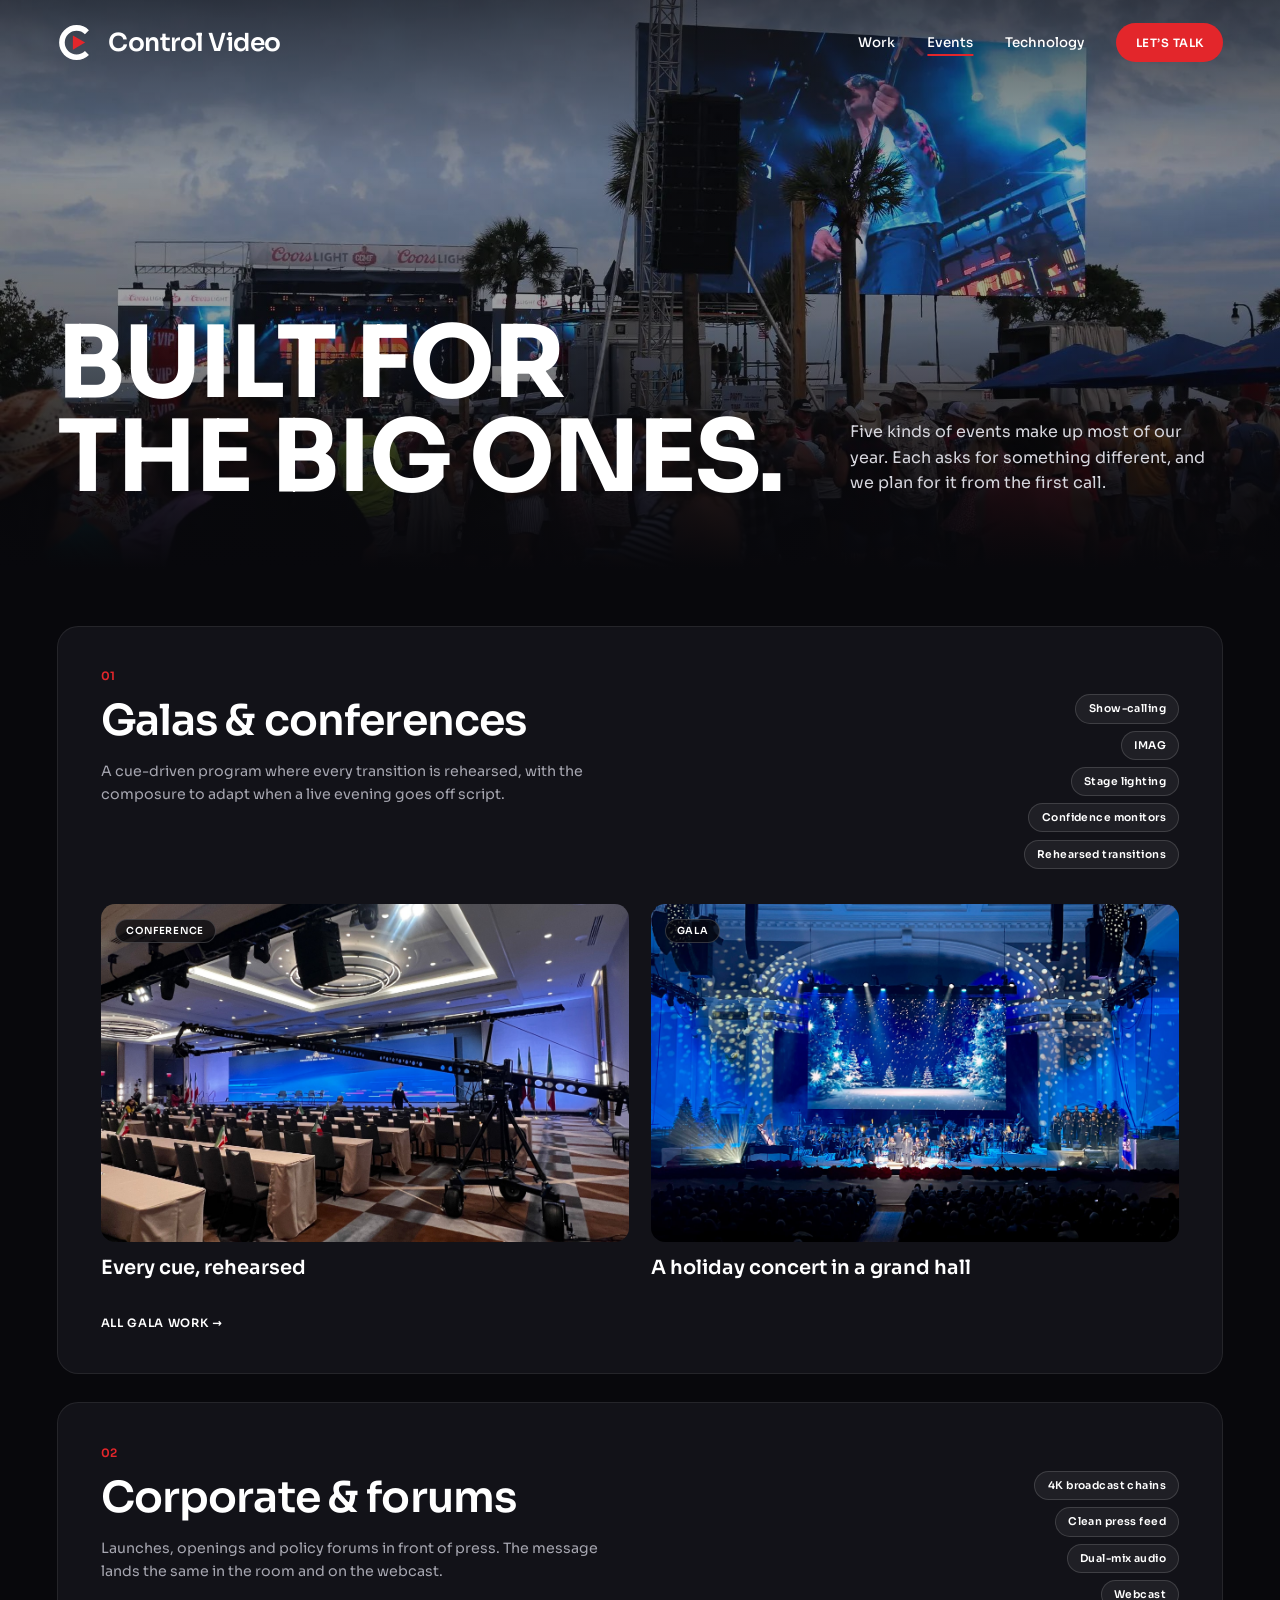
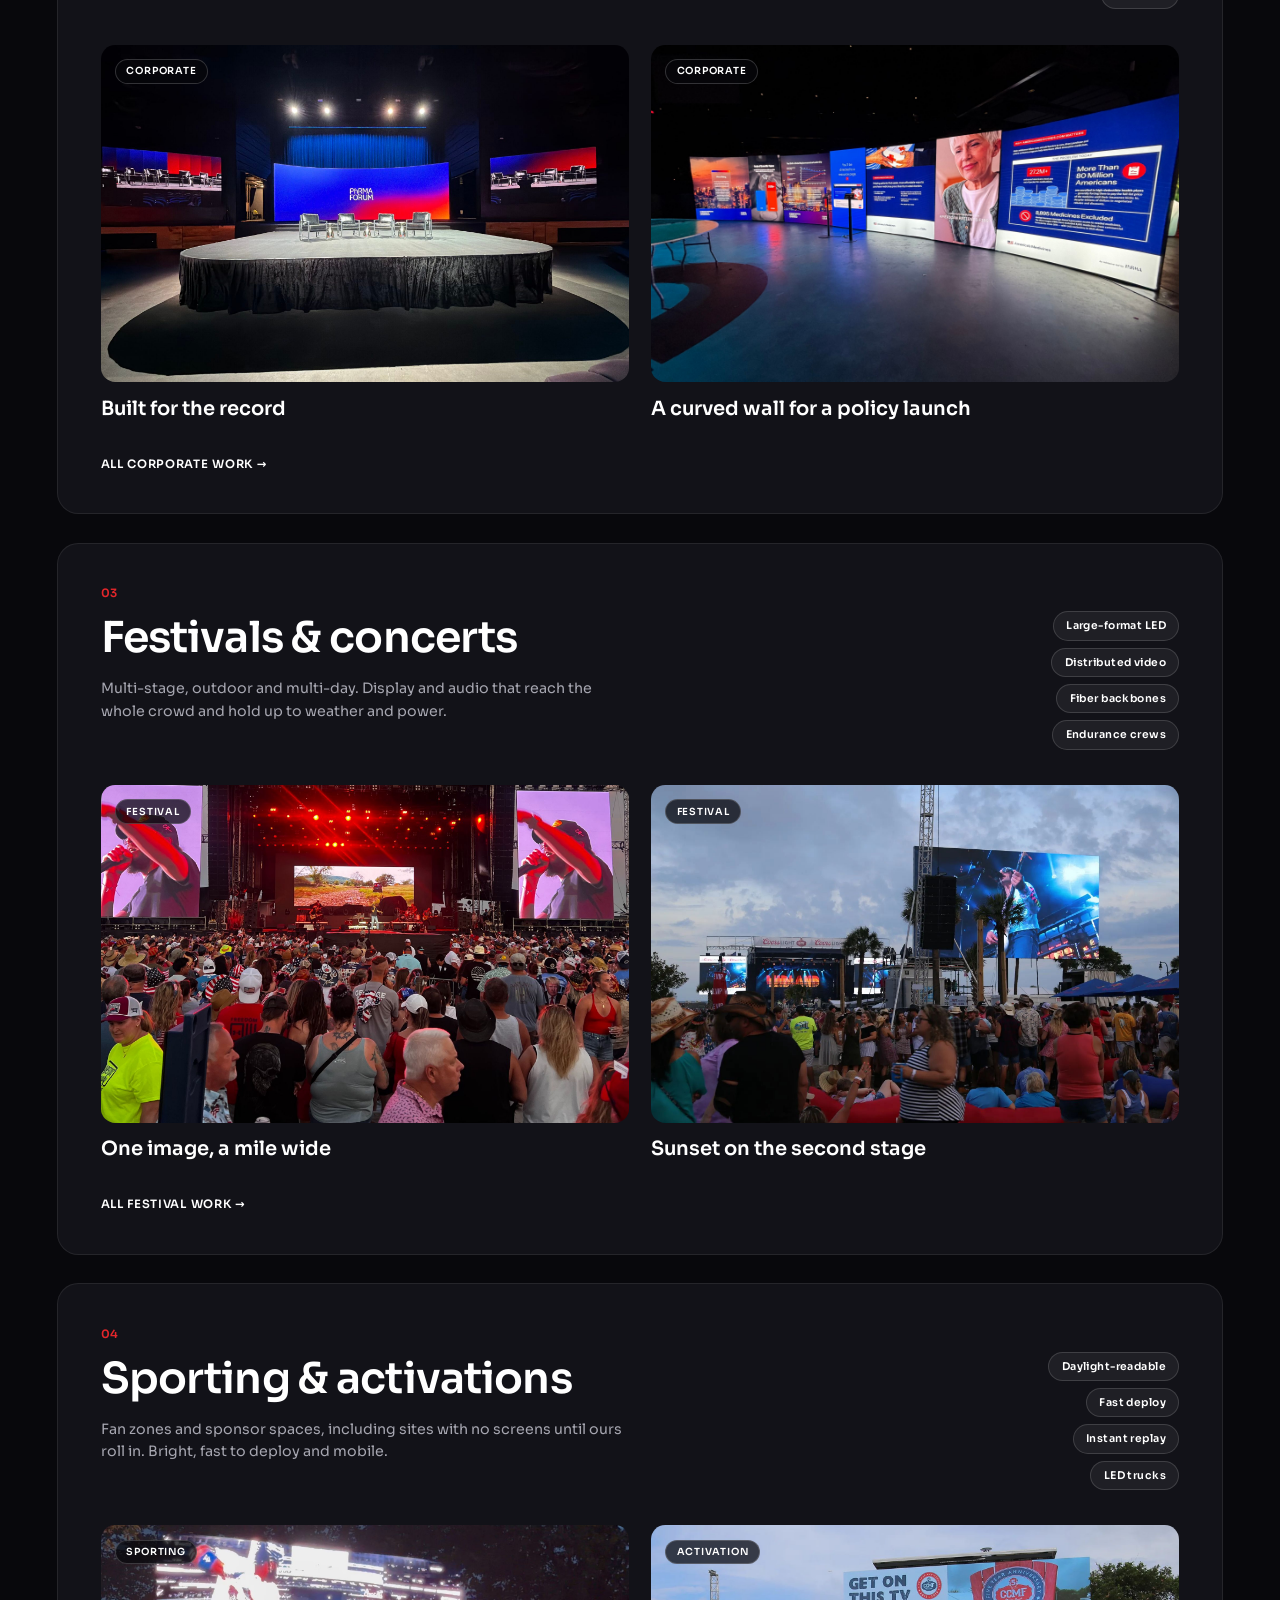
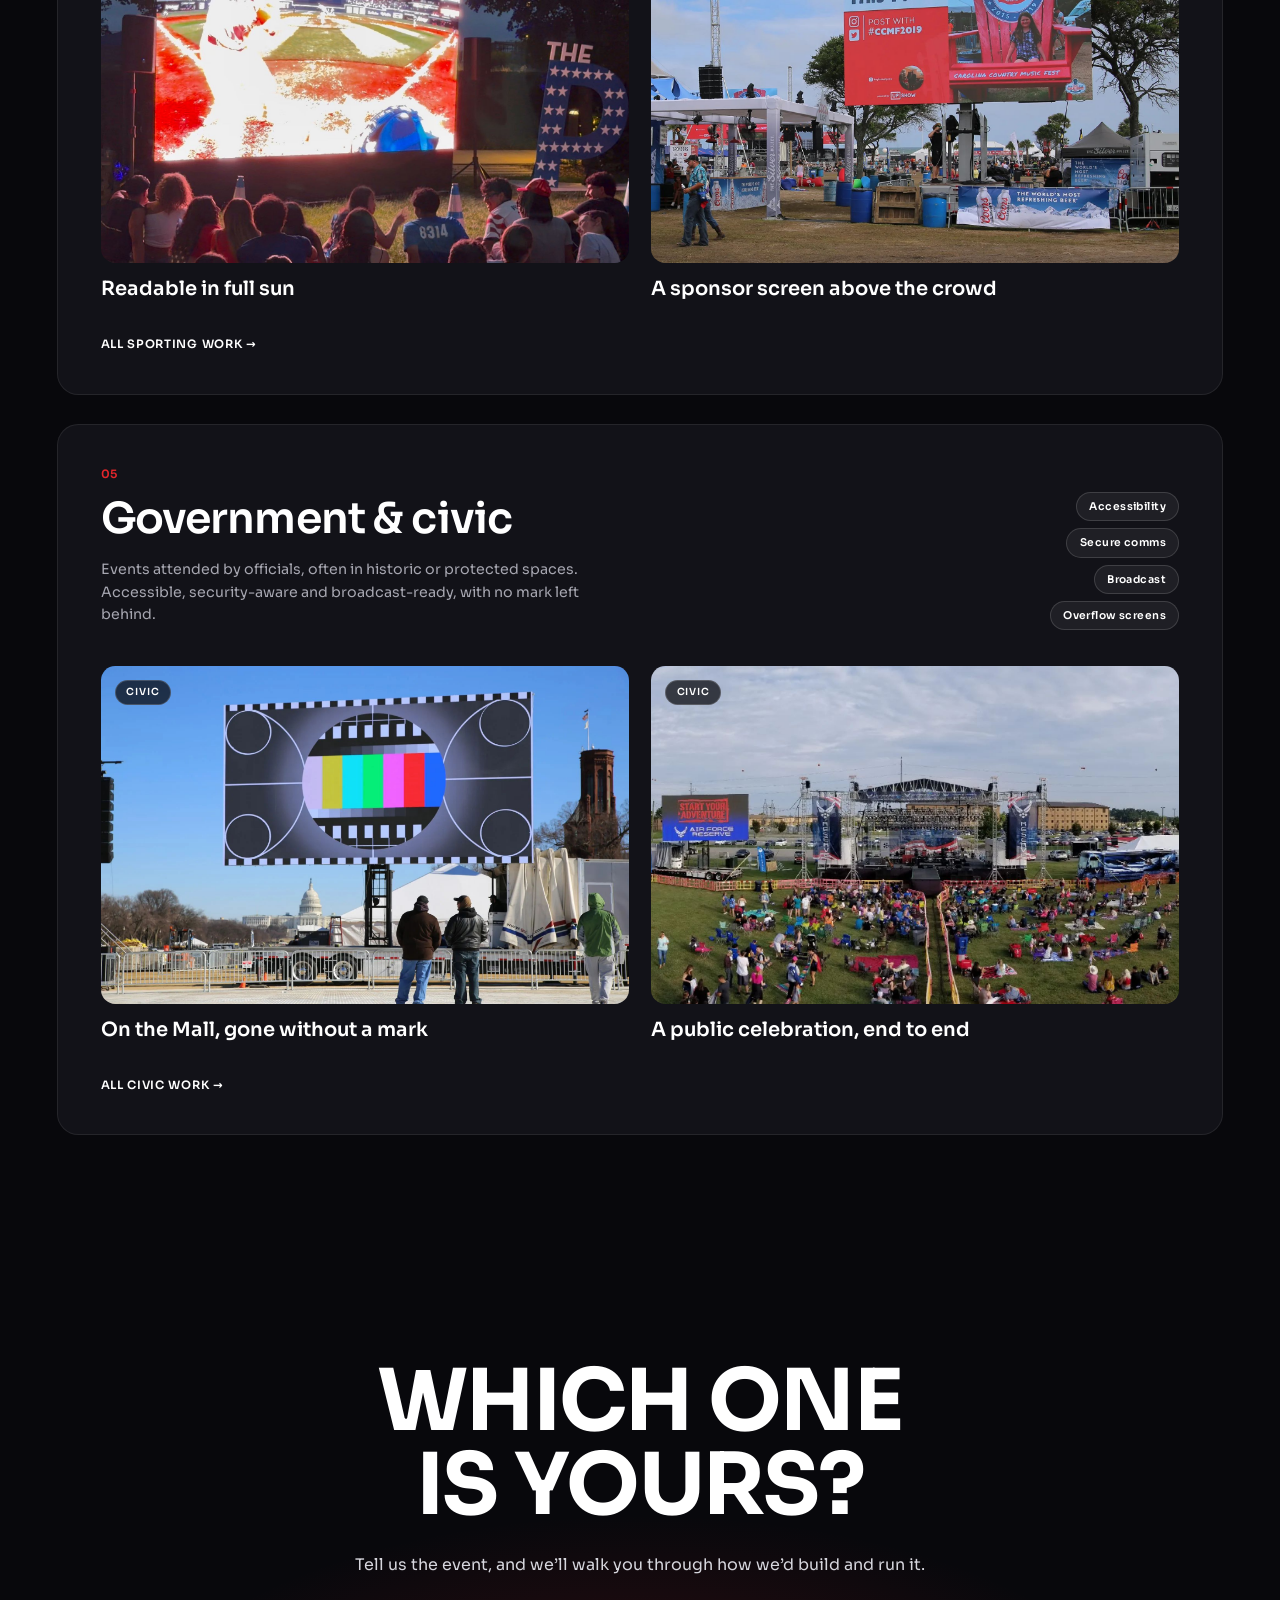
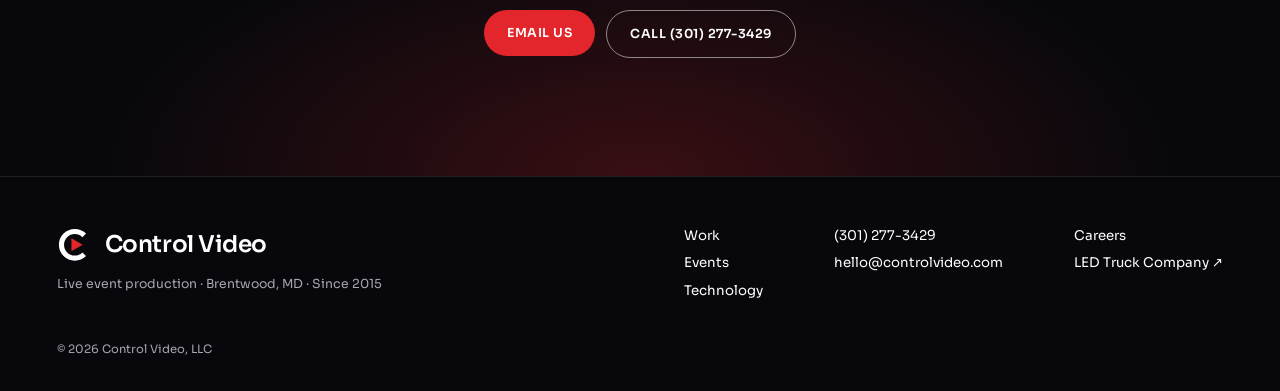
==== events.html @ 71e37f63 "Import Control Video and LED Truck Co. sites from review artifact Co-Authored-By: Claude Opus 5.5 <n" ====
<!doctype html>
<html lang="en">
<head>
<meta charset="utf-8">
<title>Control Video — Events</title>
<meta name="viewport" content="width=device-width, initial-scale=1">
<meta name="robots" content="noindex, nofollow">
</head>
<body>
<x-dc>

<style>
@font-face{font-family:'Sora';src:url('assets/sora-latin-wght-normal.woff2') format('woff2');font-weight:100 800;font-display:swap}
body{margin:0;background:#08080C}x-dc{display:block}x-dc>div{margin:0 auto}html,body{overflow-x:hidden}
a{color:inherit}a:hover{color:inherit}
</style>

<div style="width: 1440px; height: 5840px; background: #08080C; color: #FFFFFF; font-family: Sora, system-ui, sans-serif; display: flex; flex-direction: column">

<section style="position: relative; height: 640px; flex-shrink: 0; overflow: hidden">
<img src="assets/festscreen.jpg" alt="Festival crowd in front of an outdoor LED screen at dusk" style="position: absolute; top: 0; left: 0; width: 100%; height: 100%; object-fit: cover">
<div style="position: absolute; top: 0; left: 0; right: 0; bottom: 0; background: linear-gradient(180deg, rgba(8,8,12,0.7) 0%, rgba(8,8,12,0.3) 30%, rgba(8,8,12,0.4) 55%, rgba(8,8,12,1) 100%)"></div>
<header style="position: absolute; top: 0; left: 0; right: 0; height: 96px; padding: 0 64px; display: flex; align-items: center; justify-content: space-between">
<a href="home.html" aria-label="Control Video home" style="display: flex; align-items: center; gap: 14px; text-decoration: none"><svg width="44" height="44" viewBox="0 0 32 32" aria-hidden="true"><path d="M24.5 7.5 A12 12 0 1 0 24.5 24.5" fill="none" stroke="currentColor" stroke-width="4.6"></path><path d="M13 10.2 L23 16 L13 21.8 Z" fill="#E3262B"></path></svg><span style="font-size: 28px; font-weight: 600; letter-spacing: -0.02em">Control Video</span></a>
<nav style="display: flex; align-items: center; gap: 36px; font-size: 15px; font-weight: 500">
<a href="work.html" style="text-decoration: none">Work</a>
<a href="events.html" aria-current="page" style="text-decoration: underline; text-underline-offset: 8px; text-decoration-thickness: 2px; text-decoration-color: #E3262B">Events</a>
<a href="technology.html" style="text-decoration: none">Technology</a>
<a href="mailto:hello@controlvideo.com" style="height: 44px; padding: 0 22px; display: flex; align-items: center; background: #E3262B; color: #FFFFFF; text-decoration: none; border-radius: 999px; font-size: 13px; font-weight: 600; letter-spacing: 0.04em; text-transform: uppercase">Let’s talk</a>
</nav>
</header>
<div style="position: absolute; left: 64px; right: 64px; bottom: 72px; display: flex; justify-content: space-between; align-items: flex-end; gap: 64px">
<h1 style="margin: 0; font-size: 112px; line-height: 0.95; letter-spacing: -0.02em; font-weight: 700; text-transform: uppercase">Built for<br>the big ones.</h1>
<p style="margin: 0 0 10px; width: 420px; font-size: 18px; line-height: 1.6; color: #D6D6DD">Five kinds of events make up most of our year. Each asks for something different, and we plan for it from the first call.</p>
</div>
</section>

<section style="padding: 64px 64px 120px; display: flex; flex-direction: column; gap: 32px">
<div style="padding: 48px; background: #121218; border: 1px solid rgba(255,255,255,0.08); border-radius: 24px; display: flex; flex-direction: column; gap: 40px">
<div style="display: grid; grid-template-columns: repeat(12, minmax(0, 1fr)); gap: 24px; align-items: start">
<div style="grid-column: span 6; display: flex; flex-direction: column; gap: 18px">
<div style="font-size: 13px; font-weight: 600; letter-spacing: 0.08em; color: #E3262B">01</div>
<h2 style="margin: 0; font-size: 48px; line-height: 1.05; letter-spacing: -0.02em; font-weight: 600">Galas &amp; conferences</h2>
<p style="margin: 0; font-size: 16px; line-height: 1.6; color: #A6A6B0">A cue-driven program where every transition is rehearsed, with the composure to adapt when a live evening goes off script.</p>
</div>
<div style="grid-column: 9 / span 4; display: flex; flex-direction: column; align-items: flex-end; gap: 8px; padding-top: 28px">
<span style="padding: 8px 14px; border-radius: 999px; background: rgba(255,255,255,0.06); border: 1px solid rgba(255,255,255,0.14); font-size: 12px; font-weight: 600; letter-spacing: 0.04em; white-space: nowrap">Show-calling</span>
<span style="padding: 8px 14px; border-radius: 999px; background: rgba(255,255,255,0.06); border: 1px solid rgba(255,255,255,0.14); font-size: 12px; font-weight: 600; letter-spacing: 0.04em; white-space: nowrap">IMAG</span>
<span style="padding: 8px 14px; border-radius: 999px; background: rgba(255,255,255,0.06); border: 1px solid rgba(255,255,255,0.14); font-size: 12px; font-weight: 600; letter-spacing: 0.04em; white-space: nowrap">Stage lighting</span>
<span style="padding: 8px 14px; border-radius: 999px; background: rgba(255,255,255,0.06); border: 1px solid rgba(255,255,255,0.14); font-size: 12px; font-weight: 600; letter-spacing: 0.04em; white-space: nowrap">Confidence monitors</span>
<span style="padding: 8px 14px; border-radius: 999px; background: rgba(255,255,255,0.06); border: 1px solid rgba(255,255,255,0.14); font-size: 12px; font-weight: 600; letter-spacing: 0.04em; white-space: nowrap">Rehearsed transitions</span>
</div>
</div>
<div style="display: grid; grid-template-columns: repeat(2, minmax(0, 1fr)); gap: 24px">
<a href="work.html" style="display: flex; flex-direction: column; gap: 16px; text-decoration: none">
<div style="position: relative; height: 380px; border-radius: 16px; overflow: hidden"><img src="assets/ballroom.jpg" alt="Ballroom set for a conference with a camera jib over the room" style="width: 100%; height: 100%; object-fit: cover; display: block"><span style="position: absolute; top: 16px; left: 16px; padding: 6px 12px; border-radius: 999px; background: rgba(8,8,12,0.72); border: 1px solid rgba(255,255,255,0.18); font-size: 11px; font-weight: 600; letter-spacing: 0.08em; text-transform: uppercase">Conference</span></div>
<div style="font-size: 22px; line-height: 1.25; font-weight: 600">Every cue, rehearsed</div>
</a>
<a href="work.html" style="display: flex; flex-direction: column; gap: 16px; text-decoration: none">
<div style="position: relative; height: 380px; border-radius: 16px; overflow: hidden"><img src="assets/hero_hall.jpg" alt="Orchestra concert in a grand hall framed by an LED backdrop" style="width: 100%; height: 100%; object-fit: cover; display: block"><span style="position: absolute; top: 16px; left: 16px; padding: 6px 12px; border-radius: 999px; background: rgba(8,8,12,0.72); border: 1px solid rgba(255,255,255,0.18); font-size: 11px; font-weight: 600; letter-spacing: 0.08em; text-transform: uppercase">Gala</span></div>
<div style="font-size: 22px; line-height: 1.25; font-weight: 600">A holiday concert in a grand hall</div>
</a>
</div>
<a href="work.html" style="align-self: flex-start; font-size: 13px; font-weight: 600; letter-spacing: 0.06em; text-transform: uppercase; text-decoration: none">All gala work →</a>
</div>
<div style="padding: 48px; background: #121218; border: 1px solid rgba(255,255,255,0.08); border-radius: 24px; display: flex; flex-direction: column; gap: 40px">
<div style="display: grid; grid-template-columns: repeat(12, minmax(0, 1fr)); gap: 24px; align-items: start">
<div style="grid-column: span 6; display: flex; flex-direction: column; gap: 18px">
<div style="font-size: 13px; font-weight: 600; letter-spacing: 0.08em; color: #E3262B">02</div>
<h2 style="margin: 0; font-size: 48px; line-height: 1.05; letter-spacing: -0.02em; font-weight: 600">Corporate &amp; forums</h2>
<p style="margin: 0; font-size: 16px; line-height: 1.6; color: #A6A6B0">Launches, openings and policy forums in front of press. The message lands the same in the room and on the webcast.</p>
</div>
<div style="grid-column: 9 / span 4; display: flex; flex-direction: column; align-items: flex-end; gap: 8px; padding-top: 28px">
<span style="padding: 8px 14px; border-radius: 999px; background: rgba(255,255,255,0.06); border: 1px solid rgba(255,255,255,0.14); font-size: 12px; font-weight: 600; letter-spacing: 0.04em; white-space: nowrap">4K broadcast chains</span>
<span style="padding: 8px 14px; border-radius: 999px; background: rgba(255,255,255,0.06); border: 1px solid rgba(255,255,255,0.14); font-size: 12px; font-weight: 600; letter-spacing: 0.04em; white-space: nowrap">Clean press feed</span>
<span style="padding: 8px 14px; border-radius: 999px; background: rgba(255,255,255,0.06); border: 1px solid rgba(255,255,255,0.14); font-size: 12px; font-weight: 600; letter-spacing: 0.04em; white-space: nowrap">Dual-mix audio</span>
<span style="padding: 8px 14px; border-radius: 999px; background: rgba(255,255,255,0.06); border: 1px solid rgba(255,255,255,0.14); font-size: 12px; font-weight: 600; letter-spacing: 0.04em; white-space: nowrap">Webcast</span>
</div>
</div>
<div style="display: grid; grid-template-columns: repeat(2, minmax(0, 1fr)); gap: 24px">
<a href="work.html" style="display: flex; flex-direction: column; gap: 16px; text-decoration: none">
<div style="position: relative; height: 380px; border-radius: 16px; overflow: hidden"><img src="assets/forum.jpg" alt="Forum stage with a curved LED wall" style="width: 100%; height: 100%; object-fit: cover; display: block"><span style="position: absolute; top: 16px; left: 16px; padding: 6px 12px; border-radius: 999px; background: rgba(8,8,12,0.72); border: 1px solid rgba(255,255,255,0.18); font-size: 11px; font-weight: 600; letter-spacing: 0.08em; text-transform: uppercase">Corporate</span></div>
<div style="font-size: 22px; line-height: 1.25; font-weight: 600">Built for the record</div>
</a>
<a href="work.html" style="display: flex; flex-direction: column; gap: 16px; text-decoration: none">
<div style="position: relative; height: 380px; border-radius: 16px; overflow: hidden"><img src="assets/ledwall.jpg" alt="Curved LED wall with presentation content" style="width: 100%; height: 100%; object-fit: cover; display: block"><span style="position: absolute; top: 16px; left: 16px; padding: 6px 12px; border-radius: 999px; background: rgba(8,8,12,0.72); border: 1px solid rgba(255,255,255,0.18); font-size: 11px; font-weight: 600; letter-spacing: 0.08em; text-transform: uppercase">Corporate</span></div>
<div style="font-size: 22px; line-height: 1.25; font-weight: 600">A curved wall for a policy launch</div>
</a>
</div>
<a href="work.html" style="align-self: flex-start; font-size: 13px; font-weight: 600; letter-spacing: 0.06em; text-transform: uppercase; text-decoration: none">All corporate work →</a>
</div>
<div style="padding: 48px; background: #121218; border: 1px solid rgba(255,255,255,0.08); border-radius: 24px; display: flex; flex-direction: column; gap: 40px">
<div style="display: grid; grid-template-columns: repeat(12, minmax(0, 1fr)); gap: 24px; align-items: start">
<div style="grid-column: span 6; display: flex; flex-direction: column; gap: 18px">
<div style="font-size: 13px; font-weight: 600; letter-spacing: 0.08em; color: #E3262B">03</div>
<h2 style="margin: 0; font-size: 48px; line-height: 1.05; letter-spacing: -0.02em; font-weight: 600">Festivals &amp; concerts</h2>
<p style="margin: 0; font-size: 16px; line-height: 1.6; color: #A6A6B0">Multi-stage, outdoor and multi-day. Display and audio that reach the whole crowd and hold up to weather and power.</p>
</div>
<div style="grid-column: 9 / span 4; display: flex; flex-direction: column; align-items: flex-end; gap: 8px; padding-top: 28px">
<span style="padding: 8px 14px; border-radius: 999px; background: rgba(255,255,255,0.06); border: 1px solid rgba(255,255,255,0.14); font-size: 12px; font-weight: 600; letter-spacing: 0.04em; white-space: nowrap">Large-format LED</span>
<span style="padding: 8px 14px; border-radius: 999px; background: rgba(255,255,255,0.06); border: 1px solid rgba(255,255,255,0.14); font-size: 12px; font-weight: 600; letter-spacing: 0.04em; white-space: nowrap">Distributed video</span>
<span style="padding: 8px 14px; border-radius: 999px; background: rgba(255,255,255,0.06); border: 1px solid rgba(255,255,255,0.14); font-size: 12px; font-weight: 600; letter-spacing: 0.04em; white-space: nowrap">Fiber backbones</span>
<span style="padding: 8px 14px; border-radius: 999px; background: rgba(255,255,255,0.06); border: 1px solid rgba(255,255,255,0.14); font-size: 12px; font-weight: 600; letter-spacing: 0.04em; white-space: nowrap">Endurance crews</span>
</div>
</div>
<div style="display: grid; grid-template-columns: repeat(2, minmax(0, 1fr)); gap: 24px">
<a href="work.html" style="display: flex; flex-direction: column; gap: 16px; text-decoration: none">
<div style="position: relative; height: 380px; border-radius: 16px; overflow: hidden"><img src="assets/festcrowd.jpg" alt="Festival crowd facing a main stage flanked by two LED screens" style="width: 100%; height: 100%; object-fit: cover; display: block"><span style="position: absolute; top: 16px; left: 16px; padding: 6px 12px; border-radius: 999px; background: rgba(8,8,12,0.72); border: 1px solid rgba(255,255,255,0.18); font-size: 11px; font-weight: 600; letter-spacing: 0.08em; text-transform: uppercase">Festival</span></div>
<div style="font-size: 22px; line-height: 1.25; font-weight: 600">One image, a mile wide</div>
</a>
<a href="work.html" style="display: flex; flex-direction: column; gap: 16px; text-decoration: none">
<div style="position: relative; height: 380px; border-radius: 16px; overflow: hidden"><img src="assets/festscreen.jpg" alt="Festival crowd in front of an outdoor LED screen at dusk" style="width: 100%; height: 100%; object-fit: cover; display: block"><span style="position: absolute; top: 16px; left: 16px; padding: 6px 12px; border-radius: 999px; background: rgba(8,8,12,0.72); border: 1px solid rgba(255,255,255,0.18); font-size: 11px; font-weight: 600; letter-spacing: 0.08em; text-transform: uppercase">Festival</span></div>
<div style="font-size: 22px; line-height: 1.25; font-weight: 600">Sunset on the second stage</div>
</a>
</div>
<a href="work.html" style="align-self: flex-start; font-size: 13px; font-weight: 600; letter-spacing: 0.06em; text-transform: uppercase; text-decoration: none">All festival work →</a>
</div>
<div style="padding: 48px; background: #121218; border: 1px solid rgba(255,255,255,0.08); border-radius: 24px; display: flex; flex-direction: column; gap: 40px">
<div style="display: grid; grid-template-columns: repeat(12, minmax(0, 1fr)); gap: 24px; align-items: start">
<div style="grid-column: span 6; display: flex; flex-direction: column; gap: 18px">
<div style="font-size: 13px; font-weight: 600; letter-spacing: 0.08em; color: #E3262B">04</div>
<h2 style="margin: 0; font-size: 48px; line-height: 1.05; letter-spacing: -0.02em; font-weight: 600">Sporting &amp; activations</h2>
<p style="margin: 0; font-size: 16px; line-height: 1.6; color: #A6A6B0">Fan zones and sponsor spaces, including sites with no screens until ours roll in. Bright, fast to deploy and mobile.</p>
</div>
<div style="grid-column: 9 / span 4; display: flex; flex-direction: column; align-items: flex-end; gap: 8px; padding-top: 28px">
<span style="padding: 8px 14px; border-radius: 999px; background: rgba(255,255,255,0.06); border: 1px solid rgba(255,255,255,0.14); font-size: 12px; font-weight: 600; letter-spacing: 0.04em; white-space: nowrap">Daylight-readable</span>
<span style="padding: 8px 14px; border-radius: 999px; background: rgba(255,255,255,0.06); border: 1px solid rgba(255,255,255,0.14); font-size: 12px; font-weight: 600; letter-spacing: 0.04em; white-space: nowrap">Fast deploy</span>
<span style="padding: 8px 14px; border-radius: 999px; background: rgba(255,255,255,0.06); border: 1px solid rgba(255,255,255,0.14); font-size: 12px; font-weight: 600; letter-spacing: 0.04em; white-space: nowrap">Instant replay</span>
<span style="padding: 8px 14px; border-radius: 999px; background: rgba(255,255,255,0.06); border: 1px solid rgba(255,255,255,0.14); font-size: 12px; font-weight: 600; letter-spacing: 0.04em; white-space: nowrap">LED trucks</span>
</div>
</div>
<div style="display: grid; grid-template-columns: repeat(2, minmax(0, 1fr)); gap: 24px">
<a href="work.html" style="display: flex; flex-direction: column; gap: 16px; text-decoration: none">
<div style="position: relative; height: 380px; border-radius: 16px; overflow: hidden"><img src="assets/ballpark.jpg" alt="Fans watching a ballgame on an outdoor LED screen" style="width: 100%; height: 100%; object-fit: cover; display: block"><span style="position: absolute; top: 16px; left: 16px; padding: 6px 12px; border-radius: 999px; background: rgba(8,8,12,0.72); border: 1px solid rgba(255,255,255,0.18); font-size: 11px; font-weight: 600; letter-spacing: 0.08em; text-transform: uppercase">Sporting</span></div>
<div style="font-size: 22px; line-height: 1.25; font-weight: 600">Readable in full sun</div>
</a>
<a href="work.html" style="display: flex; flex-direction: column; gap: 16px; text-decoration: none">
<div style="position: relative; height: 380px; border-radius: 16px; overflow: hidden"><img src="assets/adscreen.jpg" alt="Elevated LED screen showing sponsor content at a fan zone" style="width: 100%; height: 100%; object-fit: cover; display: block"><span style="position: absolute; top: 16px; left: 16px; padding: 6px 12px; border-radius: 999px; background: rgba(8,8,12,0.72); border: 1px solid rgba(255,255,255,0.18); font-size: 11px; font-weight: 600; letter-spacing: 0.08em; text-transform: uppercase">Activation</span></div>
<div style="font-size: 22px; line-height: 1.25; font-weight: 600">A sponsor screen above the crowd</div>
</a>
</div>
<a href="work.html" style="align-self: flex-start; font-size: 13px; font-weight: 600; letter-spacing: 0.06em; text-transform: uppercase; text-decoration: none">All sporting work →</a>
</div>
<div style="padding: 48px; background: #121218; border: 1px solid rgba(255,255,255,0.08); border-radius: 24px; display: flex; flex-direction: column; gap: 40px">
<div style="display: grid; grid-template-columns: repeat(12, minmax(0, 1fr)); gap: 24px; align-items: start">
<div style="grid-column: span 6; display: flex; flex-direction: column; gap: 18px">
<div style="font-size: 13px; font-weight: 600; letter-spacing: 0.08em; color: #E3262B">05</div>
<h2 style="margin: 0; font-size: 48px; line-height: 1.05; letter-spacing: -0.02em; font-weight: 600">Government &amp; civic</h2>
<p style="margin: 0; font-size: 16px; line-height: 1.6; color: #A6A6B0">Events attended by officials, often in historic or protected spaces. Accessible, security-aware and broadcast-ready, with no mark left behind.</p>
</div>
<div style="grid-column: 9 / span 4; display: flex; flex-direction: column; align-items: flex-end; gap: 8px; padding-top: 28px">
<span style="padding: 8px 14px; border-radius: 999px; background: rgba(255,255,255,0.06); border: 1px solid rgba(255,255,255,0.14); font-size: 12px; font-weight: 600; letter-spacing: 0.04em; white-space: nowrap">Accessibility</span>
<span style="padding: 8px 14px; border-radius: 999px; background: rgba(255,255,255,0.06); border: 1px solid rgba(255,255,255,0.14); font-size: 12px; font-weight: 600; letter-spacing: 0.04em; white-space: nowrap">Secure comms</span>
<span style="padding: 8px 14px; border-radius: 999px; background: rgba(255,255,255,0.06); border: 1px solid rgba(255,255,255,0.14); font-size: 12px; font-weight: 600; letter-spacing: 0.04em; white-space: nowrap">Broadcast</span>
<span style="padding: 8px 14px; border-radius: 999px; background: rgba(255,255,255,0.06); border: 1px solid rgba(255,255,255,0.14); font-size: 12px; font-weight: 600; letter-spacing: 0.04em; white-space: nowrap">Overflow screens</span>
</div>
</div>
<div style="display: grid; grid-template-columns: repeat(2, minmax(0, 1fr)); gap: 24px">
<a href="work.html" style="display: flex; flex-direction: column; gap: 16px; text-decoration: none">
<div style="position: relative; height: 380px; border-radius: 16px; overflow: hidden"><img src="assets/capitol.jpg" alt="Large LED screen on the National Mall with the Capitol in the distance" style="width: 100%; height: 100%; object-fit: cover; display: block"><span style="position: absolute; top: 16px; left: 16px; padding: 6px 12px; border-radius: 999px; background: rgba(8,8,12,0.72); border: 1px solid rgba(255,255,255,0.18); font-size: 11px; font-weight: 600; letter-spacing: 0.08em; text-transform: uppercase">Civic</span></div>
<div style="font-size: 22px; line-height: 1.25; font-weight: 600">On the Mall, gone without a mark</div>
</a>
<a href="work.html" style="display: flex; flex-direction: column; gap: 16px; text-decoration: none">
<div style="position: relative; height: 380px; border-radius: 16px; overflow: hidden"><img src="assets/field.jpg" alt="Wide view of a public celebration on an open field" style="width: 100%; height: 100%; object-fit: cover; display: block"><span style="position: absolute; top: 16px; left: 16px; padding: 6px 12px; border-radius: 999px; background: rgba(8,8,12,0.72); border: 1px solid rgba(255,255,255,0.18); font-size: 11px; font-weight: 600; letter-spacing: 0.08em; text-transform: uppercase">Civic</span></div>
<div style="font-size: 22px; line-height: 1.25; font-weight: 600">A public celebration, end to end</div>
</a>
</div>
<a href="work.html" style="align-self: flex-start; font-size: 13px; font-weight: 600; letter-spacing: 0.06em; text-transform: uppercase; text-decoration: none">All civic work →</a>
</div>
</section>

<section style="flex-grow: 1; padding: 120px 64px; background: radial-gradient(ellipse 60% 70% at 50% 100%, rgba(227,38,43,0.22) 0%, rgba(8,8,12,0) 70%); display: flex; flex-direction: column; align-items: center; justify-content: center; gap: 28px; text-align: center">
<h2 style="margin: 0; font-size: 96px; line-height: 0.98; letter-spacing: -0.02em; font-weight: 700; text-transform: uppercase">Which one<br>is yours?</h2>
<p style="margin: 0; font-size: 18px; line-height: 1.6; color: #D6D6DD">Tell us the event, and we’ll walk you through how we’d build and run it.</p>
<div style="display: flex; gap: 12px; margin-top: 8px">
<a href="mailto:hello@controlvideo.com" style="height: 52px; padding: 0 26px; display: flex; align-items: center; background: #E3262B; color: #FFFFFF; text-decoration: none; border-radius: 999px; font-size: 14px; font-weight: 600; letter-spacing: 0.04em; text-transform: uppercase">Email us</a>
<a href="tel:+13012773429" style="height: 52px; padding: 0 26px; display: flex; align-items: center; border: 1px solid rgba(255,255,255,0.5); text-decoration: none; border-radius: 999px; font-size: 14px; font-weight: 600; letter-spacing: 0.04em; text-transform: uppercase">Call (301) 277-3429</a>
</div>
</section>

<footer style="flex-shrink: 0; padding: 56px 64px 40px; border-top: 1px solid rgba(255,255,255,0.1); display: flex; flex-direction: column; gap: 48px">
<div style="display: flex; justify-content: space-between; align-items: flex-start">
<div style="display: flex; flex-direction: column; gap: 14px">
<div style="display: flex; align-items: center; gap: 14px"><svg width="40" height="40" viewBox="0 0 32 32" aria-hidden="true"><path d="M24.5 7.5 A12 12 0 1 0 24.5 24.5" fill="none" stroke="currentColor" stroke-width="4.6"></path><path d="M13 10.2 L23 16 L13 21.8 Z" fill="#E3262B"></path></svg><span style="font-size: 26px; font-weight: 600; letter-spacing: -0.02em">Control Video</span></div>
<div style="font-size: 14px; line-height: 1.6; color: #A6A6B0">Live event production · Brentwood, MD · Since 2015</div>
</div>
<div style="display: flex; gap: 80px; font-size: 15px">
<div style="display: flex; flex-direction: column; gap: 12px"><a href="work.html" style="text-decoration: none">Work</a><a href="events.html" style="text-decoration: none">Events</a><a href="technology.html" style="text-decoration: none">Technology</a></div>
<div style="display: flex; flex-direction: column; gap: 12px"><a href="tel:+13012773429" style="text-decoration: none">(301) 277-3429</a><a href="mailto:hello@controlvideo.com" style="text-decoration: none">hello@controlvideo.com</a></div>
<div style="display: flex; flex-direction: column; gap: 12px"><a href="mailto:hello@controlvideo.com?subject=Careers" style="text-decoration: none">Careers</a><a href="led.html" style="text-decoration: none">LED Truck Company ↗</a></div>
</div>
</div>
<div style="font-size: 13px; color: #A6A6B0">© 2026 Control Video, LLC</div>
</footer>

</div>
</x-dc>
<script>
(function(){function fit(){var r=document.querySelector('x-dc>div');if(!r)return;r.style.zoom=Math.min(1.25,document.documentElement.clientWidth/1440);}fit();window.addEventListener('resize',fit);})();
</script>
</body>
</html>
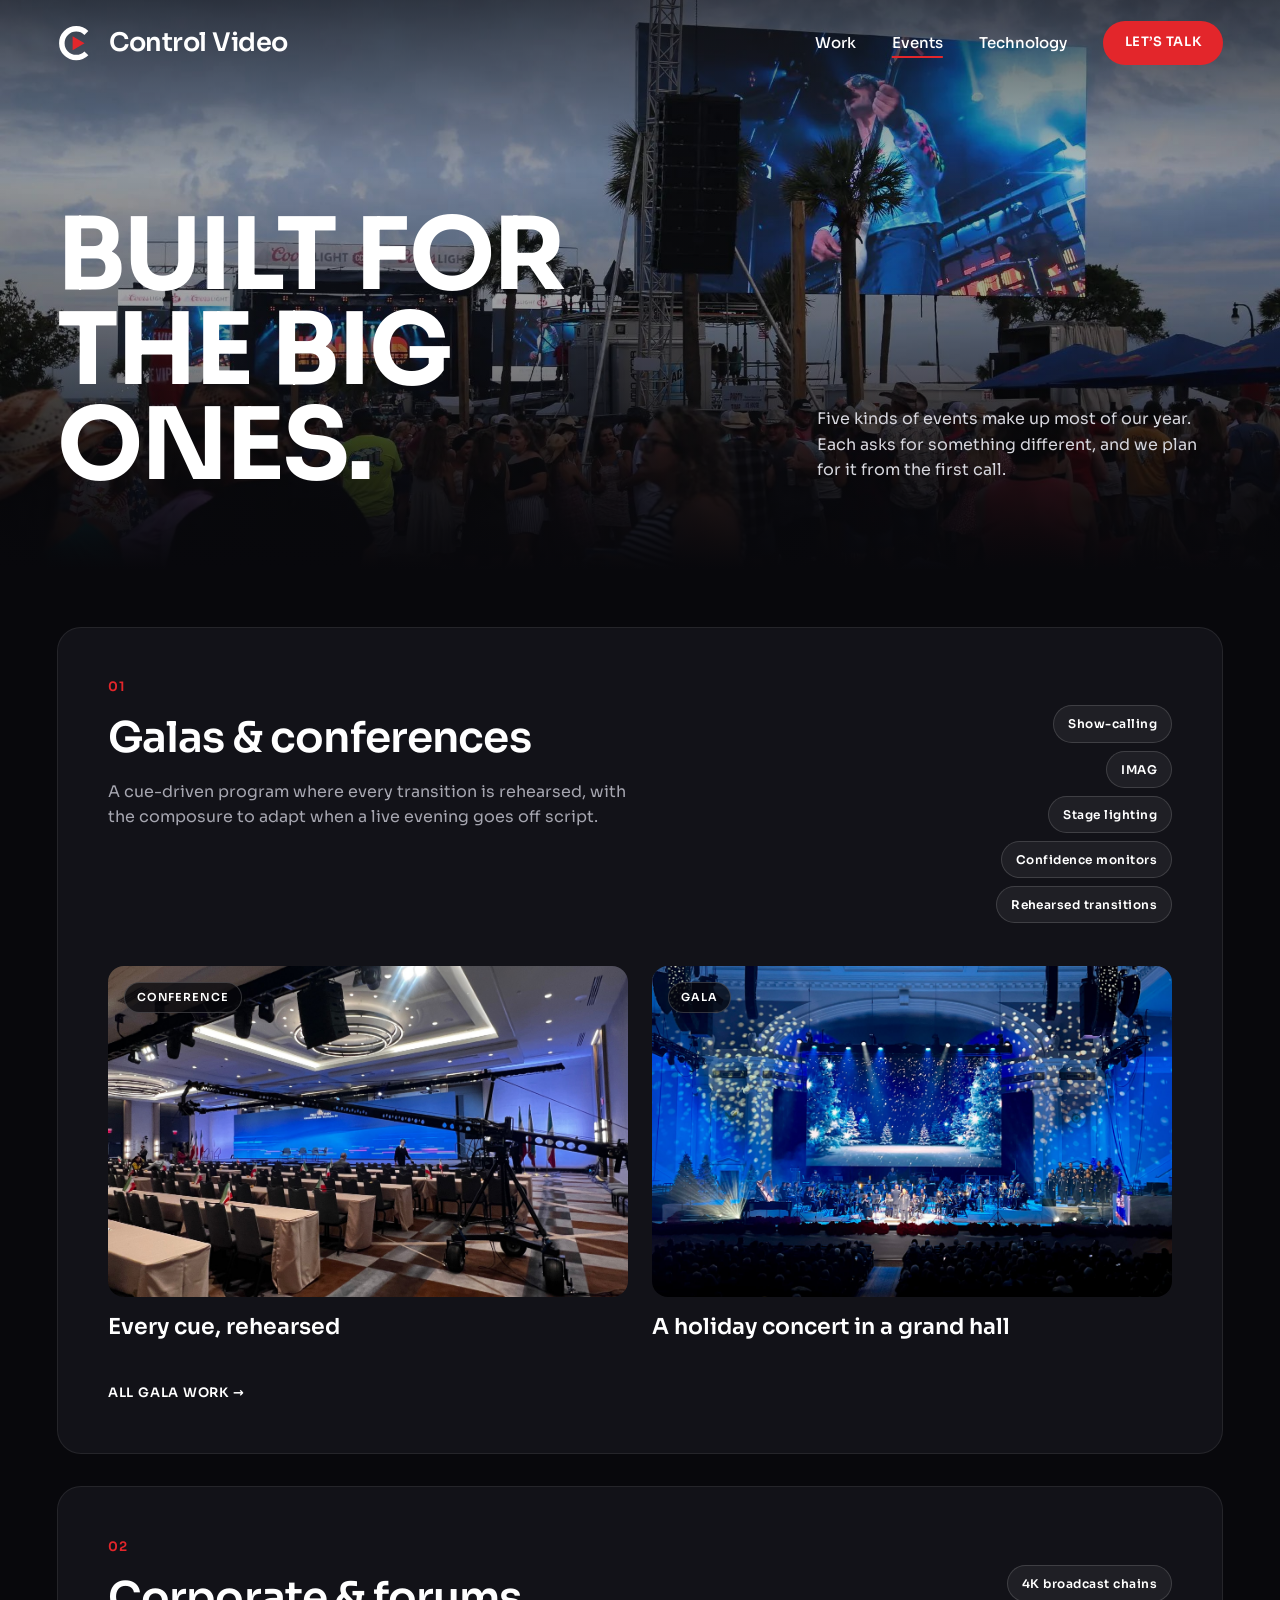
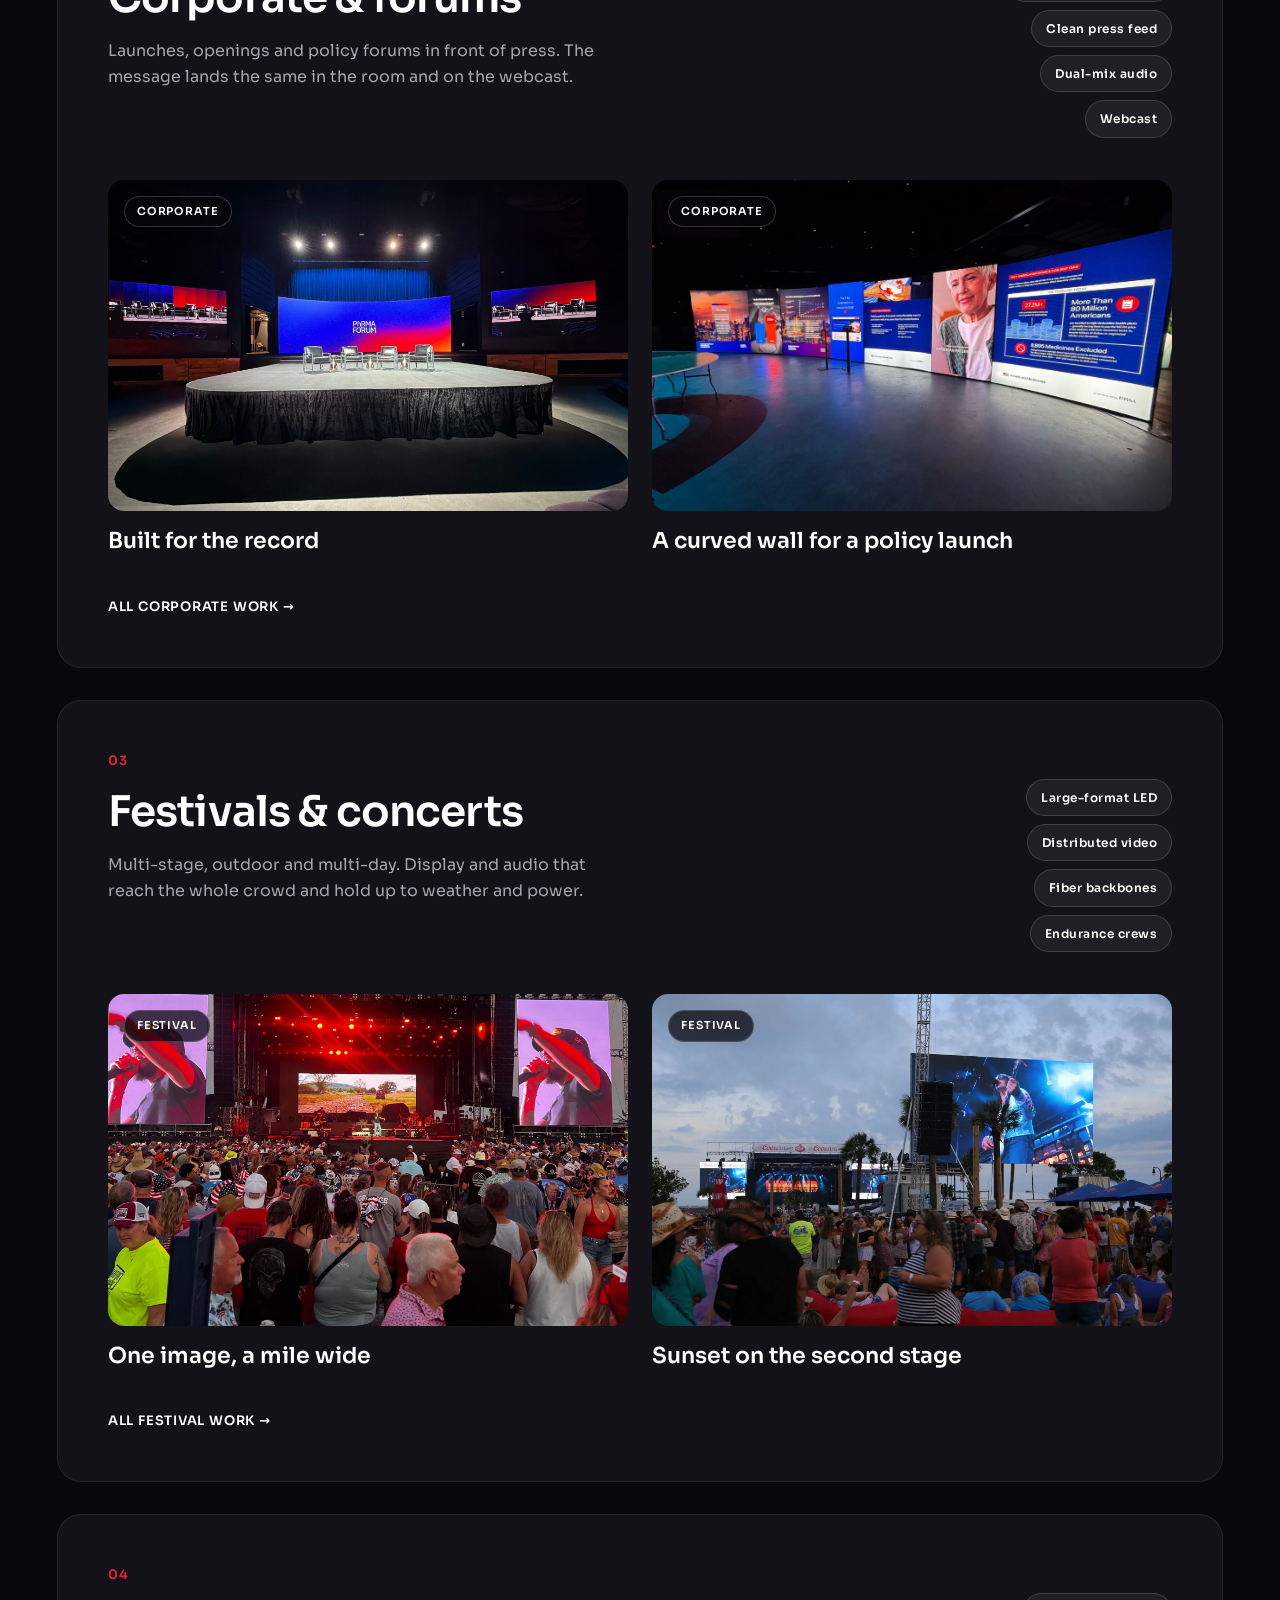
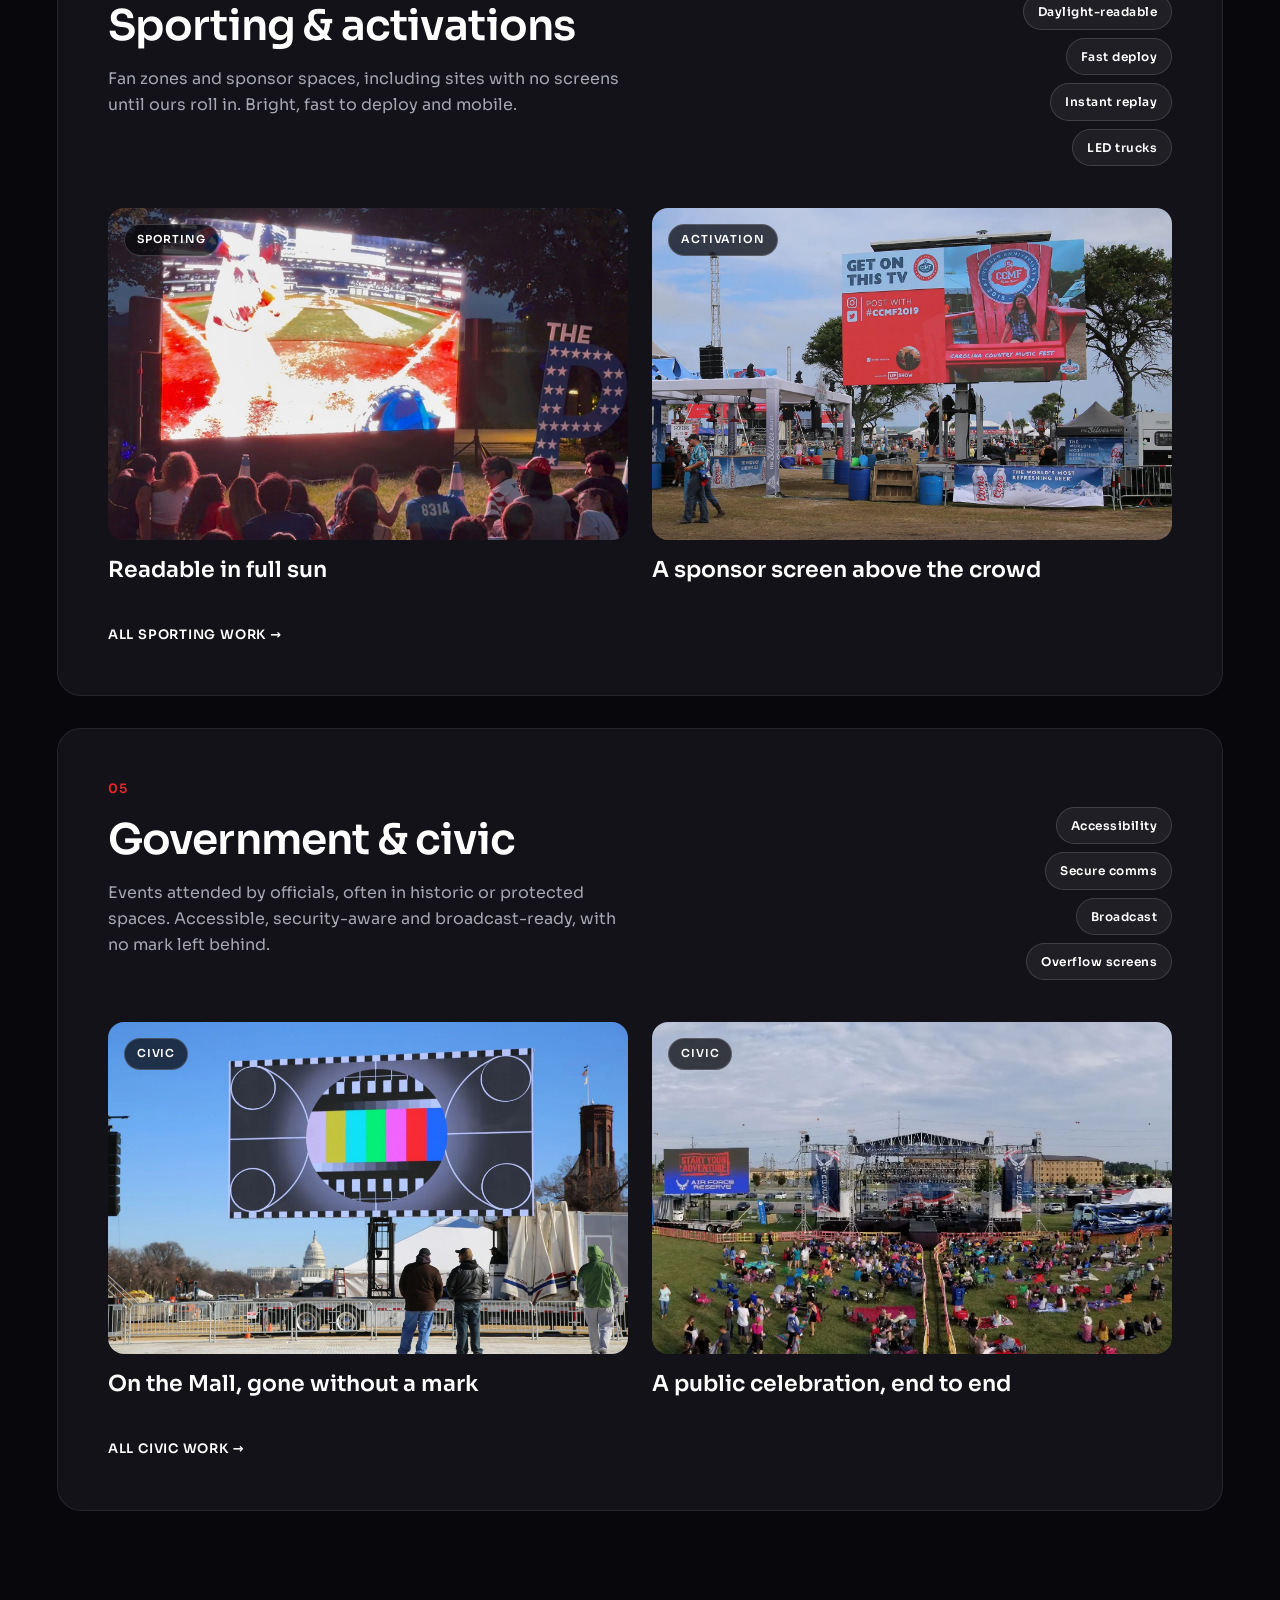
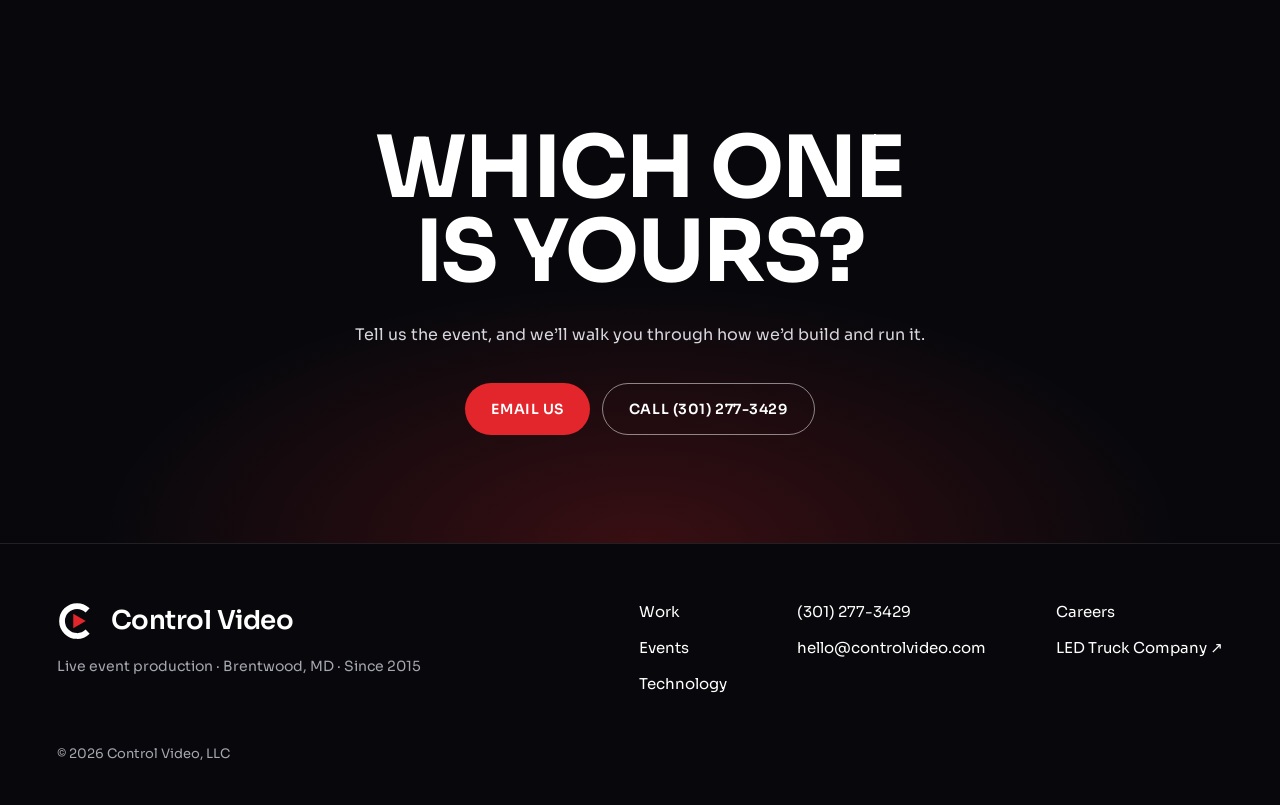
==== commit f439e8cb: "Responsive rebuild, working filters, and Let's talk + Careers forms - Rebuild all pages as responsiv" ====
--- a/events.html
+++ b/events.html
@@ -2,201 +2,205 @@
 <html lang="en">
 <head>
 <meta charset="utf-8">
-<title>Control Video — Events</title>
 <meta name="viewport" content="width=device-width, initial-scale=1">
 <meta name="robots" content="noindex, nofollow">
+<title>Control Video — Events</title>
+<meta name="description" content="Galas, corporate forums, festivals, sporting activations and civic events. Five kinds of events make up most of our year, and we plan for each from the first call.">
+<link rel="preload" href="assets/sora-latin-wght-normal.woff2" as="font" type="font/woff2" crossorigin>
+<link rel="stylesheet" href="assets/site.css">
+<style>
+.events{padding-top:clamp(40px, 4.45vw, 64px)}
+.events>.wrap{gap:32px}
+.ev{padding:clamp(24px, 3.33vw, 48px);gap:clamp(28px, 2.8vw, 40px);scroll-margin-top:24px}
+.ev-head{display:grid;grid-template-columns:repeat(12, minmax(0, 1fr));gap:var(--gap);align-items:start}
+.ev-text{grid-column:span 6;display:flex;flex-direction:column;gap:18px}
+.ev .chips{list-style:none;margin:0;padding-left:0;grid-column:9 / span 4;flex-direction:column;align-items:flex-end;padding-top:28px}
+.ev .chip{background:rgba(255,255,255,0.06);border-color:rgba(255,255,255,0.14);white-space:nowrap}
+.ev .card{gap:10px}
+.ev .media{aspect-ratio:596/380}
+.ev .card .h3{font-size:22px;line-height:1.25}
+.ev .link-arrow{align-self:flex-start;min-height:44px;display:inline-flex;align-items:center;margin-block:-12px}
+@media (max-width:900px){
+  .ev-head{grid-template-columns:1fr;gap:20px}
+  .ev-text,.ev .chips{grid-column:auto}
+  .ev .chips{flex-direction:row;align-items:flex-start;padding-top:0}
+}
+@media (max-width:600px){
+  .ev .media{aspect-ratio:4/3}
+  .ev .card .h3{font-size:20px}
+}
+</style>
 </head>
 <body>
-<x-dc>
-
-<style>
-@font-face{font-family:'Sora';src:url('assets/sora-latin-wght-normal.woff2') format('woff2');font-weight:100 800;font-display:swap}
-body{margin:0;background:#08080C}x-dc{display:block}x-dc>div{margin:0 auto}html,body{overflow-x:hidden}
-a{color:inherit}a:hover{color:inherit}
-</style>
-
-<div style="width: 1440px; height: 5840px; background: #08080C; color: #FFFFFF; font-family: Sora, system-ui, sans-serif; display: flex; flex-direction: column">
-
-<section style="position: relative; height: 640px; flex-shrink: 0; overflow: hidden">
-<img src="assets/festscreen.jpg" alt="Festival crowd in front of an outdoor LED screen at dusk" style="position: absolute; top: 0; left: 0; width: 100%; height: 100%; object-fit: cover">
-<div style="position: absolute; top: 0; left: 0; right: 0; bottom: 0; background: linear-gradient(180deg, rgba(8,8,12,0.7) 0%, rgba(8,8,12,0.3) 30%, rgba(8,8,12,0.4) 55%, rgba(8,8,12,1) 100%)"></div>
-<header style="position: absolute; top: 0; left: 0; right: 0; height: 96px; padding: 0 64px; display: flex; align-items: center; justify-content: space-between">
-<a href="home.html" aria-label="Control Video home" style="display: flex; align-items: center; gap: 14px; text-decoration: none"><svg width="44" height="44" viewBox="0 0 32 32" aria-hidden="true"><path d="M24.5 7.5 A12 12 0 1 0 24.5 24.5" fill="none" stroke="currentColor" stroke-width="4.6"></path><path d="M13 10.2 L23 16 L13 21.8 Z" fill="#E3262B"></path></svg><span style="font-size: 28px; font-weight: 600; letter-spacing: -0.02em">Control Video</span></a>
-<nav style="display: flex; align-items: center; gap: 36px; font-size: 15px; font-weight: 500">
-<a href="work.html" style="text-decoration: none">Work</a>
-<a href="events.html" aria-current="page" style="text-decoration: underline; text-underline-offset: 8px; text-decoration-thickness: 2px; text-decoration-color: #E3262B">Events</a>
-<a href="technology.html" style="text-decoration: none">Technology</a>
-<a href="mailto:hello@controlvideo.com" style="height: 44px; padding: 0 22px; display: flex; align-items: center; background: #E3262B; color: #FFFFFF; text-decoration: none; border-radius: 999px; font-size: 13px; font-weight: 600; letter-spacing: 0.04em; text-transform: uppercase">Let’s talk</a>
-</nav>
-</header>
-<div style="position: absolute; left: 64px; right: 64px; bottom: 72px; display: flex; justify-content: space-between; align-items: flex-end; gap: 64px">
-<h1 style="margin: 0; font-size: 112px; line-height: 0.95; letter-spacing: -0.02em; font-weight: 700; text-transform: uppercase">Built for<br>the big ones.</h1>
-<p style="margin: 0 0 10px; width: 420px; font-size: 18px; line-height: 1.6; color: #D6D6DD">Five kinds of events make up most of our year. Each asks for something different, and we plan for it from the first call.</p>
-</div>
+<a class="skip" href="#main">Skip to content</a>
+
+<section class="hero short">
+  <img src="assets/festscreen.jpg" alt="Festival crowd in front of an outdoor LED screen at dusk" fetchpriority="high">
+  <div class="shade"></div>
+  <header class="site-header over">
+    <div class="wrap">
+      <a class="brand" href="home.html" aria-label="Control Video home"><svg viewBox="0 0 32 32" aria-hidden="true"><path d="M24.5 7.5 A12 12 0 1 0 24.5 24.5" fill="none" stroke="currentColor" stroke-width="4.6"/><path d="M13 10.2 L23 16 L13 21.8 Z" fill="#E3262B"/></svg><span>Control Video</span></a>
+      <button class="menu-toggle" type="button" aria-expanded="false" aria-controls="site-nav" aria-label="Menu"><svg viewBox="0 0 20 20" aria-hidden="true"><path d="M2 5h16M2 10h16M2 15h16" stroke="currentColor" stroke-width="2" fill="none"/></svg></button>
+      <nav class="nav" id="site-nav" aria-label="Main">
+        <a href="work.html">Work</a>
+        <a href="events.html" aria-current="page">Events</a>
+        <a href="technology.html">Technology</a>
+        <a class="btn btn-sm btn-primary" href="mailto:hello@controlvideo.com">Let’s talk</a>
+      </nav>
+    </div>
+  </header>
+  <div class="wrap hero-body">
+    <h1 class="display">Built for<br>the big ones.</h1>
+    <div class="side">
+      <p class="lede">Five kinds of events make up most of our year. Each asks for something different, and we plan for it from the first call.</p>
+    </div>
+  </div>
 </section>
 
-<section style="padding: 64px 64px 120px; display: flex; flex-direction: column; gap: 32px">
-<div style="padding: 48px; background: #121218; border: 1px solid rgba(255,255,255,0.08); border-radius: 24px; display: flex; flex-direction: column; gap: 40px">
-<div style="display: grid; grid-template-columns: repeat(12, minmax(0, 1fr)); gap: 24px; align-items: start">
-<div style="grid-column: span 6; display: flex; flex-direction: column; gap: 18px">
-<div style="font-size: 13px; font-weight: 600; letter-spacing: 0.08em; color: #E3262B">01</div>
-<h2 style="margin: 0; font-size: 48px; line-height: 1.05; letter-spacing: -0.02em; font-weight: 600">Galas &amp; conferences</h2>
-<p style="margin: 0; font-size: 16px; line-height: 1.6; color: #A6A6B0">A cue-driven program where every transition is rehearsed, with the composure to adapt when a live evening goes off script.</p>
-</div>
-<div style="grid-column: 9 / span 4; display: flex; flex-direction: column; align-items: flex-end; gap: 8px; padding-top: 28px">
-<span style="padding: 8px 14px; border-radius: 999px; background: rgba(255,255,255,0.06); border: 1px solid rgba(255,255,255,0.14); font-size: 12px; font-weight: 600; letter-spacing: 0.04em; white-space: nowrap">Show-calling</span>
-<span style="padding: 8px 14px; border-radius: 999px; background: rgba(255,255,255,0.06); border: 1px solid rgba(255,255,255,0.14); font-size: 12px; font-weight: 600; letter-spacing: 0.04em; white-space: nowrap">IMAG</span>
-<span style="padding: 8px 14px; border-radius: 999px; background: rgba(255,255,255,0.06); border: 1px solid rgba(255,255,255,0.14); font-size: 12px; font-weight: 600; letter-spacing: 0.04em; white-space: nowrap">Stage lighting</span>
-<span style="padding: 8px 14px; border-radius: 999px; background: rgba(255,255,255,0.06); border: 1px solid rgba(255,255,255,0.14); font-size: 12px; font-weight: 600; letter-spacing: 0.04em; white-space: nowrap">Confidence monitors</span>
-<span style="padding: 8px 14px; border-radius: 999px; background: rgba(255,255,255,0.06); border: 1px solid rgba(255,255,255,0.14); font-size: 12px; font-weight: 600; letter-spacing: 0.04em; white-space: nowrap">Rehearsed transitions</span>
-</div>
-</div>
-<div style="display: grid; grid-template-columns: repeat(2, minmax(0, 1fr)); gap: 24px">
-<a href="work.html" style="display: flex; flex-direction: column; gap: 16px; text-decoration: none">
-<div style="position: relative; height: 380px; border-radius: 16px; overflow: hidden"><img src="assets/ballroom.jpg" alt="Ballroom set for a conference with a camera jib over the room" style="width: 100%; height: 100%; object-fit: cover; display: block"><span style="position: absolute; top: 16px; left: 16px; padding: 6px 12px; border-radius: 999px; background: rgba(8,8,12,0.72); border: 1px solid rgba(255,255,255,0.18); font-size: 11px; font-weight: 600; letter-spacing: 0.08em; text-transform: uppercase">Conference</span></div>
-<div style="font-size: 22px; line-height: 1.25; font-weight: 600">Every cue, rehearsed</div>
-</a>
-<a href="work.html" style="display: flex; flex-direction: column; gap: 16px; text-decoration: none">
-<div style="position: relative; height: 380px; border-radius: 16px; overflow: hidden"><img src="assets/hero_hall.jpg" alt="Orchestra concert in a grand hall framed by an LED backdrop" style="width: 100%; height: 100%; object-fit: cover; display: block"><span style="position: absolute; top: 16px; left: 16px; padding: 6px 12px; border-radius: 999px; background: rgba(8,8,12,0.72); border: 1px solid rgba(255,255,255,0.18); font-size: 11px; font-weight: 600; letter-spacing: 0.08em; text-transform: uppercase">Gala</span></div>
-<div style="font-size: 22px; line-height: 1.25; font-weight: 600">A holiday concert in a grand hall</div>
-</a>
-</div>
-<a href="work.html" style="align-self: flex-start; font-size: 13px; font-weight: 600; letter-spacing: 0.06em; text-transform: uppercase; text-decoration: none">All gala work →</a>
-</div>
-<div style="padding: 48px; background: #121218; border: 1px solid rgba(255,255,255,0.08); border-radius: 24px; display: flex; flex-direction: column; gap: 40px">
-<div style="display: grid; grid-template-columns: repeat(12, minmax(0, 1fr)); gap: 24px; align-items: start">
-<div style="grid-column: span 6; display: flex; flex-direction: column; gap: 18px">
-<div style="font-size: 13px; font-weight: 600; letter-spacing: 0.08em; color: #E3262B">02</div>
-<h2 style="margin: 0; font-size: 48px; line-height: 1.05; letter-spacing: -0.02em; font-weight: 600">Corporate &amp; forums</h2>
-<p style="margin: 0; font-size: 16px; line-height: 1.6; color: #A6A6B0">Launches, openings and policy forums in front of press. The message lands the same in the room and on the webcast.</p>
-</div>
-<div style="grid-column: 9 / span 4; display: flex; flex-direction: column; align-items: flex-end; gap: 8px; padding-top: 28px">
-<span style="padding: 8px 14px; border-radius: 999px; background: rgba(255,255,255,0.06); border: 1px solid rgba(255,255,255,0.14); font-size: 12px; font-weight: 600; letter-spacing: 0.04em; white-space: nowrap">4K broadcast chains</span>
-<span style="padding: 8px 14px; border-radius: 999px; background: rgba(255,255,255,0.06); border: 1px solid rgba(255,255,255,0.14); font-size: 12px; font-weight: 600; letter-spacing: 0.04em; white-space: nowrap">Clean press feed</span>
-<span style="padding: 8px 14px; border-radius: 999px; background: rgba(255,255,255,0.06); border: 1px solid rgba(255,255,255,0.14); font-size: 12px; font-weight: 600; letter-spacing: 0.04em; white-space: nowrap">Dual-mix audio</span>
-<span style="padding: 8px 14px; border-radius: 999px; background: rgba(255,255,255,0.06); border: 1px solid rgba(255,255,255,0.14); font-size: 12px; font-weight: 600; letter-spacing: 0.04em; white-space: nowrap">Webcast</span>
-</div>
-</div>
-<div style="display: grid; grid-template-columns: repeat(2, minmax(0, 1fr)); gap: 24px">
-<a href="work.html" style="display: flex; flex-direction: column; gap: 16px; text-decoration: none">
-<div style="position: relative; height: 380px; border-radius: 16px; overflow: hidden"><img src="assets/forum.jpg" alt="Forum stage with a curved LED wall" style="width: 100%; height: 100%; object-fit: cover; display: block"><span style="position: absolute; top: 16px; left: 16px; padding: 6px 12px; border-radius: 999px; background: rgba(8,8,12,0.72); border: 1px solid rgba(255,255,255,0.18); font-size: 11px; font-weight: 600; letter-spacing: 0.08em; text-transform: uppercase">Corporate</span></div>
-<div style="font-size: 22px; line-height: 1.25; font-weight: 600">Built for the record</div>
-</a>
-<a href="work.html" style="display: flex; flex-direction: column; gap: 16px; text-decoration: none">
-<div style="position: relative; height: 380px; border-radius: 16px; overflow: hidden"><img src="assets/ledwall.jpg" alt="Curved LED wall with presentation content" style="width: 100%; height: 100%; object-fit: cover; display: block"><span style="position: absolute; top: 16px; left: 16px; padding: 6px 12px; border-radius: 999px; background: rgba(8,8,12,0.72); border: 1px solid rgba(255,255,255,0.18); font-size: 11px; font-weight: 600; letter-spacing: 0.08em; text-transform: uppercase">Corporate</span></div>
-<div style="font-size: 22px; line-height: 1.25; font-weight: 600">A curved wall for a policy launch</div>
-</a>
-</div>
-<a href="work.html" style="align-self: flex-start; font-size: 13px; font-weight: 600; letter-spacing: 0.06em; text-transform: uppercase; text-decoration: none">All corporate work →</a>
-</div>
-<div style="padding: 48px; background: #121218; border: 1px solid rgba(255,255,255,0.08); border-radius: 24px; display: flex; flex-direction: column; gap: 40px">
-<div style="display: grid; grid-template-columns: repeat(12, minmax(0, 1fr)); gap: 24px; align-items: start">
-<div style="grid-column: span 6; display: flex; flex-direction: column; gap: 18px">
-<div style="font-size: 13px; font-weight: 600; letter-spacing: 0.08em; color: #E3262B">03</div>
-<h2 style="margin: 0; font-size: 48px; line-height: 1.05; letter-spacing: -0.02em; font-weight: 600">Festivals &amp; concerts</h2>
-<p style="margin: 0; font-size: 16px; line-height: 1.6; color: #A6A6B0">Multi-stage, outdoor and multi-day. Display and audio that reach the whole crowd and hold up to weather and power.</p>
-</div>
-<div style="grid-column: 9 / span 4; display: flex; flex-direction: column; align-items: flex-end; gap: 8px; padding-top: 28px">
-<span style="padding: 8px 14px; border-radius: 999px; background: rgba(255,255,255,0.06); border: 1px solid rgba(255,255,255,0.14); font-size: 12px; font-weight: 600; letter-spacing: 0.04em; white-space: nowrap">Large-format LED</span>
-<span style="padding: 8px 14px; border-radius: 999px; background: rgba(255,255,255,0.06); border: 1px solid rgba(255,255,255,0.14); font-size: 12px; font-weight: 600; letter-spacing: 0.04em; white-space: nowrap">Distributed video</span>
-<span style="padding: 8px 14px; border-radius: 999px; background: rgba(255,255,255,0.06); border: 1px solid rgba(255,255,255,0.14); font-size: 12px; font-weight: 600; letter-spacing: 0.04em; white-space: nowrap">Fiber backbones</span>
-<span style="padding: 8px 14px; border-radius: 999px; background: rgba(255,255,255,0.06); border: 1px solid rgba(255,255,255,0.14); font-size: 12px; font-weight: 600; letter-spacing: 0.04em; white-space: nowrap">Endurance crews</span>
-</div>
-</div>
-<div style="display: grid; grid-template-columns: repeat(2, minmax(0, 1fr)); gap: 24px">
-<a href="work.html" style="display: flex; flex-direction: column; gap: 16px; text-decoration: none">
-<div style="position: relative; height: 380px; border-radius: 16px; overflow: hidden"><img src="assets/festcrowd.jpg" alt="Festival crowd facing a main stage flanked by two LED screens" style="width: 100%; height: 100%; object-fit: cover; display: block"><span style="position: absolute; top: 16px; left: 16px; padding: 6px 12px; border-radius: 999px; background: rgba(8,8,12,0.72); border: 1px solid rgba(255,255,255,0.18); font-size: 11px; font-weight: 600; letter-spacing: 0.08em; text-transform: uppercase">Festival</span></div>
-<div style="font-size: 22px; line-height: 1.25; font-weight: 600">One image, a mile wide</div>
-</a>
-<a href="work.html" style="display: flex; flex-direction: column; gap: 16px; text-decoration: none">
-<div style="position: relative; height: 380px; border-radius: 16px; overflow: hidden"><img src="assets/festscreen.jpg" alt="Festival crowd in front of an outdoor LED screen at dusk" style="width: 100%; height: 100%; object-fit: cover; display: block"><span style="position: absolute; top: 16px; left: 16px; padding: 6px 12px; border-radius: 999px; background: rgba(8,8,12,0.72); border: 1px solid rgba(255,255,255,0.18); font-size: 11px; font-weight: 600; letter-spacing: 0.08em; text-transform: uppercase">Festival</span></div>
-<div style="font-size: 22px; line-height: 1.25; font-weight: 600">Sunset on the second stage</div>
-</a>
-</div>
-<a href="work.html" style="align-self: flex-start; font-size: 13px; font-weight: 600; letter-spacing: 0.06em; text-transform: uppercase; text-decoration: none">All festival work →</a>
-</div>
-<div style="padding: 48px; background: #121218; border: 1px solid rgba(255,255,255,0.08); border-radius: 24px; display: flex; flex-direction: column; gap: 40px">
-<div style="display: grid; grid-template-columns: repeat(12, minmax(0, 1fr)); gap: 24px; align-items: start">
-<div style="grid-column: span 6; display: flex; flex-direction: column; gap: 18px">
-<div style="font-size: 13px; font-weight: 600; letter-spacing: 0.08em; color: #E3262B">04</div>
-<h2 style="margin: 0; font-size: 48px; line-height: 1.05; letter-spacing: -0.02em; font-weight: 600">Sporting &amp; activations</h2>
-<p style="margin: 0; font-size: 16px; line-height: 1.6; color: #A6A6B0">Fan zones and sponsor spaces, including sites with no screens until ours roll in. Bright, fast to deploy and mobile.</p>
-</div>
-<div style="grid-column: 9 / span 4; display: flex; flex-direction: column; align-items: flex-end; gap: 8px; padding-top: 28px">
-<span style="padding: 8px 14px; border-radius: 999px; background: rgba(255,255,255,0.06); border: 1px solid rgba(255,255,255,0.14); font-size: 12px; font-weight: 600; letter-spacing: 0.04em; white-space: nowrap">Daylight-readable</span>
-<span style="padding: 8px 14px; border-radius: 999px; background: rgba(255,255,255,0.06); border: 1px solid rgba(255,255,255,0.14); font-size: 12px; font-weight: 600; letter-spacing: 0.04em; white-space: nowrap">Fast deploy</span>
-<span style="padding: 8px 14px; border-radius: 999px; background: rgba(255,255,255,0.06); border: 1px solid rgba(255,255,255,0.14); font-size: 12px; font-weight: 600; letter-spacing: 0.04em; white-space: nowrap">Instant replay</span>
-<span style="padding: 8px 14px; border-radius: 999px; background: rgba(255,255,255,0.06); border: 1px solid rgba(255,255,255,0.14); font-size: 12px; font-weight: 600; letter-spacing: 0.04em; white-space: nowrap">LED trucks</span>
-</div>
-</div>
-<div style="display: grid; grid-template-columns: repeat(2, minmax(0, 1fr)); gap: 24px">
-<a href="work.html" style="display: flex; flex-direction: column; gap: 16px; text-decoration: none">
-<div style="position: relative; height: 380px; border-radius: 16px; overflow: hidden"><img src="assets/ballpark.jpg" alt="Fans watching a ballgame on an outdoor LED screen" style="width: 100%; height: 100%; object-fit: cover; display: block"><span style="position: absolute; top: 16px; left: 16px; padding: 6px 12px; border-radius: 999px; background: rgba(8,8,12,0.72); border: 1px solid rgba(255,255,255,0.18); font-size: 11px; font-weight: 600; letter-spacing: 0.08em; text-transform: uppercase">Sporting</span></div>
-<div style="font-size: 22px; line-height: 1.25; font-weight: 600">Readable in full sun</div>
-</a>
-<a href="work.html" style="display: flex; flex-direction: column; gap: 16px; text-decoration: none">
-<div style="position: relative; height: 380px; border-radius: 16px; overflow: hidden"><img src="assets/adscreen.jpg" alt="Elevated LED screen showing sponsor content at a fan zone" style="width: 100%; height: 100%; object-fit: cover; display: block"><span style="position: absolute; top: 16px; left: 16px; padding: 6px 12px; border-radius: 999px; background: rgba(8,8,12,0.72); border: 1px solid rgba(255,255,255,0.18); font-size: 11px; font-weight: 600; letter-spacing: 0.08em; text-transform: uppercase">Activation</span></div>
-<div style="font-size: 22px; line-height: 1.25; font-weight: 600">A sponsor screen above the crowd</div>
-</a>
-</div>
-<a href="work.html" style="align-self: flex-start; font-size: 13px; font-weight: 600; letter-spacing: 0.06em; text-transform: uppercase; text-decoration: none">All sporting work →</a>
-</div>
-<div style="padding: 48px; background: #121218; border: 1px solid rgba(255,255,255,0.08); border-radius: 24px; display: flex; flex-direction: column; gap: 40px">
-<div style="display: grid; grid-template-columns: repeat(12, minmax(0, 1fr)); gap: 24px; align-items: start">
-<div style="grid-column: span 6; display: flex; flex-direction: column; gap: 18px">
-<div style="font-size: 13px; font-weight: 600; letter-spacing: 0.08em; color: #E3262B">05</div>
-<h2 style="margin: 0; font-size: 48px; line-height: 1.05; letter-spacing: -0.02em; font-weight: 600">Government &amp; civic</h2>
-<p style="margin: 0; font-size: 16px; line-height: 1.6; color: #A6A6B0">Events attended by officials, often in historic or protected spaces. Accessible, security-aware and broadcast-ready, with no mark left behind.</p>
-</div>
-<div style="grid-column: 9 / span 4; display: flex; flex-direction: column; align-items: flex-end; gap: 8px; padding-top: 28px">
-<span style="padding: 8px 14px; border-radius: 999px; background: rgba(255,255,255,0.06); border: 1px solid rgba(255,255,255,0.14); font-size: 12px; font-weight: 600; letter-spacing: 0.04em; white-space: nowrap">Accessibility</span>
-<span style="padding: 8px 14px; border-radius: 999px; background: rgba(255,255,255,0.06); border: 1px solid rgba(255,255,255,0.14); font-size: 12px; font-weight: 600; letter-spacing: 0.04em; white-space: nowrap">Secure comms</span>
-<span style="padding: 8px 14px; border-radius: 999px; background: rgba(255,255,255,0.06); border: 1px solid rgba(255,255,255,0.14); font-size: 12px; font-weight: 600; letter-spacing: 0.04em; white-space: nowrap">Broadcast</span>
-<span style="padding: 8px 14px; border-radius: 999px; background: rgba(255,255,255,0.06); border: 1px solid rgba(255,255,255,0.14); font-size: 12px; font-weight: 600; letter-spacing: 0.04em; white-space: nowrap">Overflow screens</span>
-</div>
-</div>
-<div style="display: grid; grid-template-columns: repeat(2, minmax(0, 1fr)); gap: 24px">
-<a href="work.html" style="display: flex; flex-direction: column; gap: 16px; text-decoration: none">
-<div style="position: relative; height: 380px; border-radius: 16px; overflow: hidden"><img src="assets/capitol.jpg" alt="Large LED screen on the National Mall with the Capitol in the distance" style="width: 100%; height: 100%; object-fit: cover; display: block"><span style="position: absolute; top: 16px; left: 16px; padding: 6px 12px; border-radius: 999px; background: rgba(8,8,12,0.72); border: 1px solid rgba(255,255,255,0.18); font-size: 11px; font-weight: 600; letter-spacing: 0.08em; text-transform: uppercase">Civic</span></div>
-<div style="font-size: 22px; line-height: 1.25; font-weight: 600">On the Mall, gone without a mark</div>
-</a>
-<a href="work.html" style="display: flex; flex-direction: column; gap: 16px; text-decoration: none">
-<div style="position: relative; height: 380px; border-radius: 16px; overflow: hidden"><img src="assets/field.jpg" alt="Wide view of a public celebration on an open field" style="width: 100%; height: 100%; object-fit: cover; display: block"><span style="position: absolute; top: 16px; left: 16px; padding: 6px 12px; border-radius: 999px; background: rgba(8,8,12,0.72); border: 1px solid rgba(255,255,255,0.18); font-size: 11px; font-weight: 600; letter-spacing: 0.08em; text-transform: uppercase">Civic</span></div>
-<div style="font-size: 22px; line-height: 1.25; font-weight: 600">A public celebration, end to end</div>
-</a>
-</div>
-<a href="work.html" style="align-self: flex-start; font-size: 13px; font-weight: 600; letter-spacing: 0.06em; text-transform: uppercase; text-decoration: none">All civic work →</a>
-</div>
+<main id="main">
+
+<section class="sec events">
+  <div class="wrap">
+
+    <article class="panel lg bordered ev" id="galas" aria-labelledby="galas-title">
+      <div class="ev-head">
+        <div class="ev-text">
+          <div class="num">01</div>
+          <h2 class="subtitle" id="galas-title">Galas &amp; conferences</h2>
+          <p>A cue-driven program where every transition is rehearsed, with the composure to adapt when a live evening goes off script.</p>
+        </div>
+        <ul class="chips" role="list">
+          <li class="chip">Show-calling</li>
+          <li class="chip">IMAG</li>
+          <li class="chip">Stage lighting</li>
+          <li class="chip">Confidence monitors</li>
+          <li class="chip">Rehearsed transitions</li>
+        </ul>
+      </div>
+      <div class="grid cols-2">
+        <a class="card" href="work.html?filter=galas"><div class="media"><img src="assets/ballroom.jpg" alt="Ballroom set for a conference with a camera jib over the room" loading="lazy"><span class="tag">Conference</span></div><h3 class="h3">Every cue, rehearsed</h3></a>
+        <a class="card" href="work.html?filter=galas"><div class="media"><img src="assets/hero_hall.jpg" alt="Orchestra concert in a grand hall framed by an LED backdrop" loading="lazy"><span class="tag">Gala</span></div><h3 class="h3">A holiday concert in a grand hall</h3></a>
+      </div>
+      <a class="link-arrow" href="work.html?filter=galas">All gala work →</a>
+    </article>
+
+    <article class="panel lg bordered ev" id="corporate" aria-labelledby="corporate-title">
+      <div class="ev-head">
+        <div class="ev-text">
+          <div class="num">02</div>
+          <h2 class="subtitle" id="corporate-title">Corporate &amp; forums</h2>
+          <p>Launches, openings and policy forums in front of press. The message lands the same in the room and on the webcast.</p>
+        </div>
+        <ul class="chips" role="list">
+          <li class="chip">4K broadcast chains</li>
+          <li class="chip">Clean press feed</li>
+          <li class="chip">Dual-mix audio</li>
+          <li class="chip">Webcast</li>
+        </ul>
+      </div>
+      <div class="grid cols-2">
+        <a class="card" href="work.html?filter=corporate"><div class="media"><img src="assets/forum.jpg" alt="Forum stage with a curved LED wall" loading="lazy"><span class="tag">Corporate</span></div><h3 class="h3">Built for the record</h3></a>
+        <a class="card" href="work.html?filter=corporate"><div class="media"><img src="assets/ledwall.jpg" alt="Curved LED wall with presentation content" loading="lazy"><span class="tag">Corporate</span></div><h3 class="h3">A curved wall for a policy launch</h3></a>
+      </div>
+      <a class="link-arrow" href="work.html?filter=corporate">All corporate work →</a>
+    </article>
+
+    <article class="panel lg bordered ev" id="festivals" aria-labelledby="festivals-title">
+      <div class="ev-head">
+        <div class="ev-text">
+          <div class="num">03</div>
+          <h2 class="subtitle" id="festivals-title">Festivals &amp; concerts</h2>
+          <p>Multi-stage, outdoor and multi-day. Display and audio that reach the whole crowd and hold up to weather and power.</p>
+        </div>
+        <ul class="chips" role="list">
+          <li class="chip">Large-format LED</li>
+          <li class="chip">Distributed video</li>
+          <li class="chip">Fiber backbones</li>
+          <li class="chip">Endurance crews</li>
+        </ul>
+      </div>
+      <div class="grid cols-2">
+        <a class="card" href="work.html?filter=festivals"><div class="media"><img src="assets/festcrowd.jpg" alt="Festival crowd facing a main stage flanked by two LED screens" loading="lazy"><span class="tag">Festival</span></div><h3 class="h3">One image, a mile wide</h3></a>
+        <a class="card" href="work.html?filter=festivals"><div class="media"><img src="assets/festscreen.jpg" alt="Festival crowd in front of an outdoor LED screen at dusk" loading="lazy"><span class="tag">Festival</span></div><h3 class="h3">Sunset on the second stage</h3></a>
+      </div>
+      <a class="link-arrow" href="work.html?filter=festivals">All festival work →</a>
+    </article>
+
+    <article class="panel lg bordered ev" id="sporting" aria-labelledby="sporting-title">
+      <div class="ev-head">
+        <div class="ev-text">
+          <div class="num">04</div>
+          <h2 class="subtitle" id="sporting-title">Sporting &amp; activations</h2>
+          <p>Fan zones and sponsor spaces, including sites with no screens until ours roll in. Bright, fast to deploy and mobile.</p>
+        </div>
+        <ul class="chips" role="list">
+          <li class="chip">Daylight-readable</li>
+          <li class="chip">Fast deploy</li>
+          <li class="chip">Instant replay</li>
+          <li class="chip">LED trucks</li>
+        </ul>
+      </div>
+      <div class="grid cols-2">
+        <a class="card" href="work.html?filter=sporting"><div class="media"><img src="assets/ballpark.jpg" alt="Fans watching a ballgame on an outdoor LED screen" loading="lazy"><span class="tag">Sporting</span></div><h3 class="h3">Readable in full sun</h3></a>
+        <a class="card" href="work.html?filter=sporting"><div class="media"><img src="assets/adscreen.jpg" alt="Elevated LED screen showing sponsor content at a fan zone" loading="lazy"><span class="tag">Activation</span></div><h3 class="h3">A sponsor screen above the crowd</h3></a>
+      </div>
+      <a class="link-arrow" href="work.html?filter=sporting">All sporting work →</a>
+    </article>
+
+    <article class="panel lg bordered ev" id="civic" aria-labelledby="civic-title">
+      <div class="ev-head">
+        <div class="ev-text">
+          <div class="num">05</div>
+          <h2 class="subtitle" id="civic-title">Government &amp; civic</h2>
+          <p>Events attended by officials, often in historic or protected spaces. Accessible, security-aware and broadcast-ready, with no mark left behind.</p>
+        </div>
+        <ul class="chips" role="list">
+          <li class="chip">Accessibility</li>
+          <li class="chip">Secure comms</li>
+          <li class="chip">Broadcast</li>
+          <li class="chip">Overflow screens</li>
+        </ul>
+      </div>
+      <div class="grid cols-2">
+        <a class="card" href="work.html?filter=civic"><div class="media"><img src="assets/capitol.jpg" alt="Large LED screen on the National Mall with the Capitol in the distance" loading="lazy"><span class="tag">Civic</span></div><h3 class="h3">On the Mall, gone without a mark</h3></a>
+        <a class="card" href="work.html?filter=civic"><div class="media"><img src="assets/field.jpg" alt="Wide view of a public celebration on an open field" loading="lazy"><span class="tag">Civic</span></div><h3 class="h3">A public celebration, end to end</h3></a>
+      </div>
+      <a class="link-arrow" href="work.html?filter=civic">All civic work →</a>
+    </article>
+
+  </div>
 </section>
 
-<section style="flex-grow: 1; padding: 120px 64px; background: radial-gradient(ellipse 60% 70% at 50% 100%, rgba(227,38,43,0.22) 0%, rgba(8,8,12,0) 70%); display: flex; flex-direction: column; align-items: center; justify-content: center; gap: 28px; text-align: center">
-<h2 style="margin: 0; font-size: 96px; line-height: 0.98; letter-spacing: -0.02em; font-weight: 700; text-transform: uppercase">Which one<br>is yours?</h2>
-<p style="margin: 0; font-size: 18px; line-height: 1.6; color: #D6D6DD">Tell us the event, and we’ll walk you through how we’d build and run it.</p>
-<div style="display: flex; gap: 12px; margin-top: 8px">
-<a href="mailto:hello@controlvideo.com" style="height: 52px; padding: 0 26px; display: flex; align-items: center; background: #E3262B; color: #FFFFFF; text-decoration: none; border-radius: 999px; font-size: 14px; font-weight: 600; letter-spacing: 0.04em; text-transform: uppercase">Email us</a>
-<a href="tel:+13012773429" style="height: 52px; padding: 0 26px; display: flex; align-items: center; border: 1px solid rgba(255,255,255,0.5); text-decoration: none; border-radius: 999px; font-size: 14px; font-weight: 600; letter-spacing: 0.04em; text-transform: uppercase">Call (301) 277-3429</a>
-</div>
+<section class="cta">
+  <div class="wrap">
+    <h2>Which one<br>is yours?</h2>
+    <p class="lede">Tell us the event, and we’ll walk you through how we’d build and run it.</p>
+    <div class="btn-row">
+      <a class="btn btn-primary" href="mailto:hello@controlvideo.com">Email us</a>
+      <a class="btn btn-ghost" href="tel:+13012773429">Call (301) 277-3429</a>
+    </div>
+  </div>
 </section>
 
-<footer style="flex-shrink: 0; padding: 56px 64px 40px; border-top: 1px solid rgba(255,255,255,0.1); display: flex; flex-direction: column; gap: 48px">
-<div style="display: flex; justify-content: space-between; align-items: flex-start">
-<div style="display: flex; flex-direction: column; gap: 14px">
-<div style="display: flex; align-items: center; gap: 14px"><svg width="40" height="40" viewBox="0 0 32 32" aria-hidden="true"><path d="M24.5 7.5 A12 12 0 1 0 24.5 24.5" fill="none" stroke="currentColor" stroke-width="4.6"></path><path d="M13 10.2 L23 16 L13 21.8 Z" fill="#E3262B"></path></svg><span style="font-size: 26px; font-weight: 600; letter-spacing: -0.02em">Control Video</span></div>
-<div style="font-size: 14px; line-height: 1.6; color: #A6A6B0">Live event production · Brentwood, MD · Since 2015</div>
-</div>
-<div style="display: flex; gap: 80px; font-size: 15px">
-<div style="display: flex; flex-direction: column; gap: 12px"><a href="work.html" style="text-decoration: none">Work</a><a href="events.html" style="text-decoration: none">Events</a><a href="technology.html" style="text-decoration: none">Technology</a></div>
-<div style="display: flex; flex-direction: column; gap: 12px"><a href="tel:+13012773429" style="text-decoration: none">(301) 277-3429</a><a href="mailto:hello@controlvideo.com" style="text-decoration: none">hello@controlvideo.com</a></div>
-<div style="display: flex; flex-direction: column; gap: 12px"><a href="mailto:hello@controlvideo.com?subject=Careers" style="text-decoration: none">Careers</a><a href="led.html" style="text-decoration: none">LED Truck Company ↗</a></div>
-</div>
-</div>
-<div style="font-size: 13px; color: #A6A6B0">© 2026 Control Video, LLC</div>
+</main>
+
+<footer class="site-footer">
+  <div class="wrap">
+    <div class="footer-top">
+      <div class="footer-brand">
+        <a class="brand" href="home.html" aria-label="Control Video home"><svg viewBox="0 0 32 32" aria-hidden="true"><path d="M24.5 7.5 A12 12 0 1 0 24.5 24.5" fill="none" stroke="currentColor" stroke-width="4.6"/><path d="M13 10.2 L23 16 L13 21.8 Z" fill="#E3262B"/></svg><span>Control Video</span></a>
+        <p class="muted" style="font-size:14px">Live event production · Brentwood, MD · Since 2015</p>
+      </div>
+      <nav class="footer-links" aria-label="Footer">
+        <div><a href="work.html">Work</a><a href="events.html">Events</a><a href="technology.html">Technology</a></div>
+        <div><a href="tel:+13012773429">(301) 277-3429</a><a href="mailto:hello@controlvideo.com">hello@controlvideo.com</a></div>
+        <div><a href="mailto:hello@controlvideo.com?subject=Careers">Careers</a><a href="led.html">LED Truck Company ↗</a></div>
+      </nav>
+    </div>
+    <p class="fine">© 2026 Control Video, LLC</p>
+  </div>
 </footer>
 
-</div>
-</x-dc>
-<script>
-(function(){function fit(){var r=document.querySelector('x-dc>div');if(!r)return;r.style.zoom=Math.min(1.25,document.documentElement.clientWidth/1440);}fit();window.addEventListener('resize',fit);})();
-</script>
+<script src="assets/site.js" defer></script>
 </body>
 </html>
--- a/assets/site.css
+++ b/assets/site.css
@@ -0,0 +1,287 @@
+/* Shared styles for Control Video (dark, default) and LED Truck Co. (body.light).
+   Desktop values match the original 1440px designs; everything scales down to 375px phones. */
+
+@font-face{font-family:'Sora';src:url('sora-latin-wght-normal.woff2') format('woff2');font-weight:100 800;font-display:swap}
+
+:root{
+  --bg:#08080C; --panel:#121218; --fg:#FFFFFF; --muted:#A6A6B0; --soft:#D6D6DD;
+  --line:rgba(255,255,255,0.1); --line-strong:rgba(255,255,255,0.2); --ghost:rgba(255,255,255,0.5);
+  --card-line:rgba(255,255,255,0.08); --chip:rgba(255,255,255,0.04);
+  --red:#E3262B; --red-hover:#C81F24;
+  --font:Sora, system-ui, -apple-system, 'Segoe UI', sans-serif;
+  --gutter:clamp(16px, 4.45vw, 64px);
+  --section:clamp(64px, 8.4vw, 120px);
+  --gap:24px;
+  color-scheme:dark;
+}
+body.light{
+  --bg:#FFFFFF; --panel:#F3F3F5; --fg:#08080C; --muted:#55555F; --soft:#55555F;
+  --line:rgba(8,8,12,0.1); --line-strong:rgba(8,8,12,0.2); --ghost:rgba(8,8,12,0.4);
+  --card-line:rgba(8,8,12,0.08); --chip:#F3F3F5;
+  color-scheme:light;
+}
+
+*,*::before,*::after{box-sizing:border-box}
+html{-webkit-text-size-adjust:100%;scroll-behavior:smooth}
+@media (prefers-reduced-motion:reduce){html{scroll-behavior:auto}}
+body{margin:0;background:var(--bg);color:var(--fg);font-family:var(--font);font-size:16px;line-height:1.6;overflow-x:hidden}
+img{max-width:100%;display:block}
+a{color:inherit;text-decoration:none}
+a:focus-visible,button:focus-visible{outline:2px solid var(--red);outline-offset:3px}
+h1,h2,h3,p,figure,blockquote{margin:0}
+.visually-hidden{position:absolute!important;width:1px;height:1px;overflow:hidden;clip:rect(0 0 0 0);white-space:nowrap}
+.skip{position:absolute;left:16px;top:-60px;z-index:100;padding:10px 16px;background:var(--red);color:#fff;border-radius:999px;font-weight:600}
+.skip:focus{top:12px}
+
+.wrap{width:100%;max-width:1440px;margin-inline:auto;padding-inline:var(--gutter)}
+
+/* ---------- Header ---------- */
+.site-header{position:relative;z-index:20;border-bottom:1px solid var(--line)}
+.site-header.over{position:absolute;top:0;left:0;right:0;border-bottom:0;color:#fff}
+.site-header .wrap{height:clamp(72px, 7vw, 104px);display:flex;align-items:center;justify-content:space-between;gap:16px}
+.site-header.over .wrap{height:clamp(72px, 6.7vw, 96px)}
+.brand{display:flex;align-items:center;gap:14px;flex-shrink:0}
+.brand svg{width:clamp(34px, 3vw, 44px);height:auto}
+.brand span{font-size:clamp(20px, 2vw, 28px);font-weight:600;letter-spacing:-0.02em;white-space:nowrap}
+.nav{display:flex;align-items:center;gap:36px;font-size:15px;font-weight:500}
+.nav a[aria-current="page"]{text-decoration:underline;text-underline-offset:8px;text-decoration-thickness:2px;text-decoration-color:var(--red)}
+.nav a:not(.btn):hover{color:var(--muted)}
+.menu-toggle{display:none;width:44px;height:44px;border-radius:999px;border:1px solid var(--ghost);background:transparent;color:inherit;cursor:pointer;align-items:center;justify-content:center;padding:0}
+.menu-toggle svg{width:20px;height:20px}
+@media (max-width:760px){
+  .menu-toggle{display:inline-flex}
+  .nav{display:none;position:absolute;top:100%;left:var(--gutter);right:var(--gutter);flex-direction:column;align-items:stretch;gap:0;padding:8px 20px 20px;background:var(--panel);border:1px solid var(--line);border-radius:16px;color:var(--fg);box-shadow:0 16px 40px rgba(0,0,0,0.35)}
+  body.light .nav{box-shadow:0 16px 40px rgba(8,8,12,0.12)}
+  .nav.open{display:flex}
+  .nav a:not(.btn){padding:14px 0;border-bottom:1px solid var(--line);font-size:17px}
+  .nav .btn{margin-top:16px;justify-content:center}
+}
+
+/* ---------- Buttons ---------- */
+.btn{height:52px;padding:0 26px;display:inline-flex;align-items:center;justify-content:center;border-radius:999px;font-size:14px;font-weight:600;letter-spacing:0.04em;text-transform:uppercase;white-space:nowrap;transition:background-color .15s,border-color .15s}
+.btn-sm{height:44px;padding:0 22px;font-size:13px}
+.btn-primary{background:var(--red);color:#fff}
+.btn-primary:hover{background:var(--red-hover)}
+.btn-ghost{border:1px solid var(--ghost)}
+.btn-ghost:hover{border-color:var(--fg)}
+.over .btn-ghost,.hero .btn-ghost{border-color:rgba(255,255,255,0.5);color:#fff}
+.btn-row{display:flex;flex-wrap:wrap;gap:12px}
+.link-arrow{font-size:13px;font-weight:600;letter-spacing:0.06em;text-transform:uppercase}
+.link-arrow:hover{color:var(--red)}
+
+/* ---------- Type ---------- */
+.display{font-size:clamp(48px, 7.8vw, 112px);line-height:0.95;letter-spacing:-0.02em;font-weight:700;text-transform:uppercase;overflow-wrap:break-word}
+.display.sm{font-size:clamp(44px, 6.7vw, 96px)}
+.title{font-size:clamp(34px, 4.45vw, 64px);line-height:1.02;letter-spacing:-0.02em;font-weight:600}
+.subtitle{font-size:clamp(28px, 3.3vw, 48px);line-height:1.05;letter-spacing:-0.02em;font-weight:600}
+.h3{font-size:clamp(21px, 1.8vw, 26px);line-height:1.2;font-weight:600}
+.lede{font-size:clamp(16px, 1.25vw, 18px);line-height:1.6;color:var(--soft)}
+.muted{color:var(--muted)}
+.num{font-size:13px;font-weight:600;letter-spacing:0.08em;color:var(--red)}
+.eyebrow{font-size:12px;font-weight:600;letter-spacing:0.08em;text-transform:uppercase;color:var(--red)}
+
+/* ---------- Hero (image behind, header over it) ---------- */
+.hero{position:relative;min-height:clamp(620px, 61vw, 880px);display:flex;flex-direction:column;justify-content:flex-end;overflow:hidden;color:#fff}
+.hero.short{min-height:clamp(520px, 44.5vw, 640px)}
+.hero>img{position:absolute;inset:0;width:100%;height:100%;object-fit:cover}
+.hero .shade{position:absolute;inset:0;background:linear-gradient(180deg, rgba(8,8,12,0.7) 0%, rgba(8,8,12,0.25) 30%, rgba(8,8,12,0.4) 55%, rgba(8,8,12,1) 100%)}
+.hero-body{position:relative;padding-block:120px clamp(48px, 6vw, 88px);display:flex;justify-content:space-between;align-items:flex-end;gap:clamp(28px, 4.45vw, 64px)}
+.hero-body .side{width:420px;max-width:100%;display:flex;flex-direction:column;gap:28px;margin-bottom:10px}
+.hero .lede{color:#D6D6DD}
+
+/* Plain intro (no background image) */
+.intro{padding-block:clamp(40px, 5vw, 72px) 0;display:flex;justify-content:space-between;align-items:flex-end;gap:clamp(28px, 4.45vw, 64px)}
+.intro .side{width:420px;max-width:100%;display:flex;flex-direction:column;gap:28px;margin-bottom:10px}
+
+/* ---------- Sections ---------- */
+.sec{padding-block:var(--section)}
+.sec.flush-top{padding-top:0}
+.sec.alt{background:var(--panel)}
+.sec>.wrap{display:flex;flex-direction:column;gap:clamp(36px, 3.9vw, 56px)}
+.sec-head{display:flex;justify-content:space-between;align-items:flex-end;gap:clamp(20px, 4.45vw, 64px)}
+.sec-head>p{width:420px;max-width:100%;flex-shrink:0;color:var(--muted)}
+.center{align-self:center}
+
+@media (max-width:900px){
+  .hero-body,.intro,.sec-head{flex-direction:column;align-items:flex-start}
+  .hero-body .side,.intro .side,.sec-head>p{width:auto;margin-bottom:0}
+}
+
+/* ---------- Grids ---------- */
+.grid{display:grid;gap:var(--gap)}
+.cols-2{grid-template-columns:repeat(2, minmax(0, 1fr))}
+.cols-3{grid-template-columns:repeat(3, minmax(0, 1fr))}
+.cols-4{grid-template-columns:repeat(4, minmax(0, 1fr))}
+.grid.cards{row-gap:48px}
+.split{display:grid;grid-template-columns:7fr 5fr;gap:var(--gap)}
+.split-rev{display:grid;grid-template-columns:5fr 7fr;gap:var(--gap)}
+.split-even{display:grid;grid-template-columns:1fr 1fr;gap:var(--gap)}
+@media (max-width:1100px){
+  .cols-4{grid-template-columns:repeat(2, minmax(0, 1fr))}
+}
+@media (max-width:900px){
+  .cols-3{grid-template-columns:repeat(2, minmax(0, 1fr))}
+  .split,.split-rev,.split-even{grid-template-columns:1fr}
+}
+@media (max-width:600px){
+  .cols-2,.cols-3,.cols-4{grid-template-columns:1fr}
+  .grid.cards{row-gap:36px}
+}
+
+/* ---------- Cards, media, tags ---------- */
+.card{display:flex;flex-direction:column;gap:14px}
+.card .desc{color:var(--muted)}
+a.card:hover .h3{text-decoration:underline;text-decoration-color:var(--red);text-underline-offset:6px;text-decoration-thickness:2px}
+.media{position:relative;border-radius:16px;overflow:hidden;margin-bottom:6px}
+.media img{width:100%;height:100%;object-fit:cover}
+.ratio-tall{aspect-ratio:16/19}   /* ~ 440px tall at 3-up desktop */
+.ratio-photo{aspect-ratio:4/3}
+.ratio-wide{aspect-ratio:16/9}
+.ratio-port{aspect-ratio:3/4}
+.fill{height:100%;min-height:320px}
+@media (max-width:600px){.ratio-tall{aspect-ratio:4/3}}
+.tag{position:absolute;top:16px;left:16px;padding:6px 12px;border-radius:999px;background:rgba(8,8,12,0.72);border:1px solid rgba(255,255,255,0.18);color:#fff;font-size:11px;font-weight:600;letter-spacing:0.08em;text-transform:uppercase}
+.chip{padding:8px 14px;border-radius:999px;background:var(--chip);border:1px solid var(--line);font-size:12px;font-weight:600;letter-spacing:0.04em}
+.chips{display:flex;flex-wrap:wrap;gap:8px}
+
+/* ---------- Panels ---------- */
+.panel{padding:clamp(24px, 2.2vw, 32px);background:var(--panel);border-radius:16px;display:flex;flex-direction:column;gap:12px}
+.sec.alt .panel{background:var(--bg)}
+.panel.bordered{border:1px solid var(--card-line)}
+.panel.lg{padding:clamp(24px, 3.9vw, 56px);border-radius:24px;gap:clamp(32px, 3.3vw, 48px)}
+.stack{display:flex;flex-direction:column;gap:16px}
+.stack>.panel{flex-grow:1}
+.panel p{color:var(--muted)}
+
+/* ---------- Row lists (event types etc.) ---------- */
+.rows{display:flex;flex-direction:column;border-top:1px solid var(--line)}
+.row{padding:32px 0;border-bottom:1px solid var(--line);display:grid;grid-template-columns:6fr 5fr auto;gap:var(--gap);align-items:center}
+.row .row-title{font-size:clamp(26px, 2.8vw, 40px);line-height:1.1;letter-spacing:-0.015em;font-weight:600}
+.row .row-desc{color:var(--muted)}
+.row .arrow{font-size:22px;transition:transform .15s}
+a.row:hover .arrow{transform:translateX(4px);color:var(--red)}
+@media (max-width:760px){
+  .row{grid-template-columns:1fr auto;gap:8px 16px;padding:24px 0}
+  .row .row-desc{grid-column:1;grid-row:2}
+  .row .arrow{grid-column:2;grid-row:1 / span 2}
+}
+
+/* ---------- Venue marquee + list ---------- */
+.marquee{display:flex;flex-direction:column;gap:16px;margin-inline:calc(-1 * clamp(24px, 3.9vw, 56px));overflow:hidden}
+.marquee-track{display:flex;gap:16px;width:max-content;animation:cvscroll 70s linear infinite}
+.marquee-track.rev{animation-direction:reverse}
+.marquee-track span{flex-shrink:0;height:clamp(64px, 6vw, 88px);padding:0 clamp(24px, 2.5vw, 36px);border-radius:12px;background:var(--chip);border:1px solid var(--line);display:flex;align-items:center;font-weight:600;color:var(--soft);white-space:nowrap}
+@keyframes cvscroll{from{transform:translateX(0)}to{transform:translateX(-50%)}}
+@media (prefers-reduced-motion:reduce){.marquee-track{animation:none}}
+.venues{display:grid;grid-template-columns:repeat(4, minmax(0, 1fr));gap:32px;align-items:start}
+.venues ul{list-style:none;margin:0;padding:0}
+.venues h3{padding-bottom:14px;border-bottom:1px solid var(--line-strong)}
+.venues li{padding:14px 0;border-bottom:1px solid var(--card-line);font-size:clamp(17px, 1.4vw, 20px);line-height:1.3;font-weight:600}
+@media (max-width:1100px){.venues{grid-template-columns:repeat(2, minmax(0, 1fr))}}
+@media (max-width:600px){.venues{grid-template-columns:1fr}}
+
+/* ---------- Spec tables / definition lists ---------- */
+.specs{display:grid;grid-template-columns:auto 1fr;gap:10px 24px;margin:0;font-size:15px}
+.specs dt{color:var(--muted)}
+.specs dd{margin:0;font-weight:600}
+
+/* ---------- Filters ---------- */
+.filters{display:flex;flex-wrap:wrap;gap:10px}
+.filters button{height:44px;padding:0 20px;border-radius:999px;border:1px solid var(--line-strong);background:transparent;color:var(--fg);font:600 13px var(--font);letter-spacing:0.04em;text-transform:uppercase;cursor:pointer}
+.filters button:hover{border-color:var(--fg)}
+.filters button[aria-pressed="true"]{background:var(--fg);border-color:var(--fg);color:var(--bg)}
+[data-cat][hidden]{display:none!important}
+.filter-status{font-size:14px;color:var(--muted)}
+
+/* A white section inside the dark site (Work grid) */
+.sec.paper{--bg:#FFFFFF;--panel:#F3F3F5;--fg:#08080C;--muted:#55555F;--soft:#55555F;--line:rgba(8,8,12,0.1);--line-strong:rgba(8,8,12,0.25);--ghost:rgba(8,8,12,0.4);--card-line:rgba(8,8,12,0.08);background:#fff;color:#08080C}
+
+/* ---------- Quote ---------- */
+.quote{max-width:960px;margin-inline:auto;width:100%;padding:clamp(32px, 3.9vw, 56px) clamp(24px, 4.45vw, 64px);background:var(--panel);border:1px solid var(--line);border-radius:16px;display:flex;flex-direction:column;gap:28px}
+.quote blockquote{font-size:clamp(24px, 2.5vw, 36px);line-height:1.3;letter-spacing:-0.01em;font-weight:500}
+.quote figcaption{font-size:14px;color:var(--muted)}
+
+/* ---------- Closing CTA ---------- */
+.cta{padding-block:var(--section);background:radial-gradient(ellipse 60% 70% at 50% 100%, rgba(227,38,43,0.22) 0%, rgba(8,8,12,0) 70%)}
+body.light .cta{background:radial-gradient(ellipse 60% 70% at 50% 100%, rgba(227,38,43,0.14) 0%, rgba(255,255,255,0) 70%)}
+.cta .wrap{display:flex;flex-direction:column;align-items:center;gap:28px;text-align:center}
+.cta h2{font-size:clamp(44px, 6.7vw, 96px);line-height:0.98;letter-spacing:-0.02em;font-weight:700;text-transform:uppercase}
+.cta .btn-row{justify-content:center;margin-top:8px}
+
+/* ---------- Footer ---------- */
+.site-footer{border-top:1px solid var(--line);padding-block:56px 40px}
+.site-footer .wrap{display:flex;flex-direction:column;gap:48px}
+.footer-top{display:flex;justify-content:space-between;align-items:flex-start;gap:48px;flex-wrap:wrap}
+.footer-brand{display:flex;flex-direction:column;gap:14px}
+.footer-brand .brand svg{width:40px}
+.footer-brand .brand span{font-size:26px}
+.footer-links{display:flex;gap:clamp(40px, 5.5vw, 80px);font-size:15px;flex-wrap:wrap}
+.footer-links div{display:flex;flex-direction:column;gap:12px}
+.footer-links a:hover{color:var(--muted)}
+.fine{font-size:13px;color:var(--muted)}
+
+/* ---------- "Let's talk" full-screen form (built by site.js) ---------- */
+.talk{position:fixed;inset:0;width:100%;height:100%;max-width:none;max-height:none;margin:0;padding:0;border:0;background:var(--bg);color:var(--fg);overflow:auto;overscroll-behavior:contain}
+.talk::backdrop{background:rgba(8,8,12,0.6)}
+.talk[open]{animation:talkin .22s ease-out}
+@keyframes talkin{from{opacity:0;transform:translateY(12px)}to{opacity:1;transform:none}}
+@media (prefers-reduced-motion:reduce){.talk[open]{animation:none}}
+html.talk-open{overflow:hidden}
+.talk-bar{position:sticky;top:0;z-index:2;background:var(--bg);border-bottom:1px solid var(--line)}
+.talk-bar .wrap{height:72px;display:flex;align-items:center;justify-content:space-between;gap:16px}
+.talk-close{width:48px;height:48px;border-radius:999px;border:1px solid var(--ghost);background:transparent;color:inherit;cursor:pointer;display:inline-flex;align-items:center;justify-content:center}
+.talk-close:hover{border-color:var(--fg)}
+.talk-body{display:grid;grid-template-columns:4fr 8fr;gap:clamp(32px, 5vw, 80px);padding-block:clamp(32px, 4vw, 64px) 96px}
+.talk-aside{display:flex;flex-direction:column;gap:24px;align-self:start;position:sticky;top:112px}
+.talk-aside h2{font-size:clamp(40px, 5vw, 72px);line-height:0.95;letter-spacing:-0.02em;font-weight:700;text-transform:uppercase}
+.talk-aside .alt{display:flex;flex-direction:column;gap:6px;font-size:15px;color:var(--muted)}
+.talk-aside .alt a{color:var(--fg);font-weight:600}
+@media (max-width:900px){.talk-body{grid-template-columns:1fr}.talk-aside{position:static}}
+
+.talk-form{display:flex;flex-direction:column;gap:40px;min-width:0}
+.talk-form fieldset{border:0;margin:0;padding:0;display:flex;flex-direction:column;gap:18px;min-width:0}
+.talk-form legend{padding:0;margin-bottom:18px;font-size:clamp(20px, 1.8vw, 24px);font-weight:600;display:flex;gap:12px;align-items:baseline}
+.talk-form legend .num{font-size:13px}
+.fields{display:grid;grid-template-columns:1fr 1fr;gap:18px}
+.fields .full{grid-column:1 / -1}
+@media (max-width:600px){.fields{grid-template-columns:1fr}}
+.field{display:flex;flex-direction:column;gap:8px;min-width:0}
+.field label,.field .label{font-size:14px;font-weight:600}
+.field .hint{font-size:13px;color:var(--muted);font-weight:400}
+.req{color:var(--red)}
+.talk input[type=text],.talk input[type=email],.talk input[type=tel],.talk input[type=date],.talk input[type=number],.talk select,.talk textarea{width:100%;min-height:52px;padding:12px 16px;border-radius:12px;border:1px solid var(--line-strong);background:var(--panel);color:var(--fg);font:400 16px/1.5 var(--font)}
+.talk textarea{min-height:140px;resize:vertical}
+.talk select{appearance:none;background-image:linear-gradient(45deg,transparent 50%,currentColor 50%),linear-gradient(135deg,currentColor 50%,transparent 50%);background-position:calc(100% - 22px) 50%,calc(100% - 16px) 50%;background-size:6px 6px;background-repeat:no-repeat;padding-right:44px}
+.talk input:focus-visible,.talk select:focus-visible,.talk textarea:focus-visible{outline:2px solid var(--red);outline-offset:1px;border-color:transparent}
+.talk [aria-invalid="true"]{border-color:var(--red)}
+.talk input[type=date]{color-scheme:inherit}
+.checks{display:flex;flex-wrap:wrap;gap:10px}
+.checks label{position:relative;display:inline-flex;align-items:center;min-height:44px;padding:0 18px;border-radius:999px;border:1px solid var(--line-strong);font-size:14px;font-weight:600;cursor:pointer;user-select:none}
+.checks input{position:absolute;opacity:0;pointer-events:none}
+.checks label:has(input:checked){background:var(--fg);color:var(--bg);border-color:var(--fg)}
+.checks label:has(input:focus-visible){outline:2px solid var(--red);outline-offset:3px}
+
+.drop{position:relative;display:flex;flex-direction:column;align-items:center;justify-content:center;gap:10px;min-height:180px;padding:28px;border:1.5px dashed var(--ghost);border-radius:16px;text-align:center;background:var(--panel);transition:border-color .15s,background-color .15s}
+.drop.over{border-color:var(--red);background:color-mix(in srgb, var(--red) 8%, var(--panel))}
+.drop svg{width:32px;height:32px;color:var(--red)}
+.drop strong{font-size:17px}
+.drop input{position:absolute;inset:0;opacity:0;cursor:pointer;width:100%;height:100%}
+.drop:has(input:focus-visible){outline:2px solid var(--red);outline-offset:3px}
+.file-list{list-style:none;margin:0;padding:0;display:flex;flex-direction:column;gap:8px}
+.file-list li{display:flex;align-items:center;gap:12px;padding:10px 10px 10px 16px;border:1px solid var(--line);border-radius:12px;font-size:14px}
+.file-list .fname{flex:1;min-width:0;overflow:hidden;text-overflow:ellipsis;white-space:nowrap;font-weight:600}
+.file-list .fsize{color:var(--muted);white-space:nowrap}
+.file-list .fstate{font-size:13px;white-space:nowrap}
+.file-list .fstate.err{color:var(--red)}
+.file-list button{width:40px;height:40px;flex-shrink:0;border-radius:999px;border:0;background:transparent;color:inherit;cursor:pointer;font-size:20px;line-height:1}
+.file-list button:hover{background:var(--chip)}
+
+.check-row{display:flex;flex-wrap:wrap;align-items:flex-end;gap:18px}
+.check-row .field{width:220px}
+.hp{position:absolute!important;left:-10000px;width:1px;height:1px;overflow:hidden}
+.form-error{padding:14px 18px;border-radius:12px;border:1px solid var(--red);color:var(--fg);background:color-mix(in srgb, var(--red) 10%, transparent);font-size:15px}
+.talk .btn[disabled]{opacity:.6;cursor:progress}
+.submit-row{display:flex;flex-wrap:wrap;align-items:center;gap:16px}
+.submit-row .fine{max-width:44ch}
+.talk-done{display:flex;flex-direction:column;align-items:flex-start;gap:20px;padding-block:24px}
+.talk-done h3{font-size:clamp(32px, 4vw, 56px);line-height:1;letter-spacing:-0.02em;font-weight:700;text-transform:uppercase}
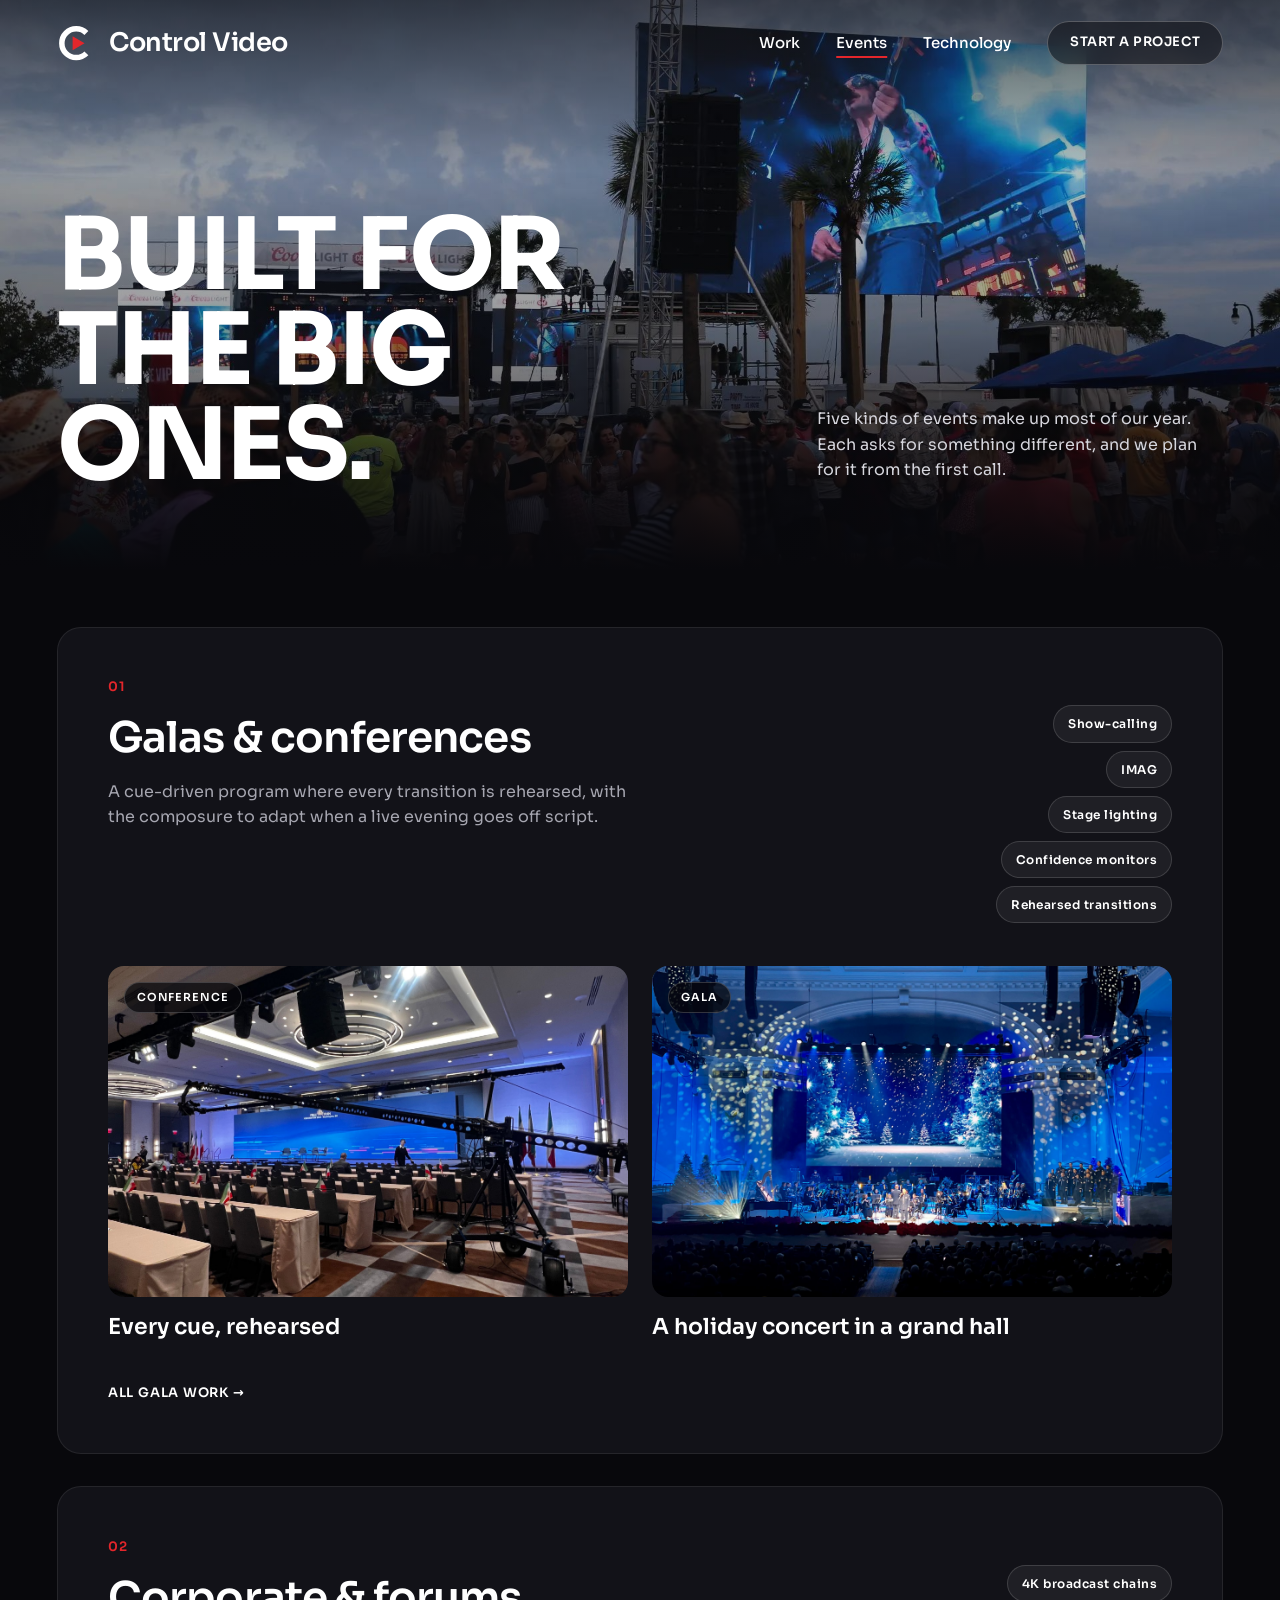
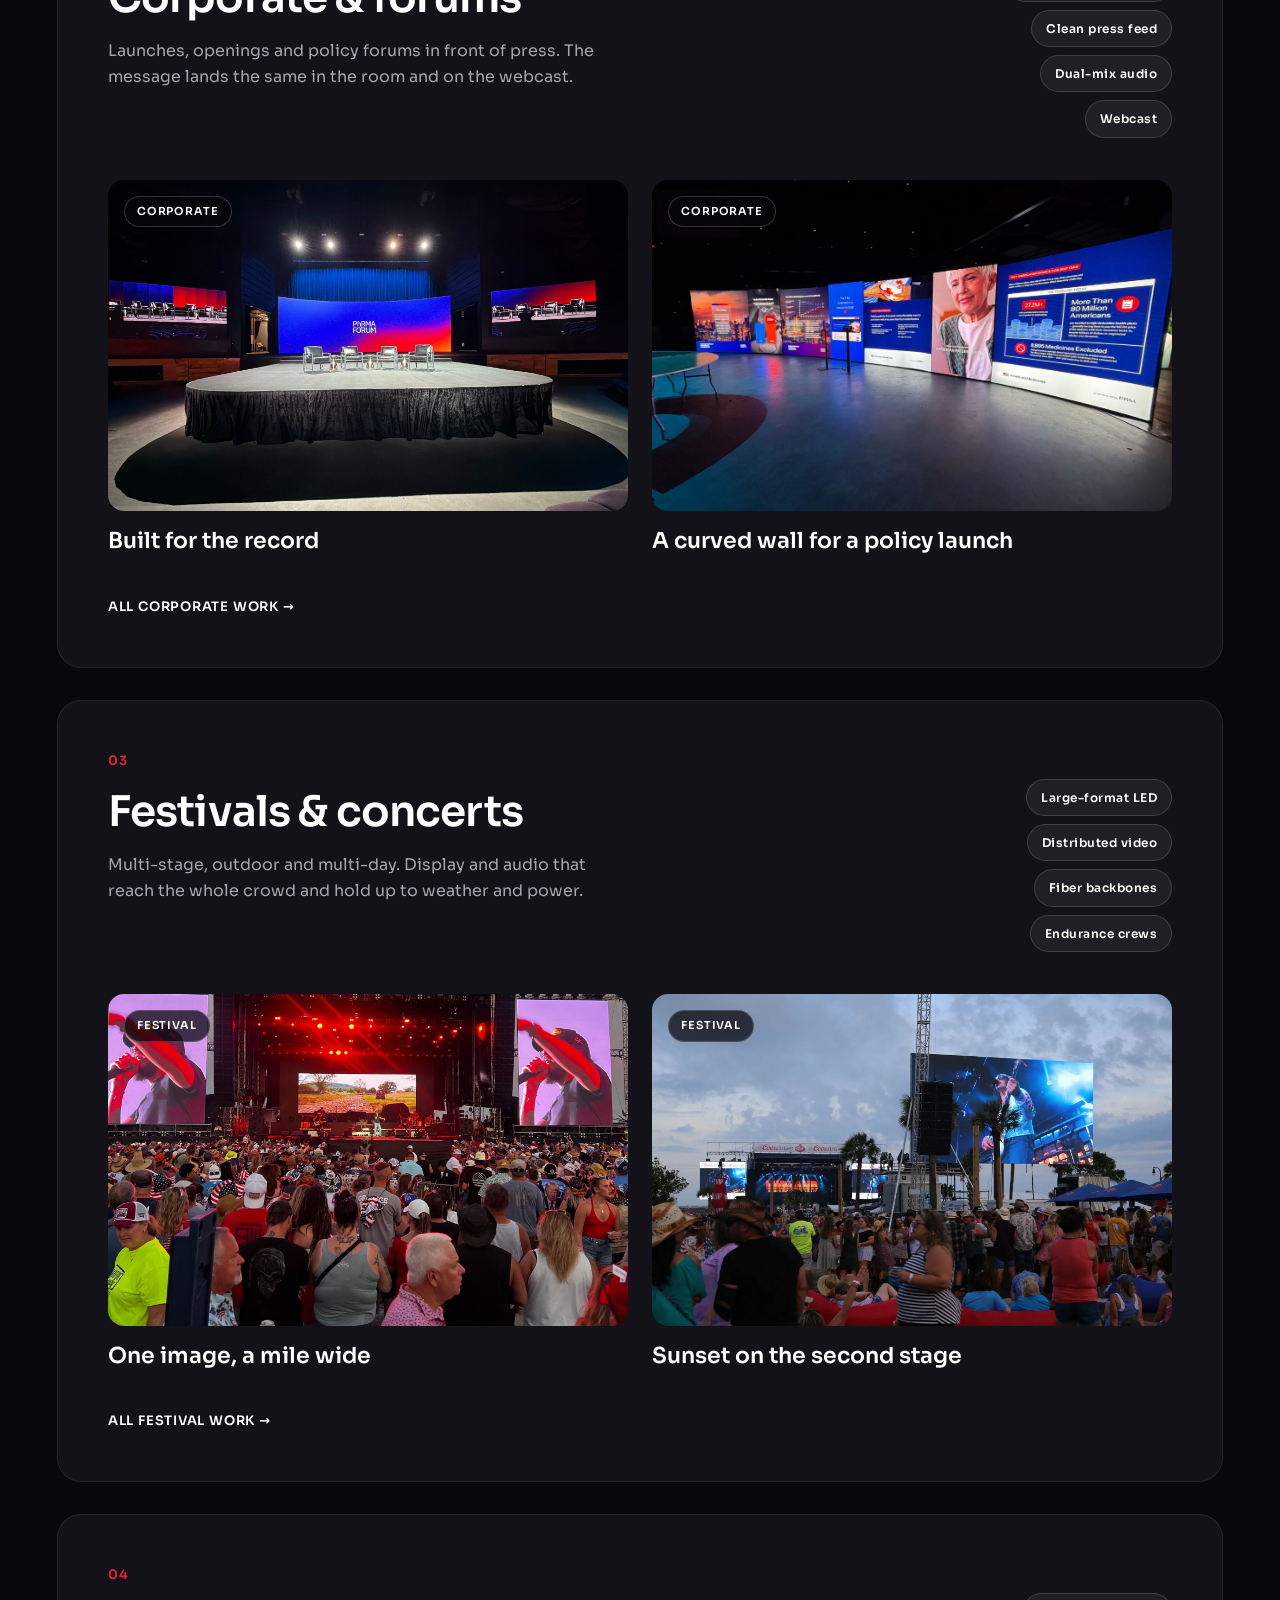
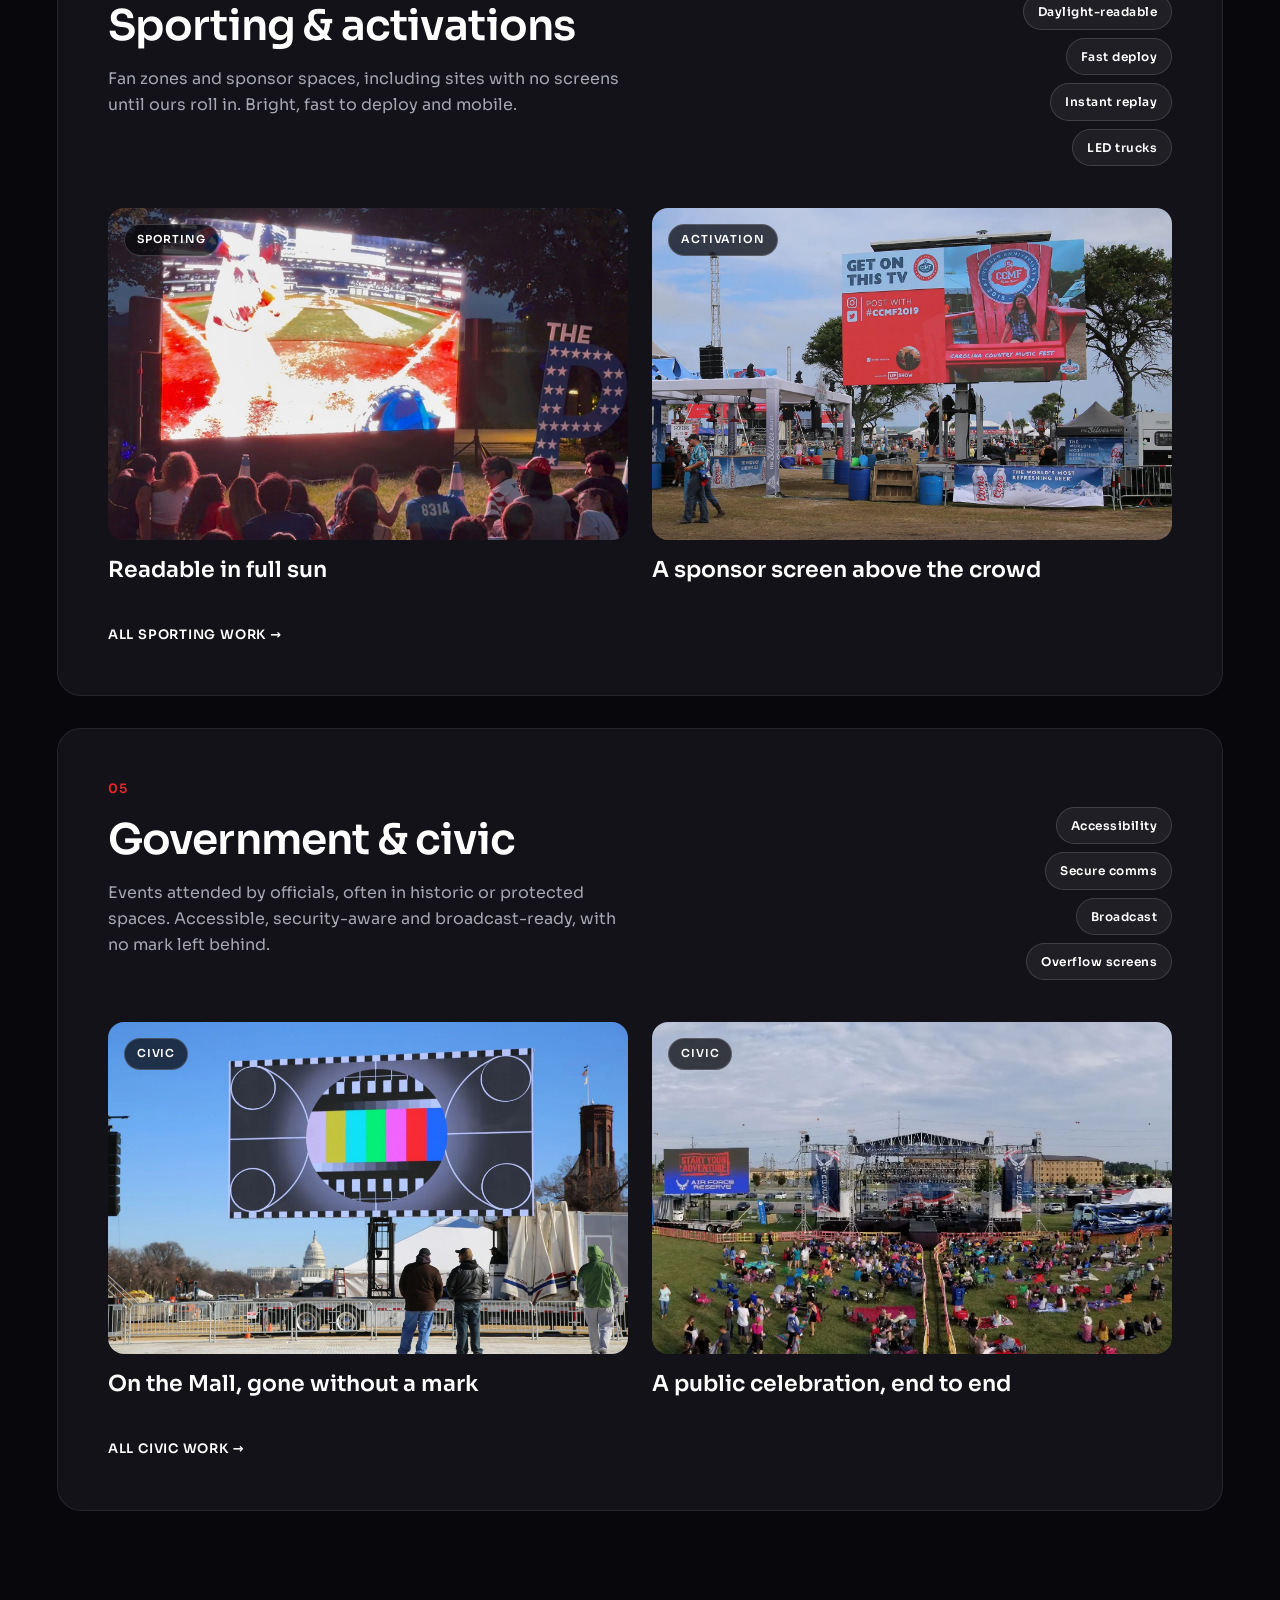
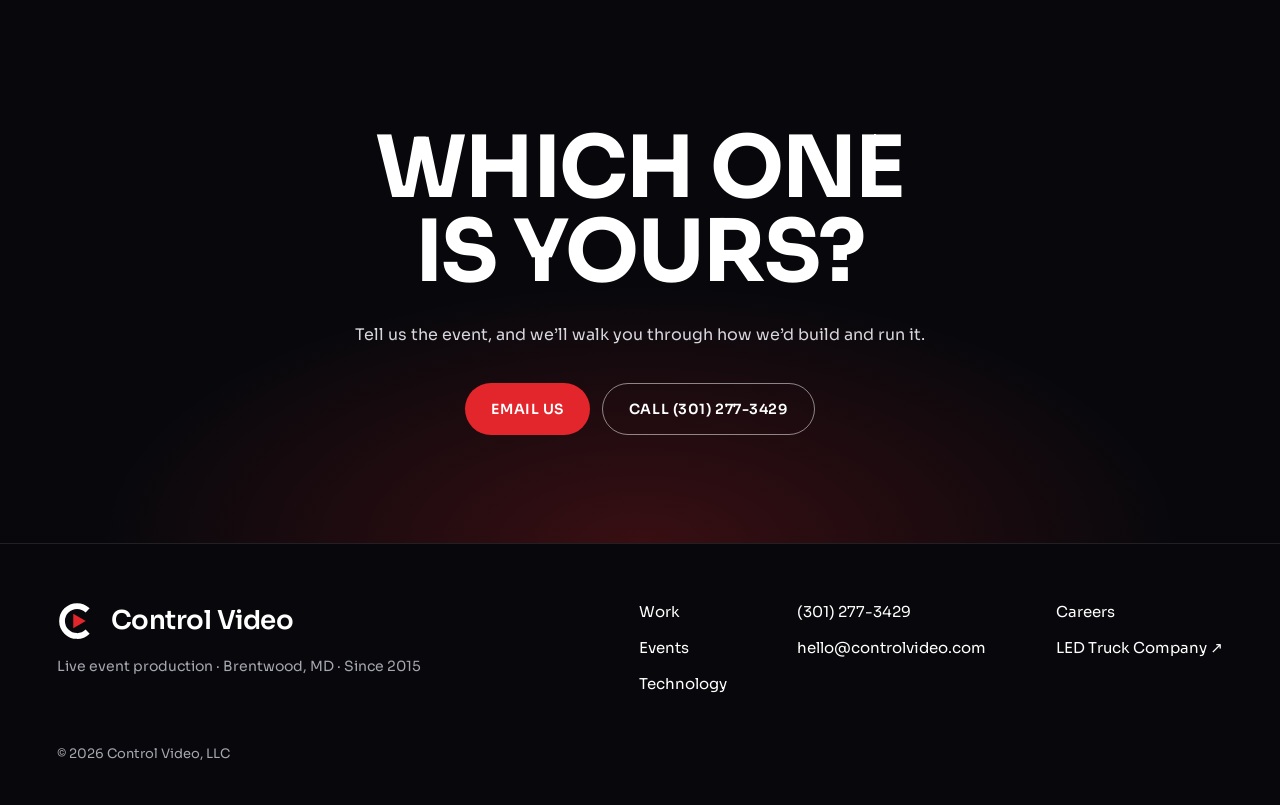
==== commit 3589c1ac: "One call to action in the header on both sites - Header button is 'Start a project' (Control Video) " ====
--- a/events.html
+++ b/events.html
@@ -45,7 +45,7 @@
         <a href="work.html">Work</a>
         <a href="events.html" aria-current="page">Events</a>
         <a href="technology.html">Technology</a>
-        <a class="btn btn-sm btn-primary" href="mailto:hello@controlvideo.com">Let’s talk</a>
+        <a class="btn btn-sm btn-primary" href="mailto:hello@controlvideo.com">Start a project</a>
       </nav>
     </div>
   </header>
--- a/assets/site.css
+++ b/assets/site.css
@@ -22,6 +22,7 @@
 }
 
 *,*::before,*::after{box-sizing:border-box}
+[hidden]{display:none!important}
 html{-webkit-text-size-adjust:100%;scroll-behavior:smooth}
 @media (prefers-reduced-motion:reduce){html{scroll-behavior:auto}}
 body{margin:0;background:var(--bg);color:var(--fg);font-family:var(--font);font-size:16px;line-height:1.6;overflow-x:hidden}
@@ -64,6 +65,11 @@
 .btn-primary:hover{background:var(--red-hover)}
 .btn-ghost{border:1px solid var(--ghost)}
 .btn-ghost:hover{border-color:var(--fg)}
+/* Header call to action ("Start a project" / "Book a truck"): dark glass */
+.nav .btn-primary{background:rgba(8,8,12,0.5);border:1px solid rgba(255,255,255,0.25);color:#fff;-webkit-backdrop-filter:blur(10px);backdrop-filter:blur(10px)}
+.nav .btn-primary:hover{background:rgba(8,8,12,0.75);border-color:rgba(255,255,255,0.45)}
+body.light .nav .btn-primary{background:rgba(8,8,12,0.82);border-color:transparent}
+body.light .nav .btn-primary:hover{background:rgba(8,8,12,0.95)}
 .over .btn-ghost,.hero .btn-ghost{border-color:rgba(255,255,255,0.5);color:#fff}
 .btn-row{display:flex;flex-wrap:wrap;gap:12px}
 .link-arrow{font-size:13px;font-weight:600;letter-spacing:0.06em;text-transform:uppercase}
@@ -88,6 +94,10 @@
 .hero-body{position:relative;padding-block:120px clamp(48px, 6vw, 88px);display:flex;justify-content:space-between;align-items:flex-end;gap:clamp(28px, 4.45vw, 64px)}
 .hero-body .side{width:420px;max-width:100%;display:flex;flex-direction:column;gap:28px;margin-bottom:10px}
 .hero .lede{color:#D6D6DD}
+.hero-title{display:flex;align-items:flex-end;flex-wrap:wrap;gap:clamp(20px, 2.5vw, 36px)}
+.hero-title .btn{margin-bottom:clamp(4px, 0.8vw, 12px)}
+.hero-body.stack,.intro.stack{flex-direction:column;align-items:flex-start;gap:24px}
+.hero-body.stack .side,.intro.stack .side{width:auto;max-width:560px;margin-bottom:0}
 
 /* Plain intro (no background image) */
 .intro{padding-block:clamp(40px, 5vw, 72px) 0;display:flex;justify-content:space-between;align-items:flex-end;gap:clamp(28px, 4.45vw, 64px)}
@@ -238,7 +248,8 @@
 .talk-aside .alt a{color:var(--fg);font-weight:600}
 @media (max-width:900px){.talk-body{grid-template-columns:1fr}.talk-aside{position:static}}
 
-.talk-form{display:flex;flex-direction:column;gap:40px;min-width:0}
+.talk-form{display:flex;flex-direction:column;gap:24px;min-width:0;max-width:760px}
+.talk-form .field.full{gap:10px}
 .talk-form fieldset{border:0;margin:0;padding:0;display:flex;flex-direction:column;gap:18px;min-width:0}
 .talk-form legend{padding:0;margin-bottom:18px;font-size:clamp(20px, 1.8vw, 24px);font-weight:600;display:flex;gap:12px;align-items:baseline}
 .talk-form legend .num{font-size:13px}
@@ -261,9 +272,9 @@
 .checks label:has(input:checked){background:var(--fg);color:var(--bg);border-color:var(--fg)}
 .checks label:has(input:focus-visible){outline:2px solid var(--red);outline-offset:3px}
 
-.drop{position:relative;display:flex;flex-direction:column;align-items:center;justify-content:center;gap:10px;min-height:180px;padding:28px;border:1.5px dashed var(--ghost);border-radius:16px;text-align:center;background:var(--panel);transition:border-color .15s,background-color .15s}
+.drop{position:relative;display:flex;flex-direction:column;align-items:center;justify-content:center;gap:6px;min-height:112px;padding:20px;border:1.5px dashed var(--ghost);border-radius:16px;text-align:center;background:var(--panel);transition:border-color .15s,background-color .15s}
 .drop.over{border-color:var(--red);background:color-mix(in srgb, var(--red) 8%, var(--panel))}
-.drop svg{width:32px;height:32px;color:var(--red)}
+.drop svg{width:26px;height:26px;color:var(--red)}
 .drop strong{font-size:17px}
 .drop input{position:absolute;inset:0;opacity:0;cursor:pointer;width:100%;height:100%}
 .drop:has(input:focus-visible){outline:2px solid var(--red);outline-offset:3px}
@@ -281,7 +292,52 @@
 .hp{position:absolute!important;left:-10000px;width:1px;height:1px;overflow:hidden}
 .form-error{padding:14px 18px;border-radius:12px;border:1px solid var(--red);color:var(--fg);background:color-mix(in srgb, var(--red) 10%, transparent);font-size:15px}
 .talk .btn[disabled]{opacity:.6;cursor:progress}
-.submit-row{display:flex;flex-wrap:wrap;align-items:center;gap:16px}
+.submit-row{display:flex;flex-wrap:wrap;align-items:flex-end;gap:16px;padding-top:8px;border-top:1px solid var(--line)}
+.submit-row .quick{width:200px}
+.submit-row .btn{flex-shrink:0}
+@media (max-width:600px){.submit-row .quick{flex:1 1 150px;width:auto}}
 .submit-row .fine{max-width:44ch}
 .talk-done{display:flex;flex-direction:column;align-items:flex-start;gap:20px;padding-block:24px}
 .talk-done h3{font-size:clamp(32px, 4vw, 56px);line-height:1;letter-spacing:-0.02em;font-weight:700;text-transform:uppercase}
+
+.linkish{padding:0;border:0;background:none;color:var(--fg);font:600 15px var(--font);text-align:left;cursor:pointer}
+.linkish:hover{color:var(--red)}
+
+/* ---------- "5 things" bot ---------- */
+.bot{position:fixed;inset:0;width:100%;height:100%;max-width:none;max-height:none;margin:0;padding:0;border:0;background:var(--bg);color:var(--fg);overflow:hidden;overscroll-behavior:contain;--col:max(20px, calc((100% - 760px) / 2))}
+.bot::backdrop{background:rgba(8,8,12,0.6)}
+.bot[open]{display:flex;flex-direction:column;animation:talkin .22s ease-out}
+@media (prefers-reduced-motion:reduce){.bot[open]{animation:none}}
+html.bot-open{overflow:hidden}
+.bot-head{display:flex;align-items:center;gap:8px;min-height:72px;padding:12px var(--col);border-bottom:1px solid var(--line)}
+.bot-head div{flex:1;min-width:0;display:flex;flex-direction:column}
+.bot-head strong{font-size:clamp(18px, 1.8vw, 24px)}
+.bot-head span{font-size:15px;color:var(--muted)}
+.bot-head button{width:48px;height:48px;border:1px solid var(--ghost);border-radius:999px;background:transparent;color:inherit;cursor:pointer;display:inline-flex;align-items:center;justify-content:center}
+.bot-head button:hover{background:var(--chip)}
+.bot-head svg{width:18px;height:18px}
+.bot-head .bot-message{width:auto;padding:0 16px;font:600 13px var(--font);letter-spacing:0.04em;text-transform:uppercase}
+@media (max-width:600px){.bot-head .bot-message{display:none}}
+.bot-log{flex:1;overflow-y:auto;padding:32px var(--col);display:flex;flex-direction:column;gap:10px;overscroll-behavior:contain}
+.msg{max-width:min(85%, 640px);padding:14px 20px;border-radius:22px;font-size:clamp(18px, 1.6vw, 22px);line-height:1.5;white-space:pre-line;overflow-wrap:anywhere}
+.msg.from-bot{align-self:flex-start;background:var(--panel);border-bottom-left-radius:6px}
+.msg.from-me{align-self:flex-end;background:var(--red);color:#fff;border-bottom-right-radius:6px}
+.msg.typing{display:flex;gap:5px;padding:15px}
+.msg.typing span{width:8px;height:8px;border-radius:50%;background:var(--muted);animation:blink 1s infinite}
+.msg.typing span:nth-child(2){animation-delay:.15s}.msg.typing span:nth-child(3){animation-delay:.3s}
+@keyframes blink{0%,80%,100%{opacity:.25}40%{opacity:1}}
+.bot-summary{display:grid;grid-template-columns:auto 1fr;gap:8px 16px;margin:0;font-size:clamp(16px, 1.3vw, 18px);white-space:normal}
+.bot-summary dt{color:var(--muted)}
+.bot-summary dd{margin:0;font-weight:600}
+.bot-chips{display:flex;flex-wrap:wrap;gap:8px;padding:0 var(--col) 14px}
+.bot-chips:empty{display:none}
+.chip-btn{min-height:48px;padding:0 20px;border-radius:999px;border:1px solid var(--line-strong);background:transparent;color:var(--fg);font:600 clamp(15px, 1.2vw, 17px) var(--font);cursor:pointer}
+.chip-btn:hover{border-color:var(--fg)}
+.chip-btn.primary{background:var(--red);border-color:var(--red);color:#fff}
+.chip-btn.ghost{border-color:transparent;color:var(--muted)}
+.chip-btn[aria-pressed="true"]{background:var(--fg);border-color:var(--fg);color:var(--bg)}
+.bot-entry{display:flex;gap:8px;padding:14px var(--col) max(14px, env(safe-area-inset-bottom));border-top:1px solid var(--line)}
+.bot-entry input{flex:1;min-width:0;height:56px;padding:0 20px;border-radius:999px;border:1px solid var(--line-strong);background:var(--panel);color:var(--fg);font:400 clamp(17px, 1.4vw, 19px) var(--font)}
+.bot-entry input:focus-visible{outline:2px solid var(--red);outline-offset:1px;border-color:transparent}
+.bot-send{width:56px;height:56px;flex-shrink:0;border:0;border-radius:999px;background:var(--red);color:#fff;cursor:pointer;display:inline-flex;align-items:center;justify-content:center}
+.bot-send svg{width:20px;height:20px}
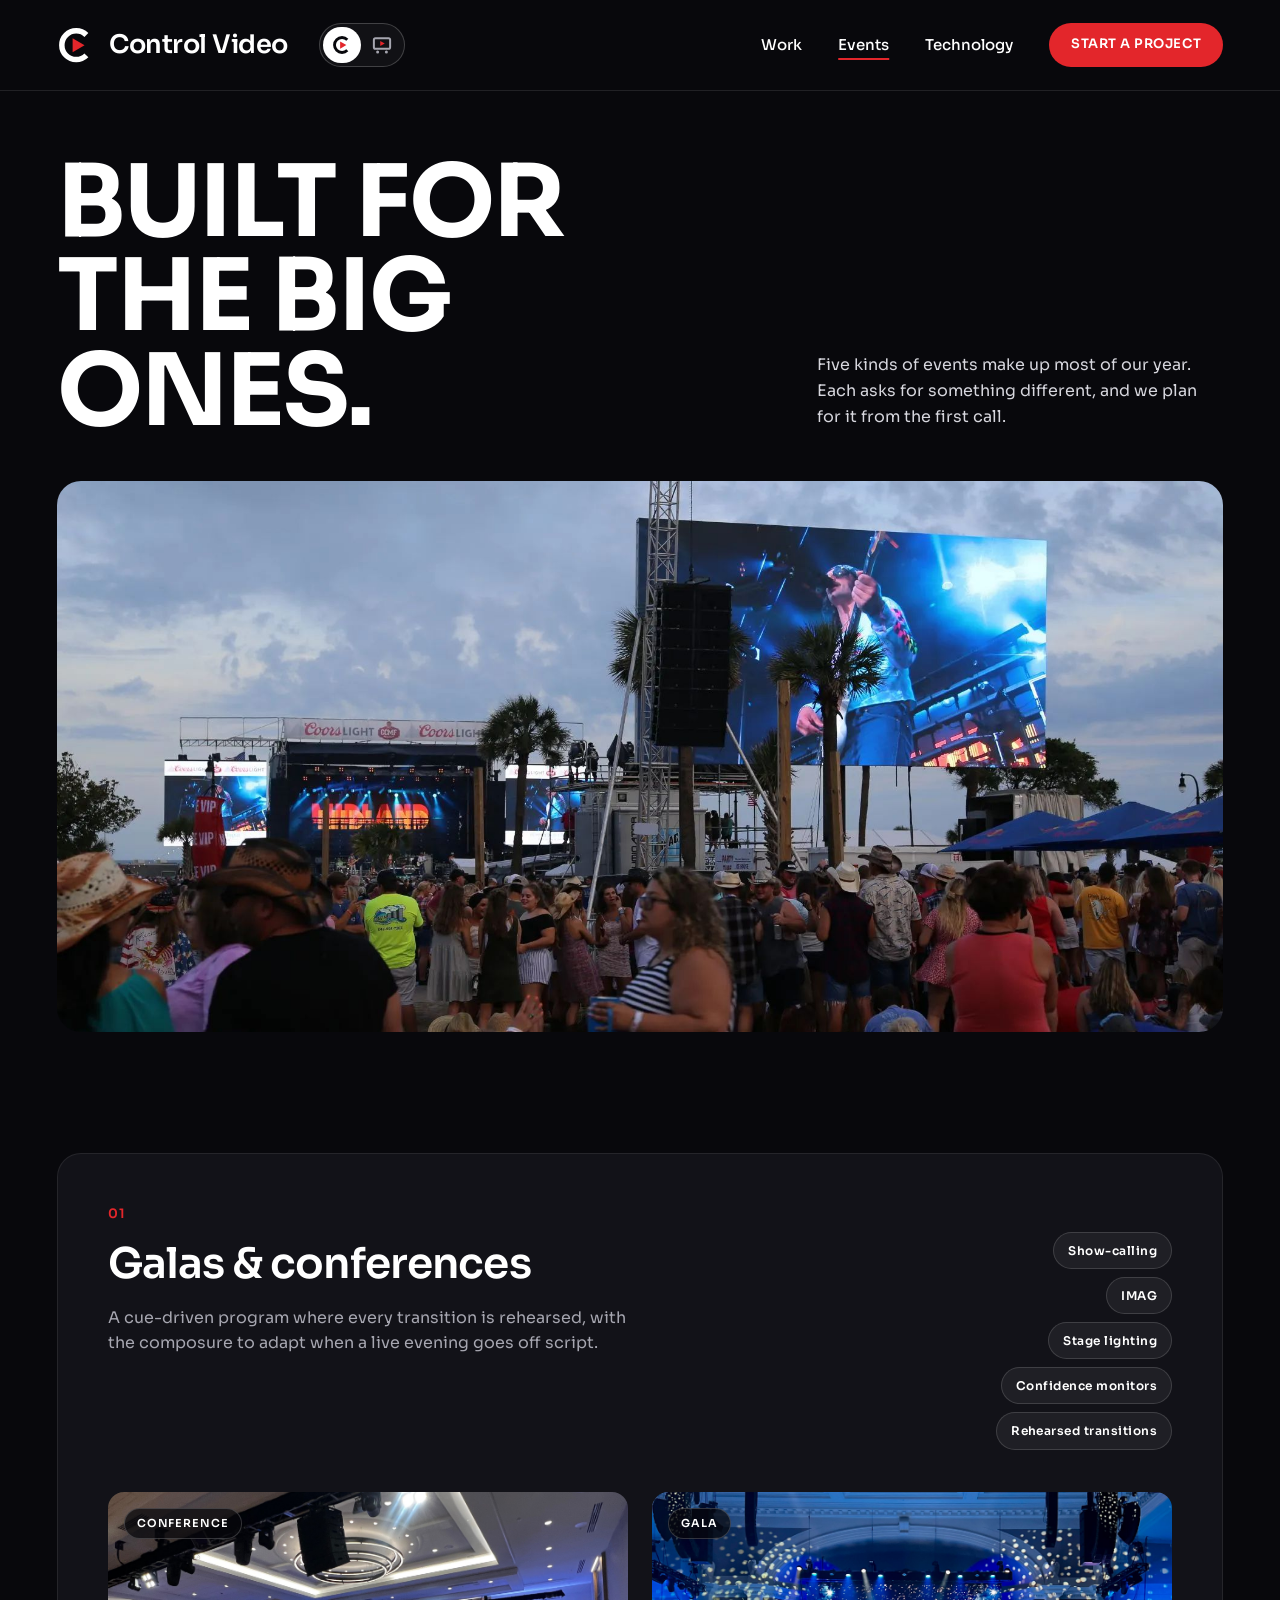
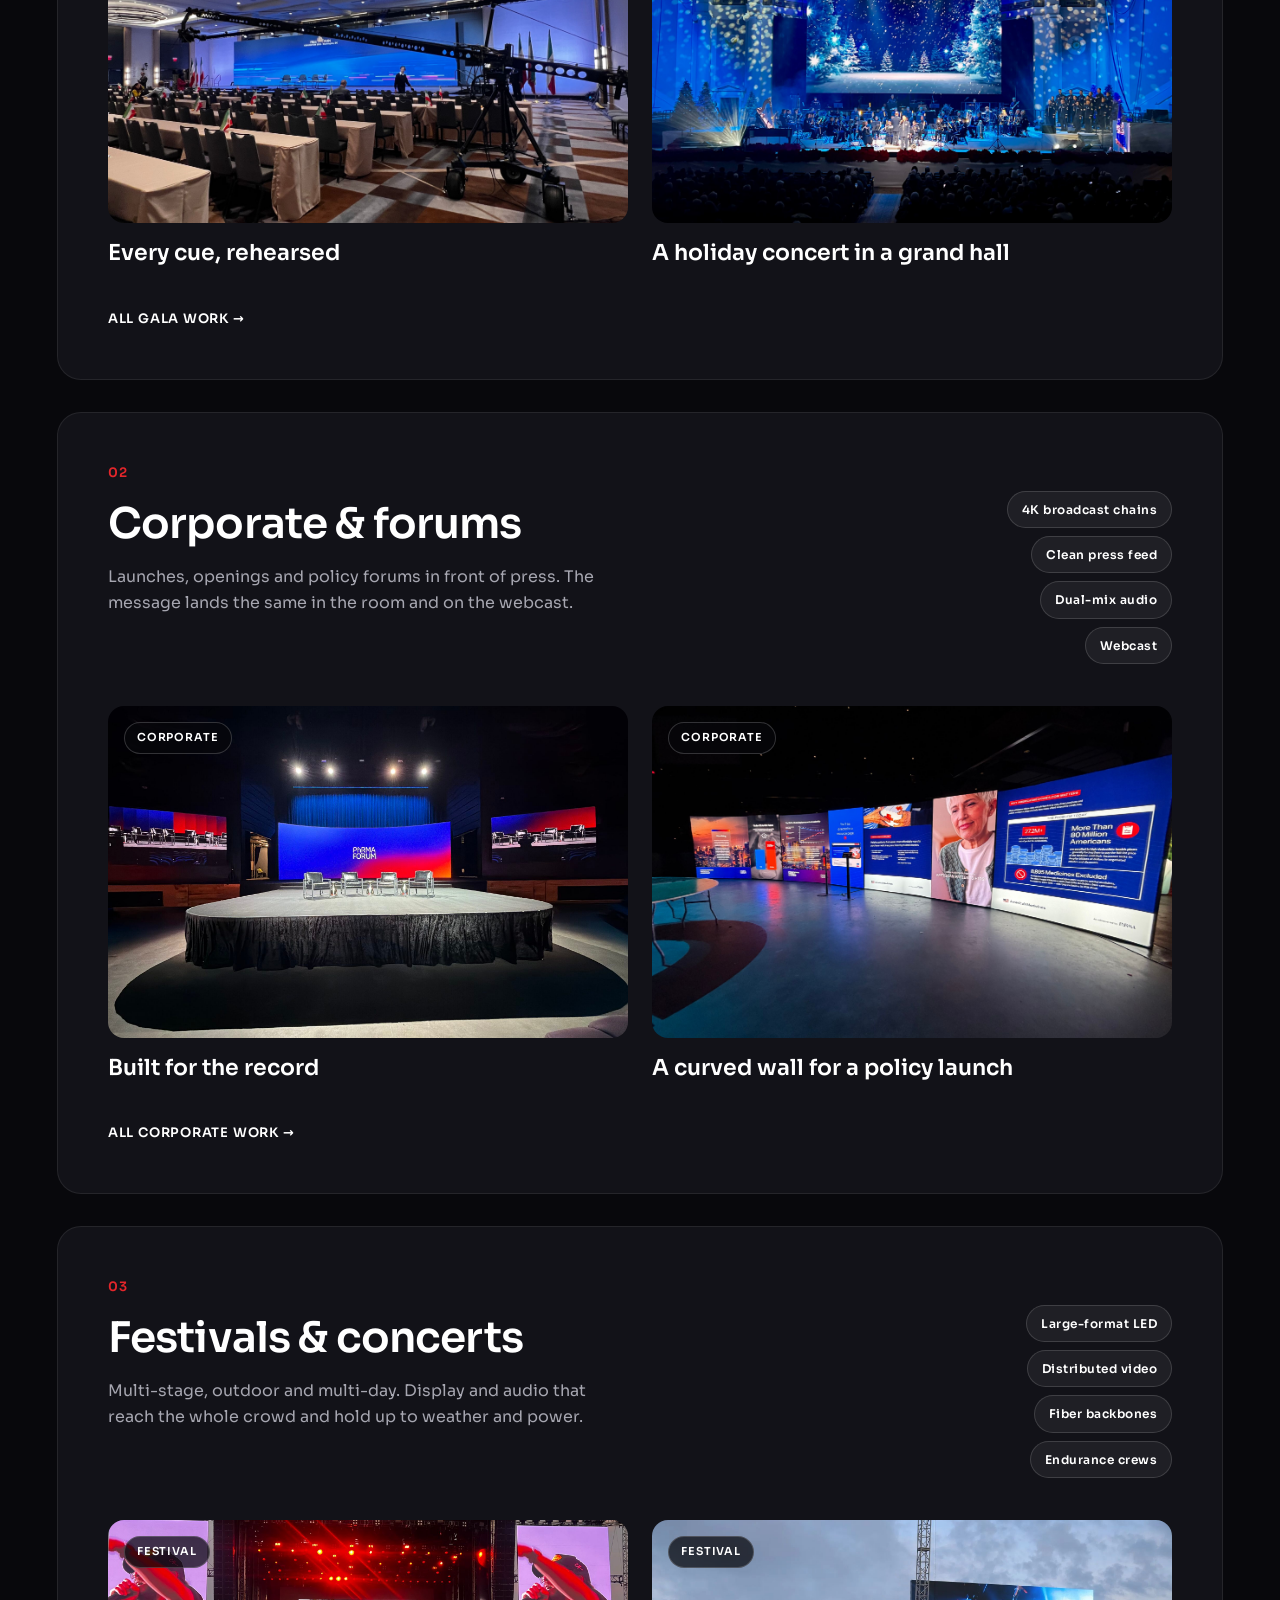
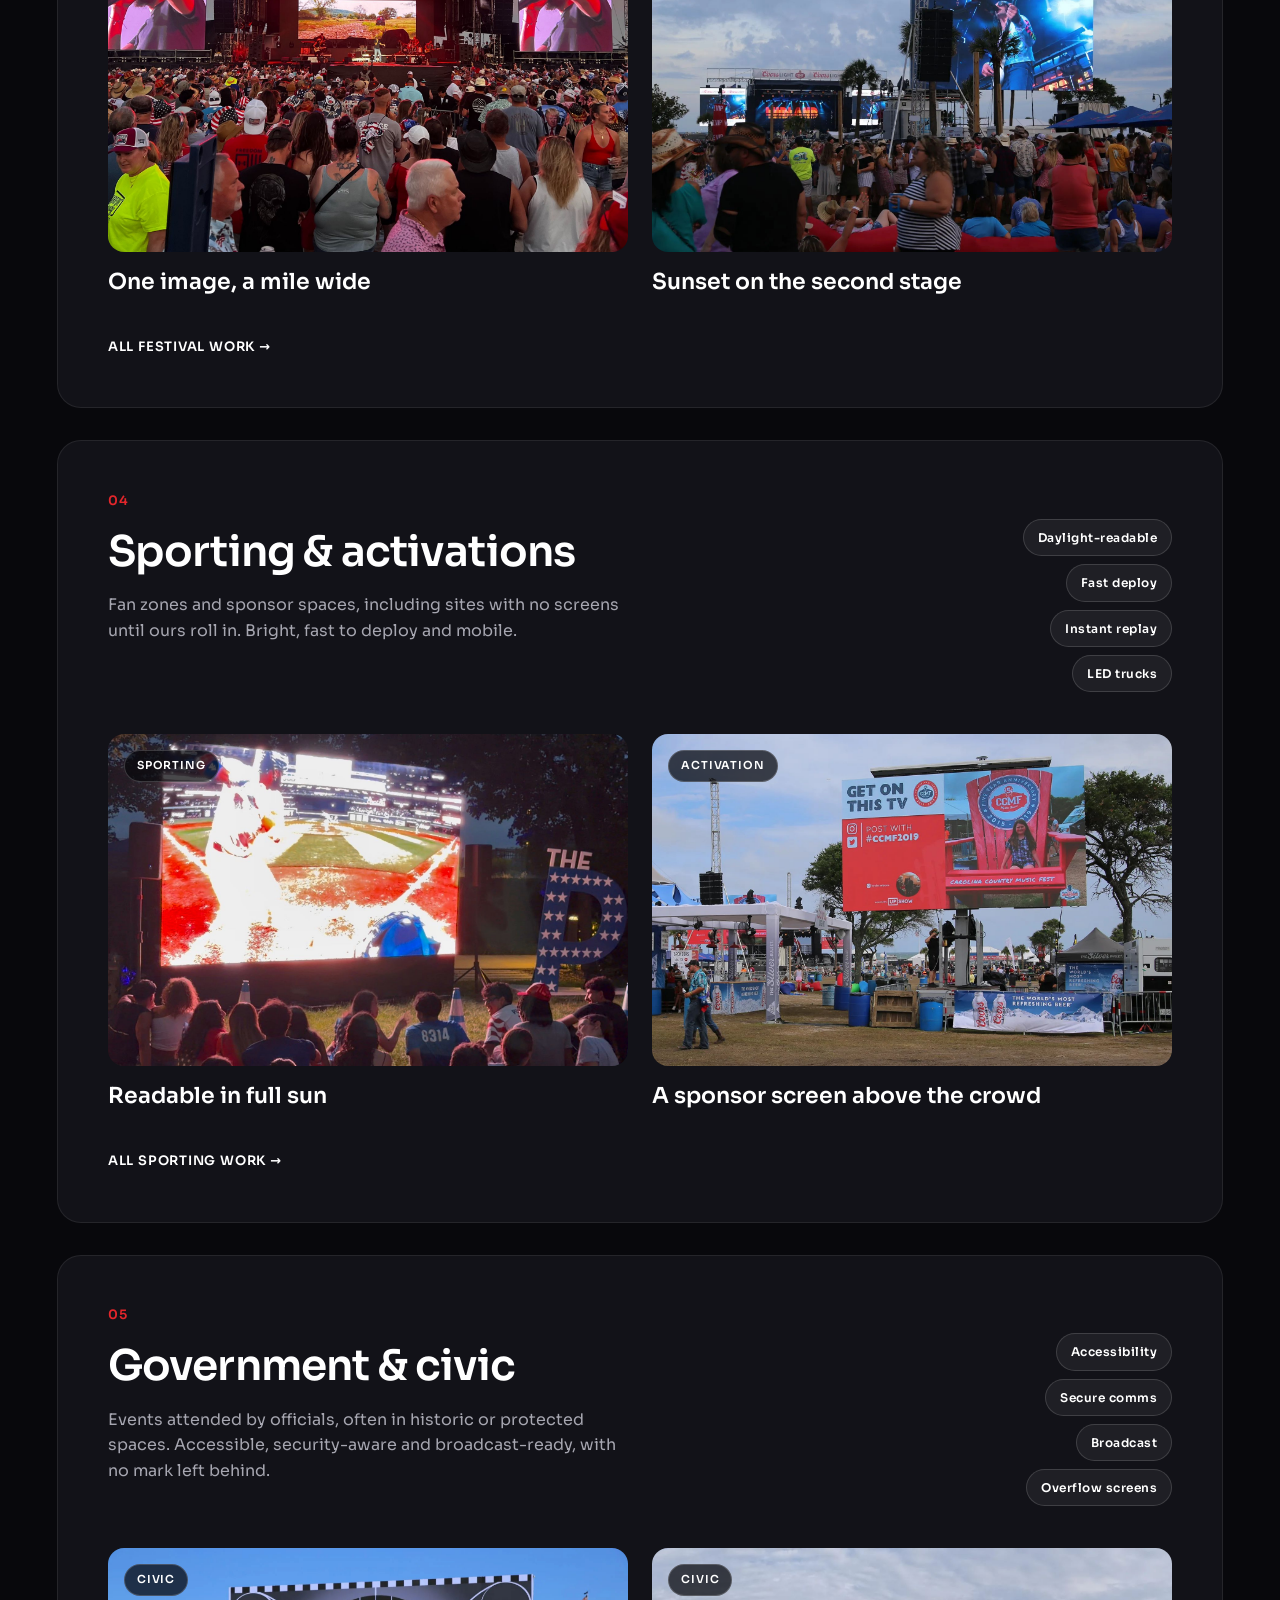
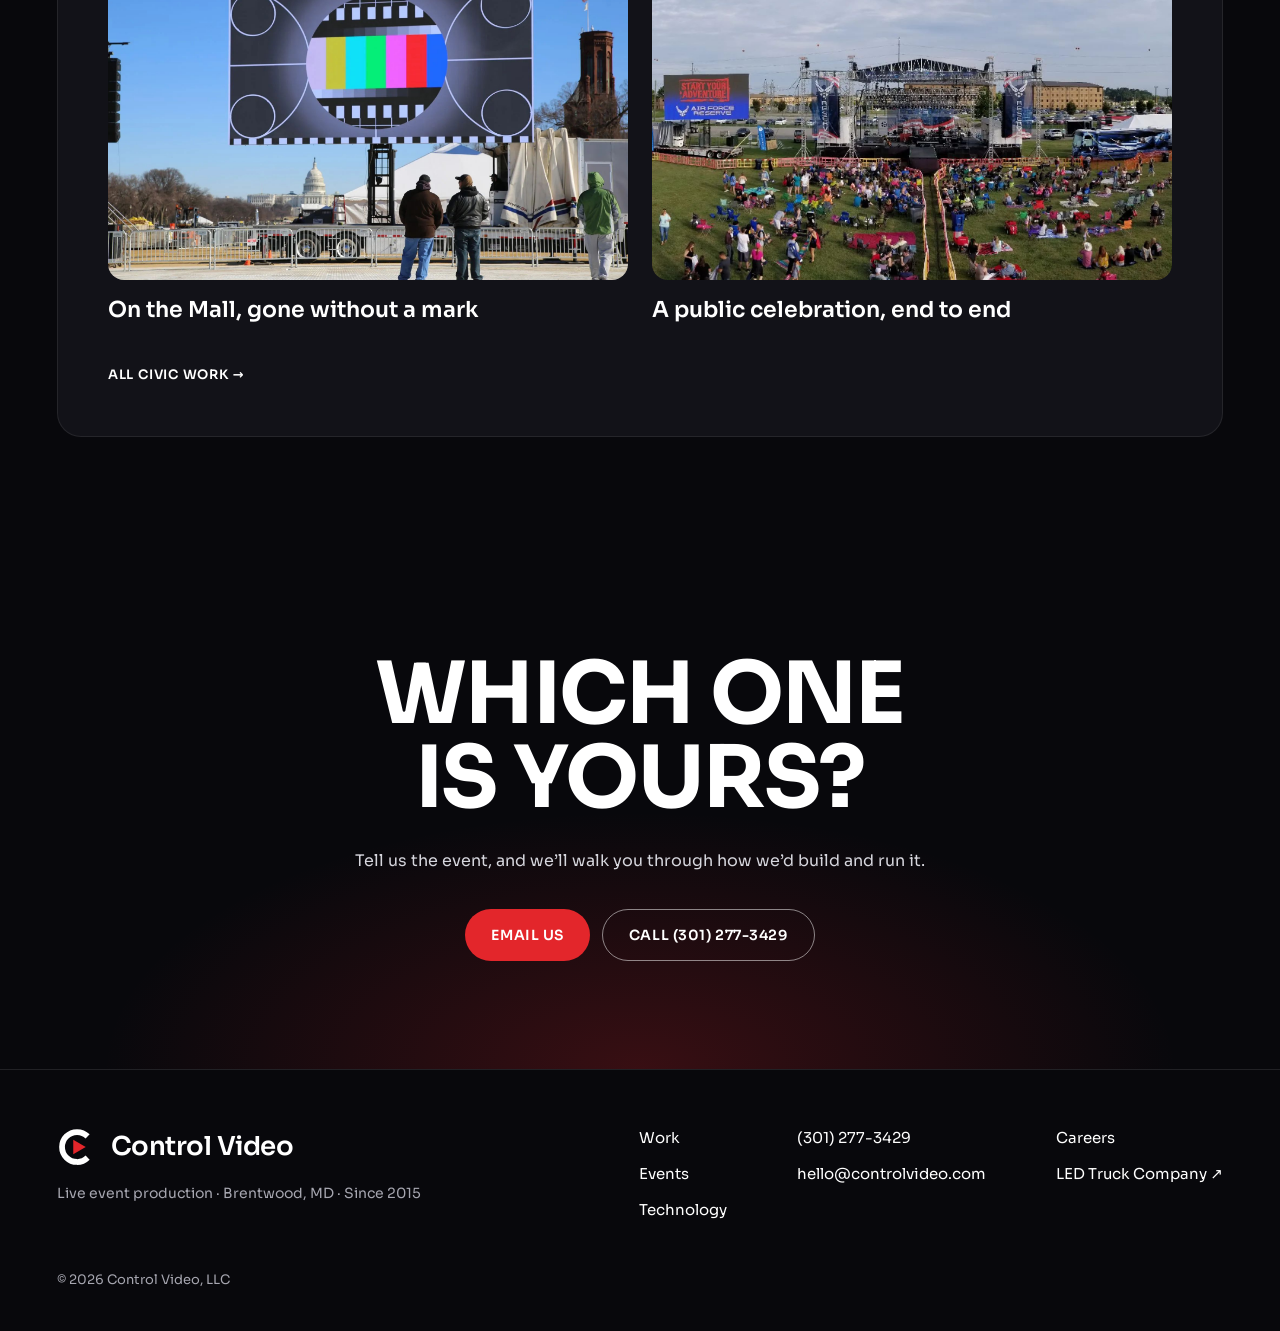
==== commit ea057c68: "Give Work, Events and Technology the home layout: header above, rounded lead image Co-Authored-By: C" ====
--- a/events.html
+++ b/events.html
@@ -34,30 +34,32 @@
 <body>
 <a class="skip" href="#main">Skip to content</a>
 
-<section class="hero short">
-  <img src="assets/festscreen.jpg" alt="Festival crowd in front of an outdoor LED screen at dusk" fetchpriority="high">
-  <div class="shade"></div>
-  <header class="site-header over">
-    <div class="wrap">
-      <a class="brand" href="home.html" aria-label="Control Video home"><svg viewBox="0 0 32 32" aria-hidden="true"><path d="M24.5 7.5 A12 12 0 1 0 24.5 24.5" fill="none" stroke="currentColor" stroke-width="4.6"/><path d="M13 10.2 L23 16 L13 21.8 Z" fill="#E3262B"/></svg><span>Control Video</span></a>
-      <button class="menu-toggle" type="button" aria-expanded="false" aria-controls="site-nav" aria-label="Menu"><svg viewBox="0 0 20 20" aria-hidden="true"><path d="M2 5h16M2 10h16M2 15h16" stroke="currentColor" stroke-width="2" fill="none"/></svg></button>
-      <nav class="nav" id="site-nav" aria-label="Main">
-        <a href="work.html">Work</a>
-        <a href="events.html" aria-current="page">Events</a>
-        <a href="technology.html">Technology</a>
-        <a class="btn btn-sm btn-primary" href="mailto:hello@controlvideo.com">Start a project</a>
-      </nav>
-    </div>
-  </header>
-  <div class="wrap hero-body">
+<header class="site-header">
+  <div class="wrap">
+    <a class="brand" href="home.html" aria-label="Control Video home"><svg viewBox="0 0 32 32" aria-hidden="true"><path d="M24.5 7.5 A12 12 0 1 0 24.5 24.5" fill="none" stroke="currentColor" stroke-width="4.6"/><path d="M13 10.2 L23 16 L13 21.8 Z" fill="#E3262B"/></svg><span>Control Video</span></a>
+    <button class="menu-toggle" type="button" aria-expanded="false" aria-controls="site-nav" aria-label="Menu"><svg viewBox="0 0 20 20" aria-hidden="true"><path d="M2 5h16M2 10h16M2 15h16" stroke="currentColor" stroke-width="2" fill="none"/></svg></button>
+    <nav class="nav" id="site-nav" aria-label="Main">
+      <a href="work.html">Work</a>
+      <a href="events.html" aria-current="page">Events</a>
+      <a href="technology.html">Technology</a>
+      <a class="btn btn-sm btn-primary" href="mailto:hello@controlvideo.com">Start a project</a>
+    </nav>
+  </div>
+</header>
+
+<main id="main">
+
+<section class="lead-section">
+  <div class="wrap intro">
     <h1 class="display">Built for<br>the big ones.</h1>
     <div class="side">
       <p class="lede">Five kinds of events make up most of our year. Each asks for something different, and we plan for it from the first call.</p>
     </div>
   </div>
+  <div class="wrap">
+    <div class="media lead-img"><img src="assets/festscreen.jpg" alt="Festival crowd in front of an outdoor LED screen at dusk" fetchpriority="high"></div>
+  </div>
 </section>
-
-<main id="main">
 
 <section class="sec events">
   <div class="wrap">
--- a/assets/site.css
+++ b/assets/site.css
@@ -39,7 +39,8 @@
 /* ---------- Header ---------- */
 .site-header{position:relative;z-index:20;border-bottom:1px solid var(--line)}
 .site-header.over{position:absolute;top:0;left:0;right:0;border-bottom:0;color:#fff}
-.site-header .wrap{height:clamp(72px, 7vw, 104px);display:flex;align-items:center;justify-content:space-between;gap:16px}
+.site-header .wrap{height:clamp(72px, 7vw, 104px);display:flex;align-items:center;justify-content:flex-start;gap:16px}
+.site-header .nav,.site-header .menu-toggle{margin-left:auto}
 .site-header.over .wrap{height:clamp(72px, 6.7vw, 96px)}
 .brand{display:flex;align-items:center;gap:14px;flex-shrink:0}
 .brand svg{width:clamp(34px, 3vw, 44px);height:auto}
@@ -65,11 +66,11 @@
 .btn-primary:hover{background:var(--red-hover)}
 .btn-ghost{border:1px solid var(--ghost)}
 .btn-ghost:hover{border-color:var(--fg)}
-/* Header call to action ("Start a project" / "Book a truck"): dark glass */
-.nav .btn-primary{background:rgba(8,8,12,0.5);border:1px solid rgba(255,255,255,0.25);color:#fff;-webkit-backdrop-filter:blur(10px);backdrop-filter:blur(10px)}
-.nav .btn-primary:hover{background:rgba(8,8,12,0.75);border-color:rgba(255,255,255,0.45)}
-body.light .nav .btn-primary{background:rgba(8,8,12,0.82);border-color:transparent}
-body.light .nav .btn-primary:hover{background:rgba(8,8,12,0.95)}
+/* Solid secondary button (hero "See the work" / "See the fleet") */
+.btn-solid{background:var(--fg);color:var(--bg)}
+.btn-solid:hover{background:var(--soft)}
+.hero .btn-solid{background:#fff;color:#08080C}
+.hero .btn-solid:hover{background:#D6D6DD}
 .over .btn-ghost,.hero .btn-ghost{border-color:rgba(255,255,255,0.5);color:#fff}
 .btn-row{display:flex;flex-wrap:wrap;gap:12px}
 .link-arrow{font-size:13px;font-weight:600;letter-spacing:0.06em;text-transform:uppercase}
@@ -94,10 +95,11 @@
 .hero-body{position:relative;padding-block:120px clamp(48px, 6vw, 88px);display:flex;justify-content:space-between;align-items:flex-end;gap:clamp(28px, 4.45vw, 64px)}
 .hero-body .side{width:420px;max-width:100%;display:flex;flex-direction:column;gap:28px;margin-bottom:10px}
 .hero .lede{color:#D6D6DD}
-.hero-title{display:flex;align-items:flex-end;flex-wrap:wrap;gap:clamp(20px, 2.5vw, 36px)}
-.hero-title .btn{margin-bottom:clamp(4px, 0.8vw, 12px)}
-.hero-body.stack,.intro.stack{flex-direction:column;align-items:flex-start;gap:24px}
-.hero-body.stack .side,.intro.stack .side{width:auto;max-width:560px;margin-bottom:0}
+
+/* Rounded lead image under the intro (both home pages) */
+.media.lead-img{height:clamp(280px, 43vw, 620px);border-radius:24px;margin:clamp(32px, 3.3vw, 48px) 0 0}
+.lead-img .tag{top:24px;left:24px}
+.lead-section{padding-bottom:clamp(40px, 5vw, 72px)}
 
 /* Plain intro (no background image) */
 .intro{padding-block:clamp(40px, 5vw, 72px) 0;display:flex;justify-content:space-between;align-items:flex-end;gap:clamp(28px, 4.45vw, 64px)}
@@ -317,27 +319,53 @@
 .bot-head button:hover{background:var(--chip)}
 .bot-head svg{width:18px;height:18px}
 .bot-head .bot-message{width:auto;padding:0 16px;font:600 13px var(--font);letter-spacing:0.04em;text-transform:uppercase}
-@media (max-width:600px){.bot-head .bot-message{display:none}}
+@media (max-width:600px){.bot-head .bot-message{display:none}.bot-head span{display:none}.bot-head .long{display:none}}
+@media (min-width:601px){.bot-head .short{display:none}}
+.bot-head strong span{display:inline;font-size:inherit;color:inherit}
 .bot-log{flex:1;overflow-y:auto;padding:32px var(--col);display:flex;flex-direction:column;gap:10px;overscroll-behavior:contain}
-.msg{max-width:min(85%, 640px);padding:14px 20px;border-radius:22px;font-size:clamp(18px, 1.6vw, 22px);line-height:1.5;white-space:pre-line;overflow-wrap:anywhere}
+.msg{max-width:min(88%, 640px);padding:14px 20px;border-radius:22px;font-size:clamp(20px, 1.7vw, 23px);line-height:1.5;white-space:pre-line;overflow-wrap:anywhere}
 .msg.from-bot{align-self:flex-start;background:var(--panel);border-bottom-left-radius:6px}
 .msg.from-me{align-self:flex-end;background:var(--red);color:#fff;border-bottom-right-radius:6px}
 .msg.typing{display:flex;gap:5px;padding:15px}
 .msg.typing span{width:8px;height:8px;border-radius:50%;background:var(--muted);animation:blink 1s infinite}
 .msg.typing span:nth-child(2){animation-delay:.15s}.msg.typing span:nth-child(3){animation-delay:.3s}
 @keyframes blink{0%,80%,100%{opacity:.25}40%{opacity:1}}
-.bot-summary{display:grid;grid-template-columns:auto 1fr;gap:8px 16px;margin:0;font-size:clamp(16px, 1.3vw, 18px);white-space:normal}
+.bot-summary{display:grid;grid-template-columns:auto 1fr;gap:8px 16px;margin:0;font-size:clamp(17px, 1.3vw, 19px);white-space:normal}
 .bot-summary dt{color:var(--muted)}
 .bot-summary dd{margin:0;font-weight:600}
 .bot-chips{display:flex;flex-wrap:wrap;gap:8px;padding:0 var(--col) 14px}
 .bot-chips:empty{display:none}
-.chip-btn{min-height:48px;padding:0 20px;border-radius:999px;border:1px solid var(--line-strong);background:transparent;color:var(--fg);font:600 clamp(15px, 1.2vw, 17px) var(--font);cursor:pointer}
+.chip-btn{min-height:50px;padding:0 20px;border-radius:999px;border:1px solid var(--line-strong);background:transparent;color:var(--fg);font:600 clamp(17px, 1.3vw, 18px) var(--font);cursor:pointer}
 .chip-btn:hover{border-color:var(--fg)}
 .chip-btn.primary{background:var(--red);border-color:var(--red);color:#fff}
 .chip-btn.ghost{border-color:transparent;color:var(--muted)}
 .chip-btn[aria-pressed="true"]{background:var(--fg);border-color:var(--fg);color:var(--bg)}
 .bot-entry{display:flex;gap:8px;padding:14px var(--col) max(14px, env(safe-area-inset-bottom));border-top:1px solid var(--line)}
-.bot-entry input{flex:1;min-width:0;height:56px;padding:0 20px;border-radius:999px;border:1px solid var(--line-strong);background:var(--panel);color:var(--fg);font:400 clamp(17px, 1.4vw, 19px) var(--font)}
+.bot-entry input{flex:1;min-width:0;height:56px;padding:0 20px;border-radius:999px;border:1px solid var(--line-strong);background:var(--panel);color:var(--fg);font:400 clamp(18px, 1.4vw, 20px) var(--font)}
 .bot-entry input:focus-visible{outline:2px solid var(--red);outline-offset:1px;border-color:transparent}
 .bot-send{width:56px;height:56px;flex-shrink:0;border:0;border-radius:999px;background:var(--red);color:#fff;cursor:pointer;display:inline-flex;align-items:center;justify-content:center}
 .bot-send svg{width:20px;height:20px}
+
+/* ---------- Sister-site switch (Control Video <-> LED Truck Co.) ---------- */
+.brand-switch{position:relative;display:inline-flex;align-items:center;gap:2px;height:44px;padding:3px;margin-left:clamp(4px, 1.2vw, 16px);border-radius:999px;border:1px solid var(--line-strong);background:var(--chip);flex-shrink:0}
+.brand-switch a{position:relative;z-index:1;width:38px;height:36px;border-radius:999px;display:inline-flex;align-items:center;justify-content:center;color:var(--muted);transition:color .2s}
+.brand-switch a svg{width:20px;height:20px}
+.brand-switch a[aria-current="true"]{color:var(--bg)}
+.brand-switch a:not([aria-current="true"]):hover{color:var(--fg)}
+.brand-switch .knob{position:absolute;top:3px;left:3px;width:38px;height:36px;border-radius:999px;background:var(--fg);transition:transform .35s cubic-bezier(.5,0,.2,1)}
+.brand-switch.is-led .knob{transform:translateX(40px)}
+.brand-switch.flipping .knob{transform:translateX(var(--to, 0))}
+.brand-switch .hint{position:absolute;top:calc(100% + 8px);left:50%;transform:translateX(-50%);padding:6px 10px;border-radius:8px;background:var(--fg);color:var(--bg);font-size:12px;font-weight:600;white-space:nowrap;opacity:0;pointer-events:none;transition:opacity .15s}
+.brand-switch:hover .hint,.brand-switch:focus-within .hint{opacity:1}
+@media (max-width:760px){.brand-switch .hint{display:none}}
+.flip-veil{position:fixed;inset:0;z-index:100;pointer-events:none}
+@media (prefers-reduced-motion:reduce){.brand-switch .knob{transition:none}}
+.menu-toggle{flex-shrink:0}
+@media (max-width:420px){
+  .site-header .wrap{gap:10px}
+  .brand{gap:10px}
+  .brand-switch{margin-left:0;height:40px}
+  .brand-switch a,.brand-switch .knob{width:34px;height:32px}
+  .brand-switch.is-led .knob{transform:translateX(36px)}
+  .brand-switch a svg{width:18px;height:18px}
+}
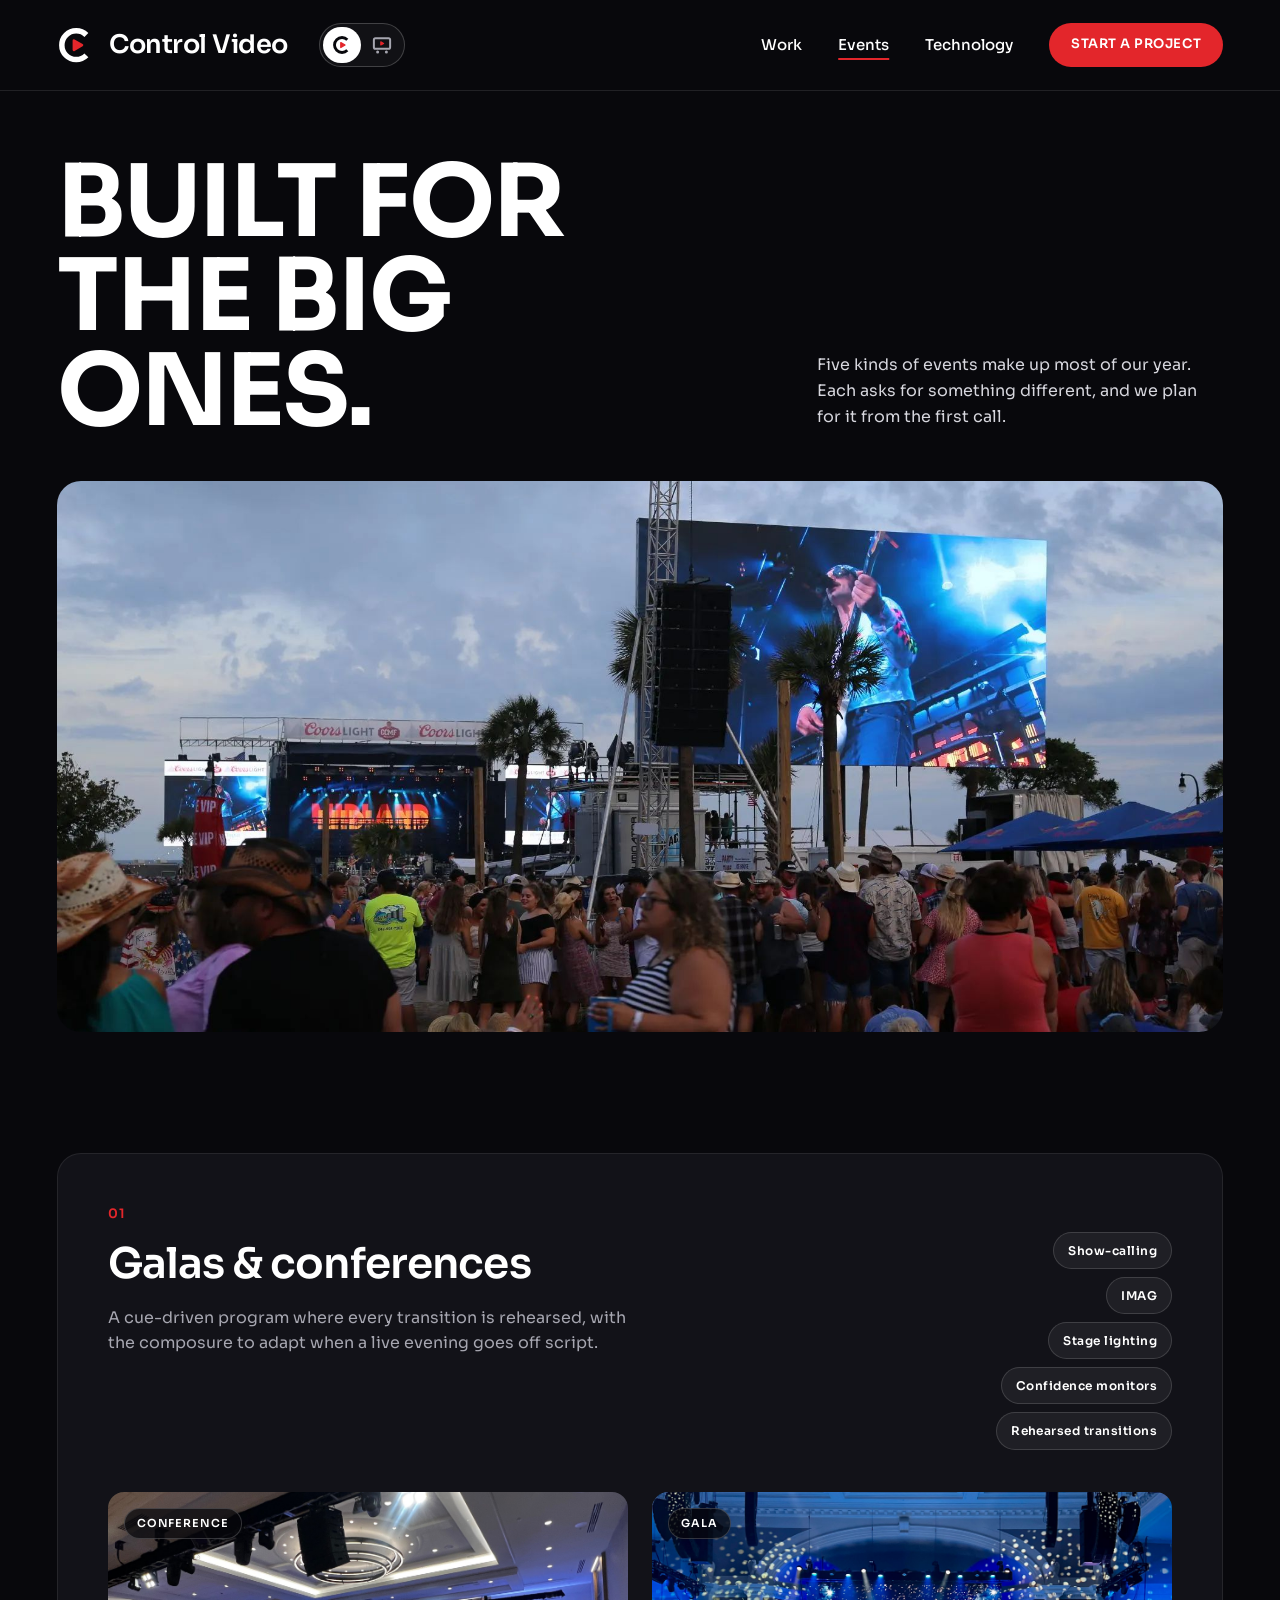
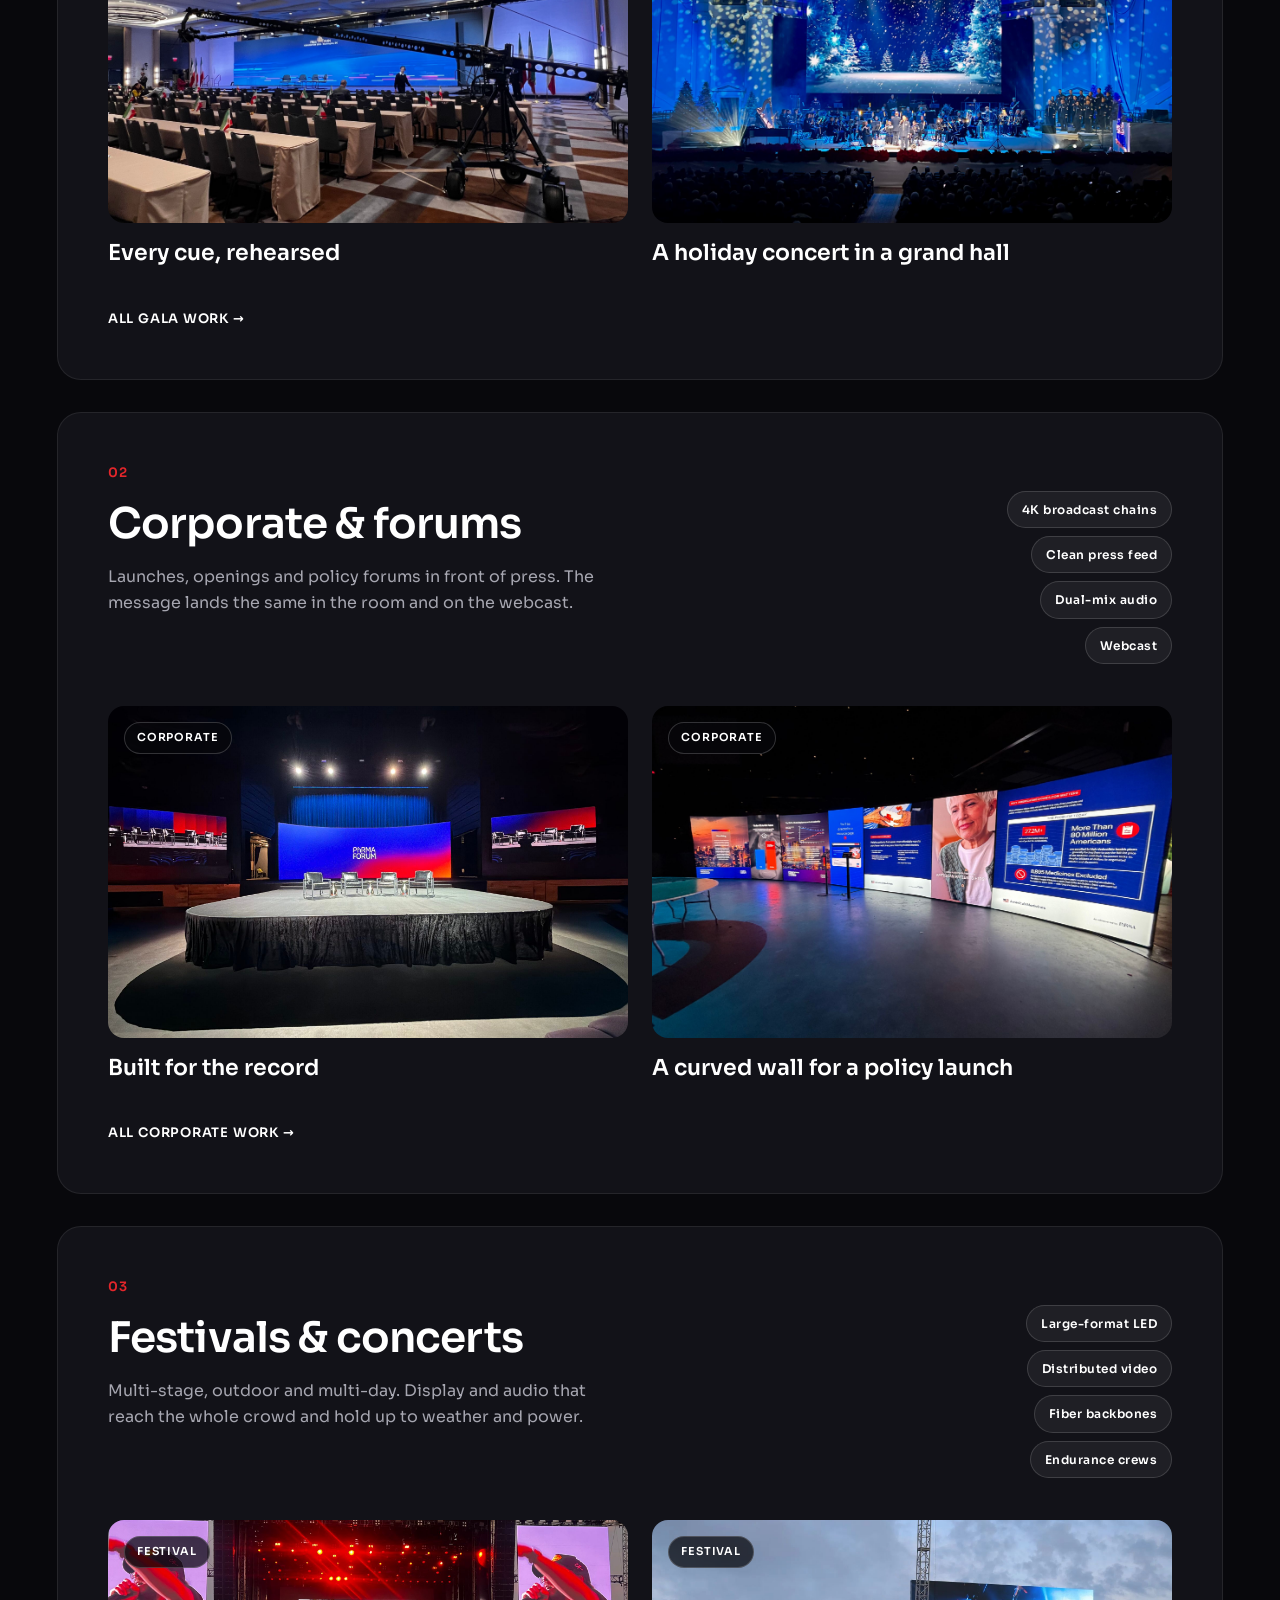
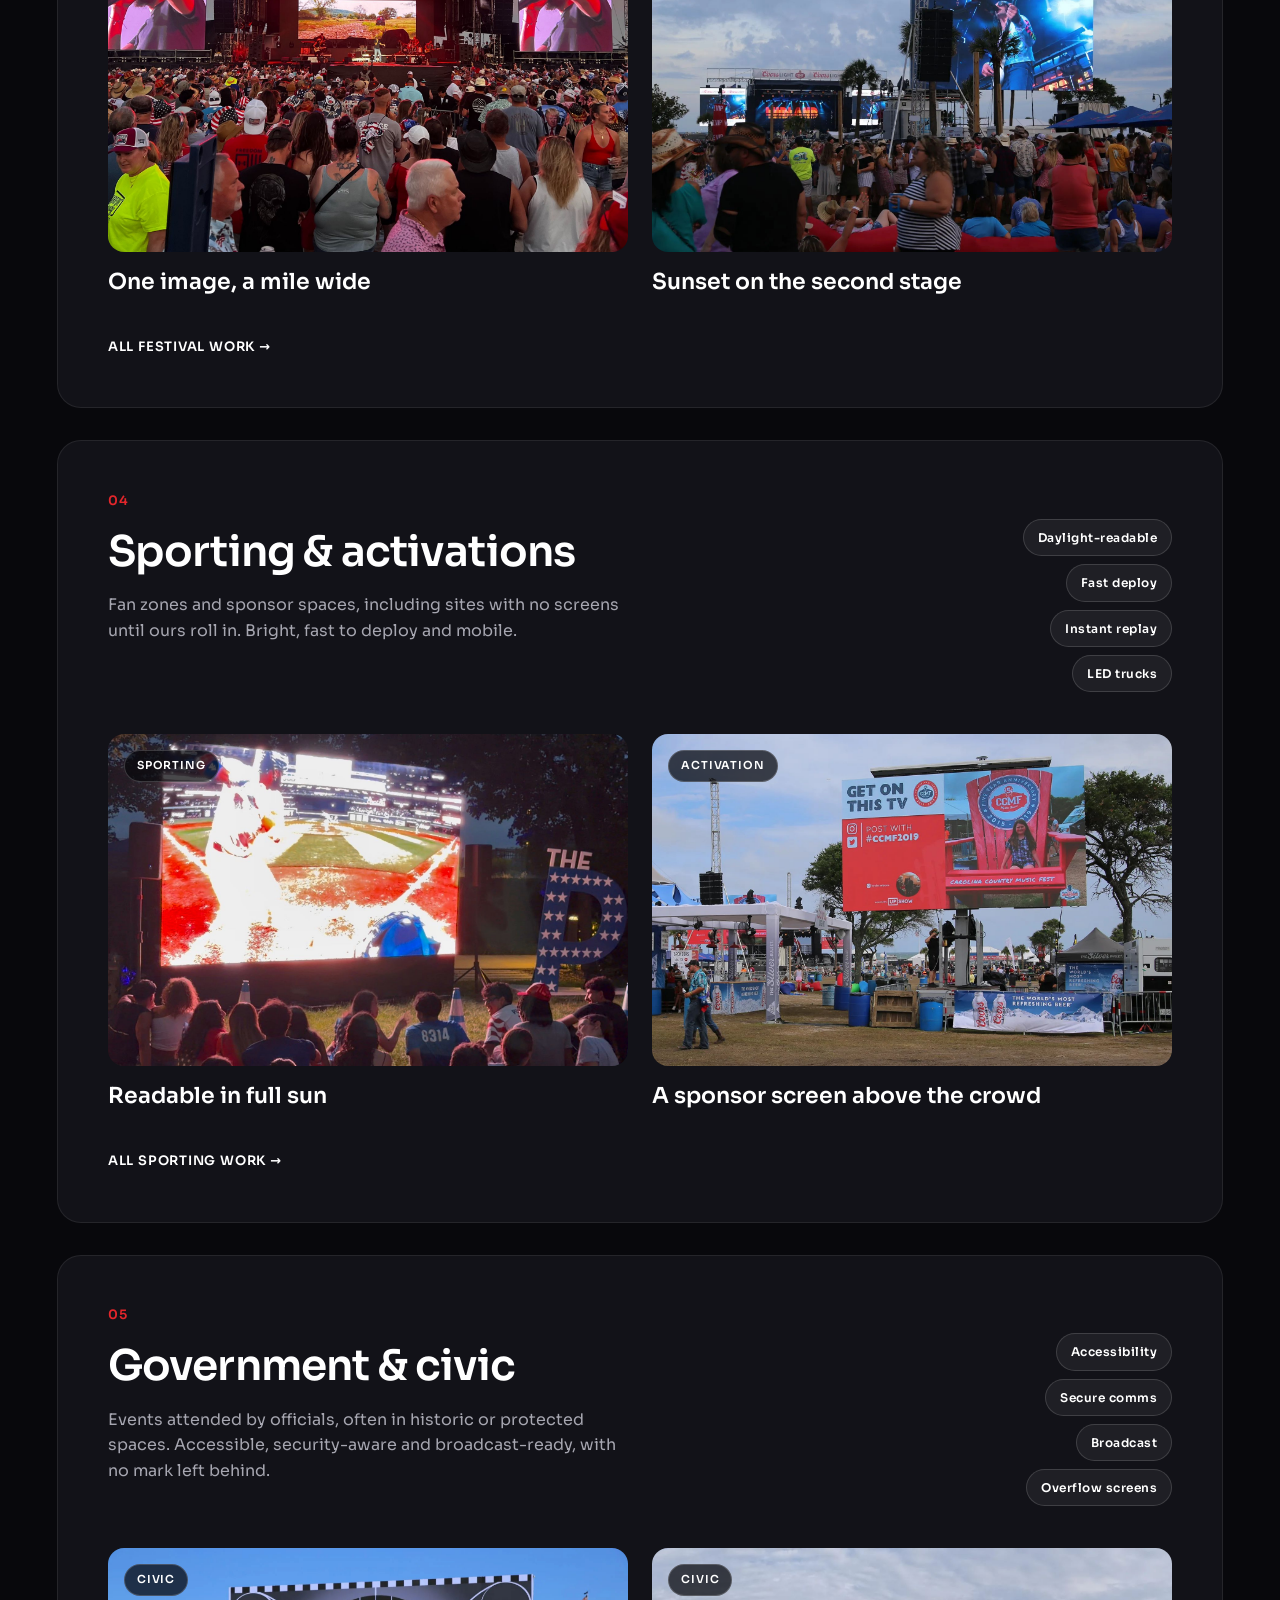
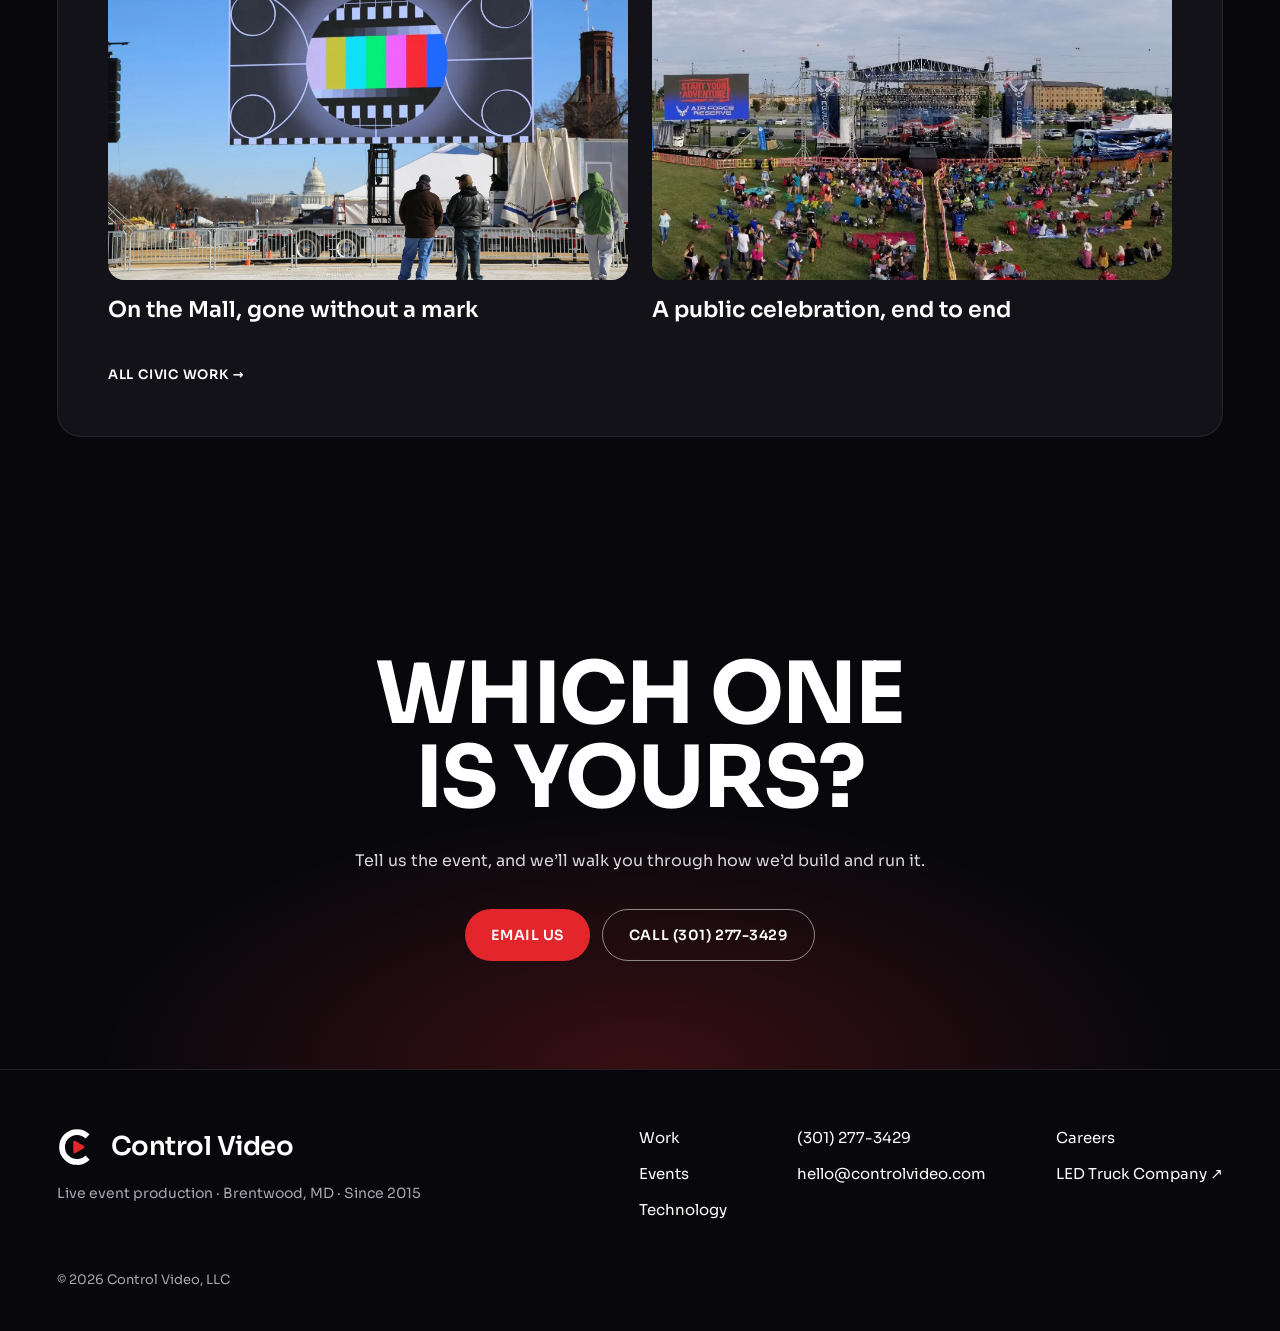
==== commit 4f4429b4: "Round the corners of the play triangle in both logos Co-Authored-By: Claude Opus 5.5 <noreply@anthro" ====
--- a/events.html
+++ b/events.html
@@ -36,7 +36,7 @@
 
 <header class="site-header">
   <div class="wrap">
-    <a class="brand" href="home.html" aria-label="Control Video home"><svg viewBox="0 0 32 32" aria-hidden="true"><path d="M24.5 7.5 A12 12 0 1 0 24.5 24.5" fill="none" stroke="currentColor" stroke-width="4.6"/><path d="M13 10.2 L23 16 L13 21.8 Z" fill="#E3262B"/></svg><span>Control Video</span></a>
+    <a class="brand" href="home.html" aria-label="Control Video home"><svg viewBox="0 0 32 32" aria-hidden="true"><path d="M24.5 7.5 A12 12 0 1 0 24.5 24.5" fill="none" stroke="currentColor" stroke-width="4.6"/><path d="M14.1 12.1 L20.8 16 L14.1 19.9 Z" fill="#E3262B" stroke="#E3262B" stroke-width="2.2" stroke-linejoin="round"/></svg><span>Control Video</span></a>
     <button class="menu-toggle" type="button" aria-expanded="false" aria-controls="site-nav" aria-label="Menu"><svg viewBox="0 0 20 20" aria-hidden="true"><path d="M2 5h16M2 10h16M2 15h16" stroke="currentColor" stroke-width="2" fill="none"/></svg></button>
     <nav class="nav" id="site-nav" aria-label="Main">
       <a href="work.html">Work</a>
@@ -190,7 +190,7 @@
   <div class="wrap">
     <div class="footer-top">
       <div class="footer-brand">
-        <a class="brand" href="home.html" aria-label="Control Video home"><svg viewBox="0 0 32 32" aria-hidden="true"><path d="M24.5 7.5 A12 12 0 1 0 24.5 24.5" fill="none" stroke="currentColor" stroke-width="4.6"/><path d="M13 10.2 L23 16 L13 21.8 Z" fill="#E3262B"/></svg><span>Control Video</span></a>
+        <a class="brand" href="home.html" aria-label="Control Video home"><svg viewBox="0 0 32 32" aria-hidden="true"><path d="M24.5 7.5 A12 12 0 1 0 24.5 24.5" fill="none" stroke="currentColor" stroke-width="4.6"/><path d="M14.1 12.1 L20.8 16 L14.1 19.9 Z" fill="#E3262B" stroke="#E3262B" stroke-width="2.2" stroke-linejoin="round"/></svg><span>Control Video</span></a>
         <p class="muted" style="font-size:14px">Live event production · Brentwood, MD · Since 2015</p>
       </div>
       <nav class="footer-links" aria-label="Footer">
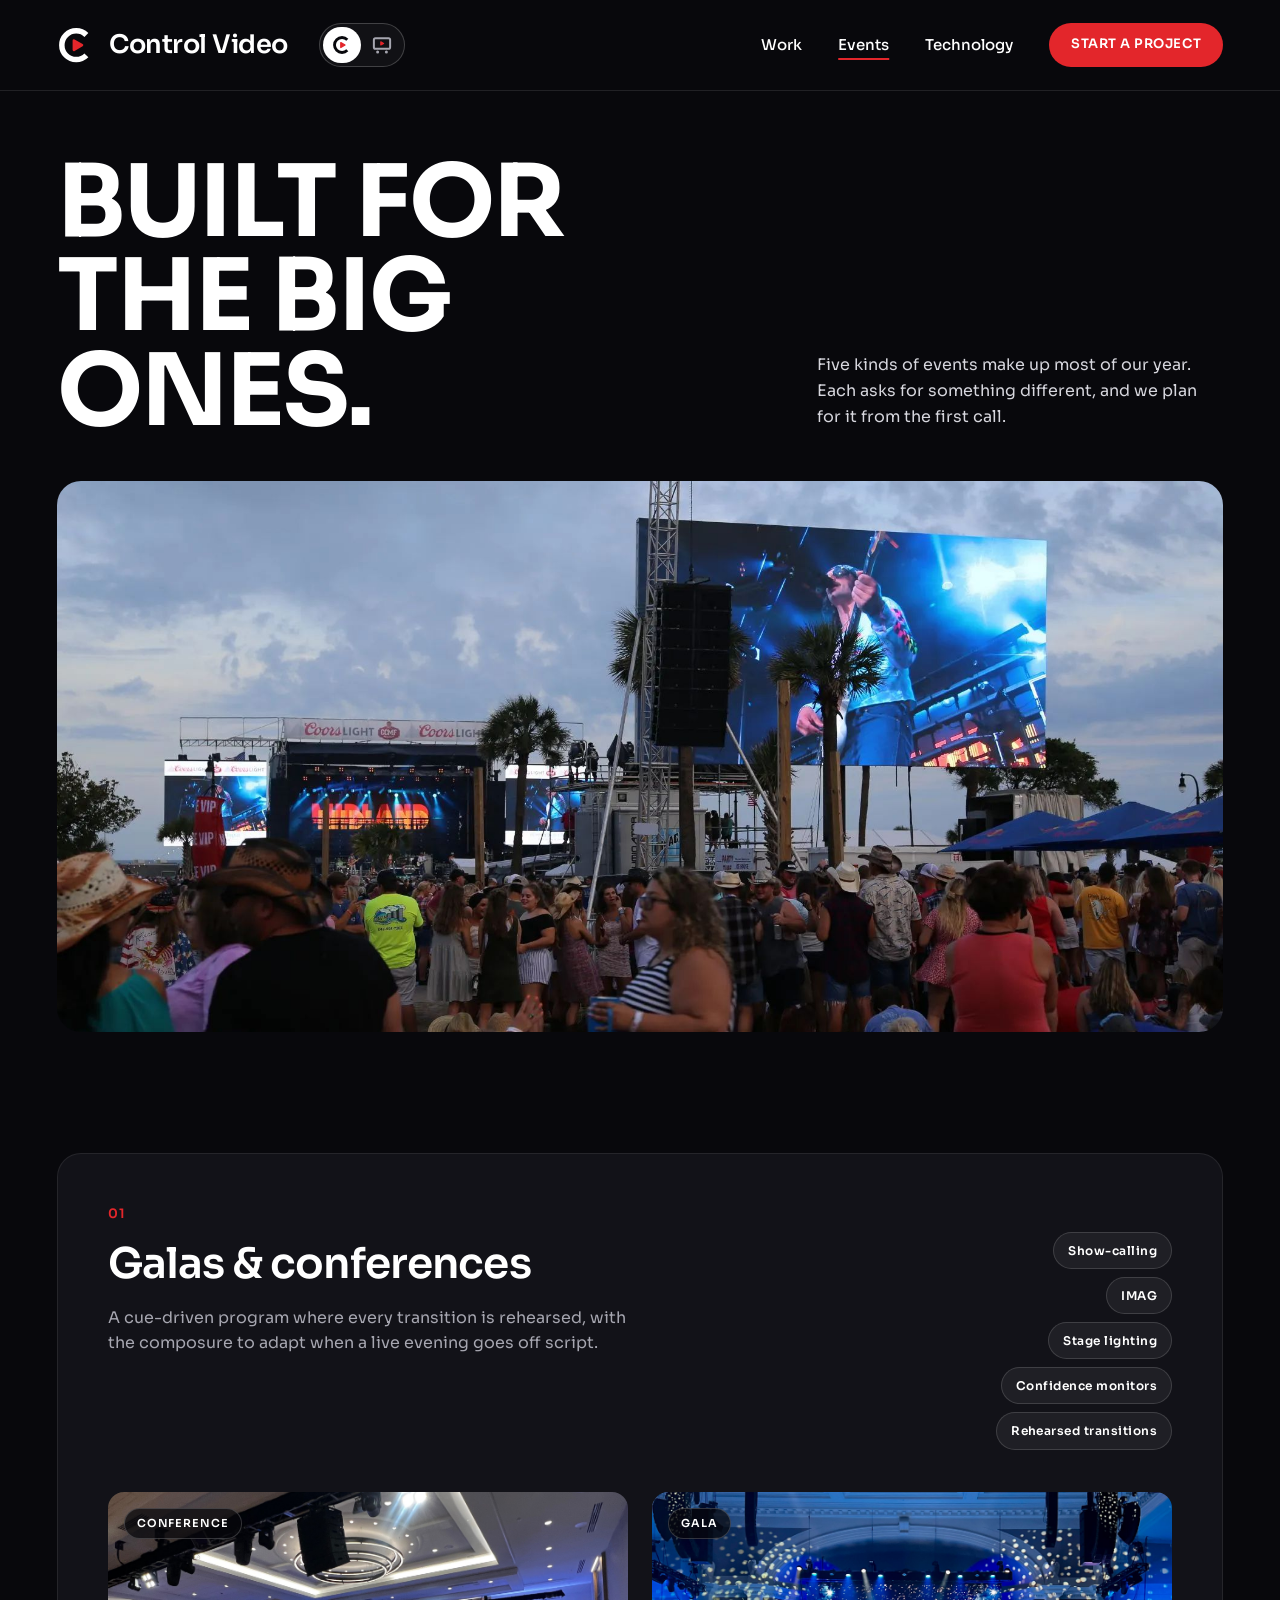
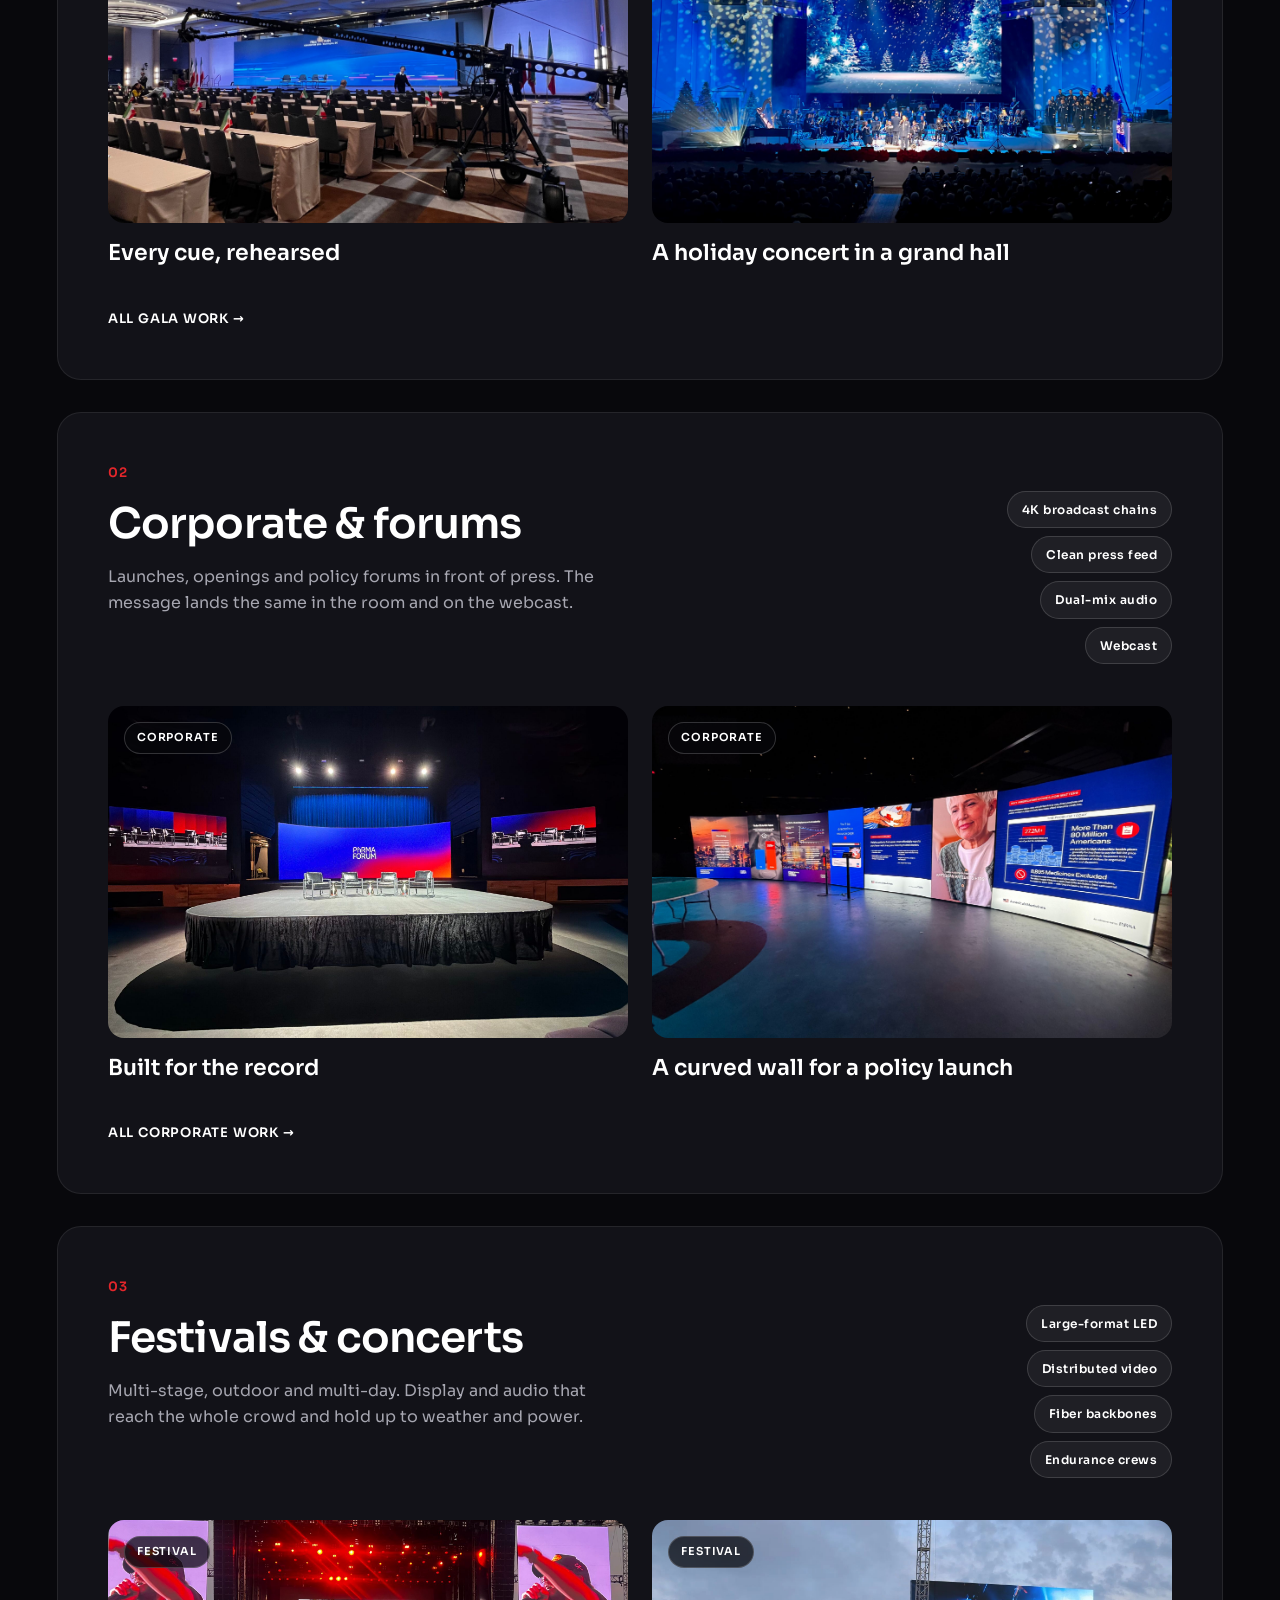
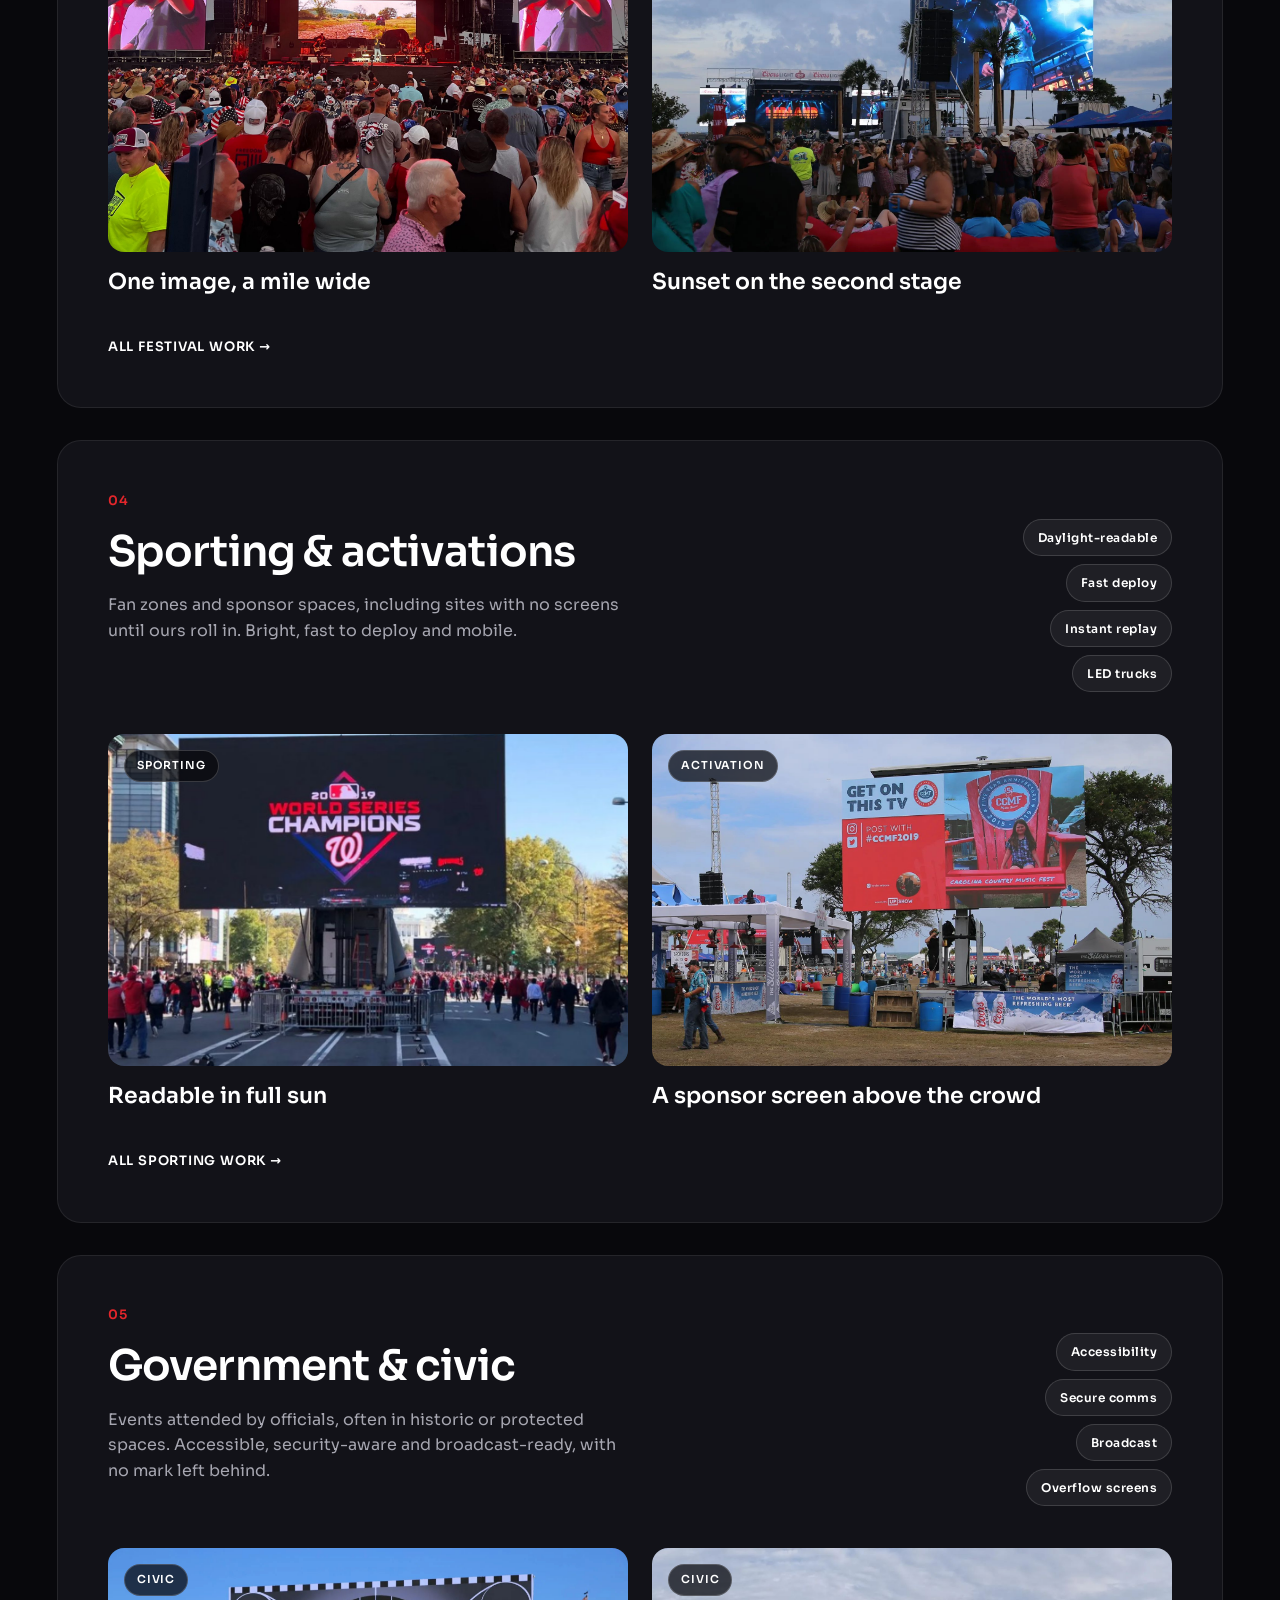
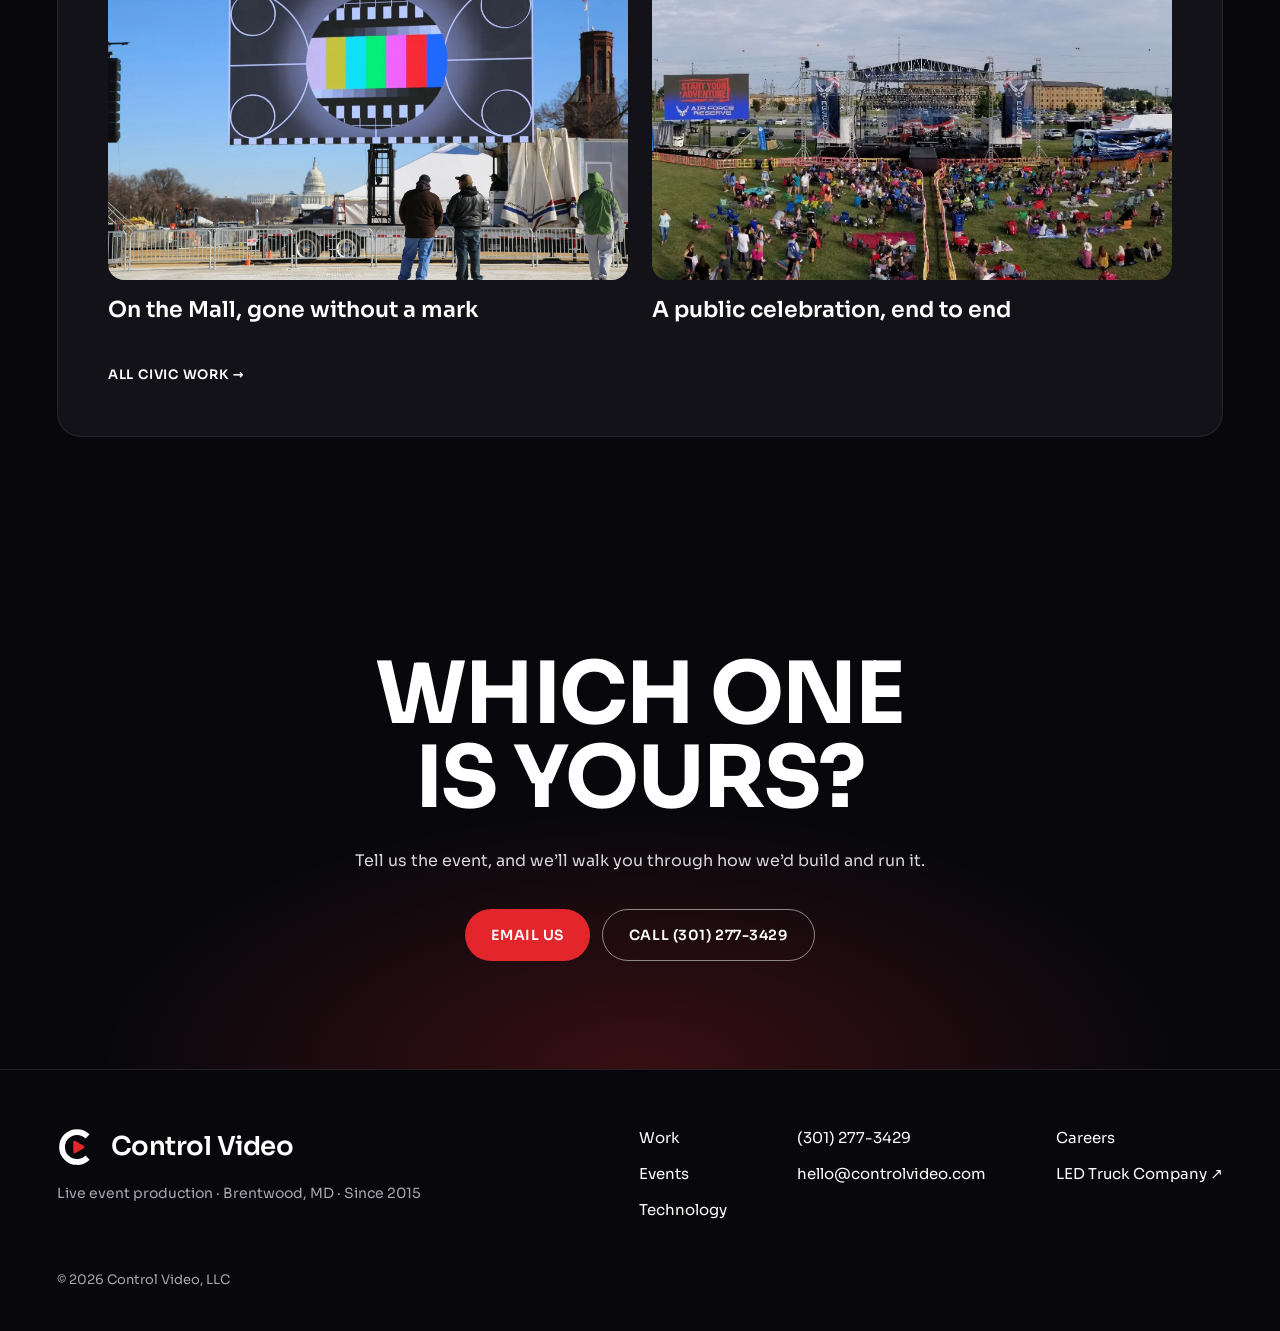
==== commit 09181455: "Replace night ballpark photo on the Sporting card with a daytime shot Stand-in until a photo from th" ====
--- a/events.html
+++ b/events.html
@@ -143,7 +143,7 @@
         </ul>
       </div>
       <div class="grid cols-2">
-        <a class="card" href="work.html?filter=sporting"><div class="media"><img src="assets/ballpark.jpg" alt="Fans watching a ballgame on an outdoor LED screen" loading="lazy"><span class="tag">Sporting</span></div><h3 class="h3">Readable in full sun</h3></a>
+        <a class="card" href="work.html?filter=sporting"><div class="media"><img src="assets/rig_saturn.jpg" alt="Daytime crowd on a city street in front of a large LED screen showing a World Series champions graphic" loading="lazy"><span class="tag">Sporting</span></div><h3 class="h3">Readable in full sun</h3></a>
         <a class="card" href="work.html?filter=sporting"><div class="media"><img src="assets/adscreen.jpg" alt="Elevated LED screen showing sponsor content at a fan zone" loading="lazy"><span class="tag">Activation</span></div><h3 class="h3">A sponsor screen above the crowd</h3></a>
       </div>
       <a class="link-arrow" href="work.html?filter=sporting">All sporting work →</a>
